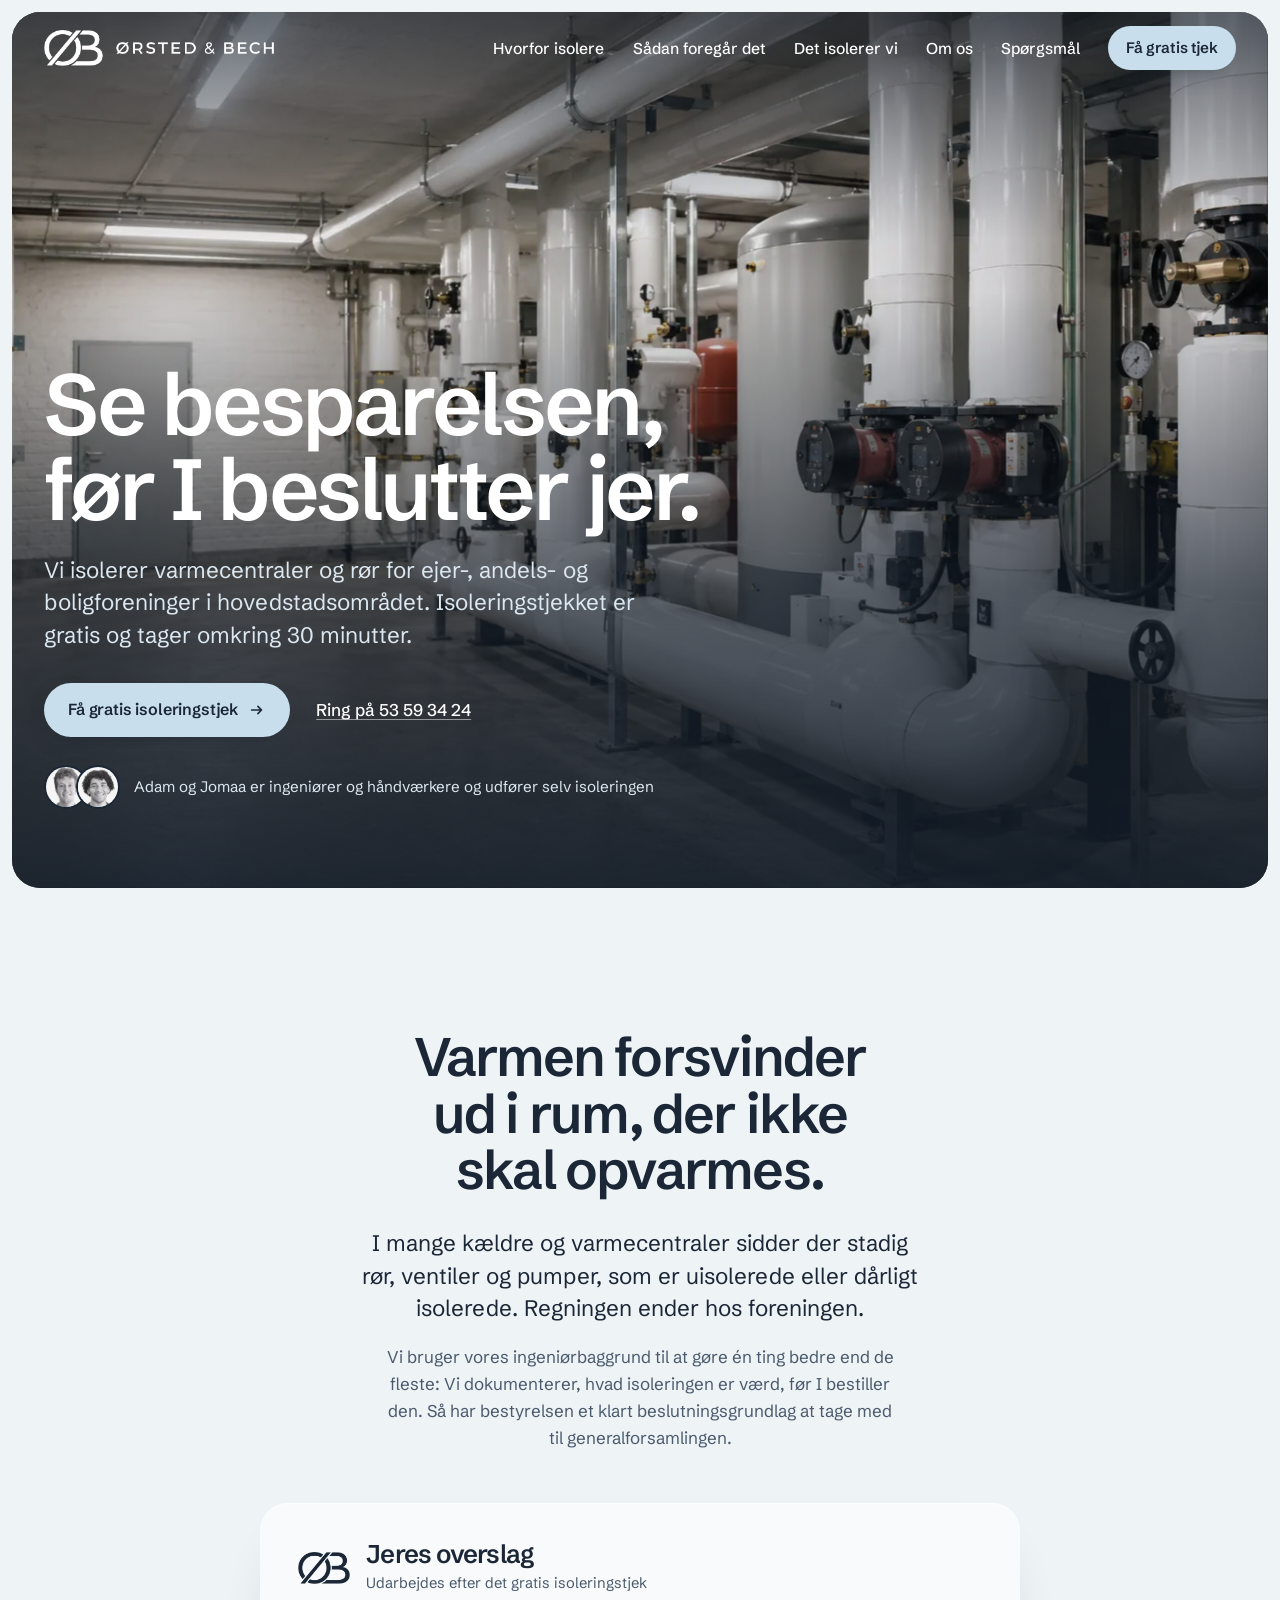
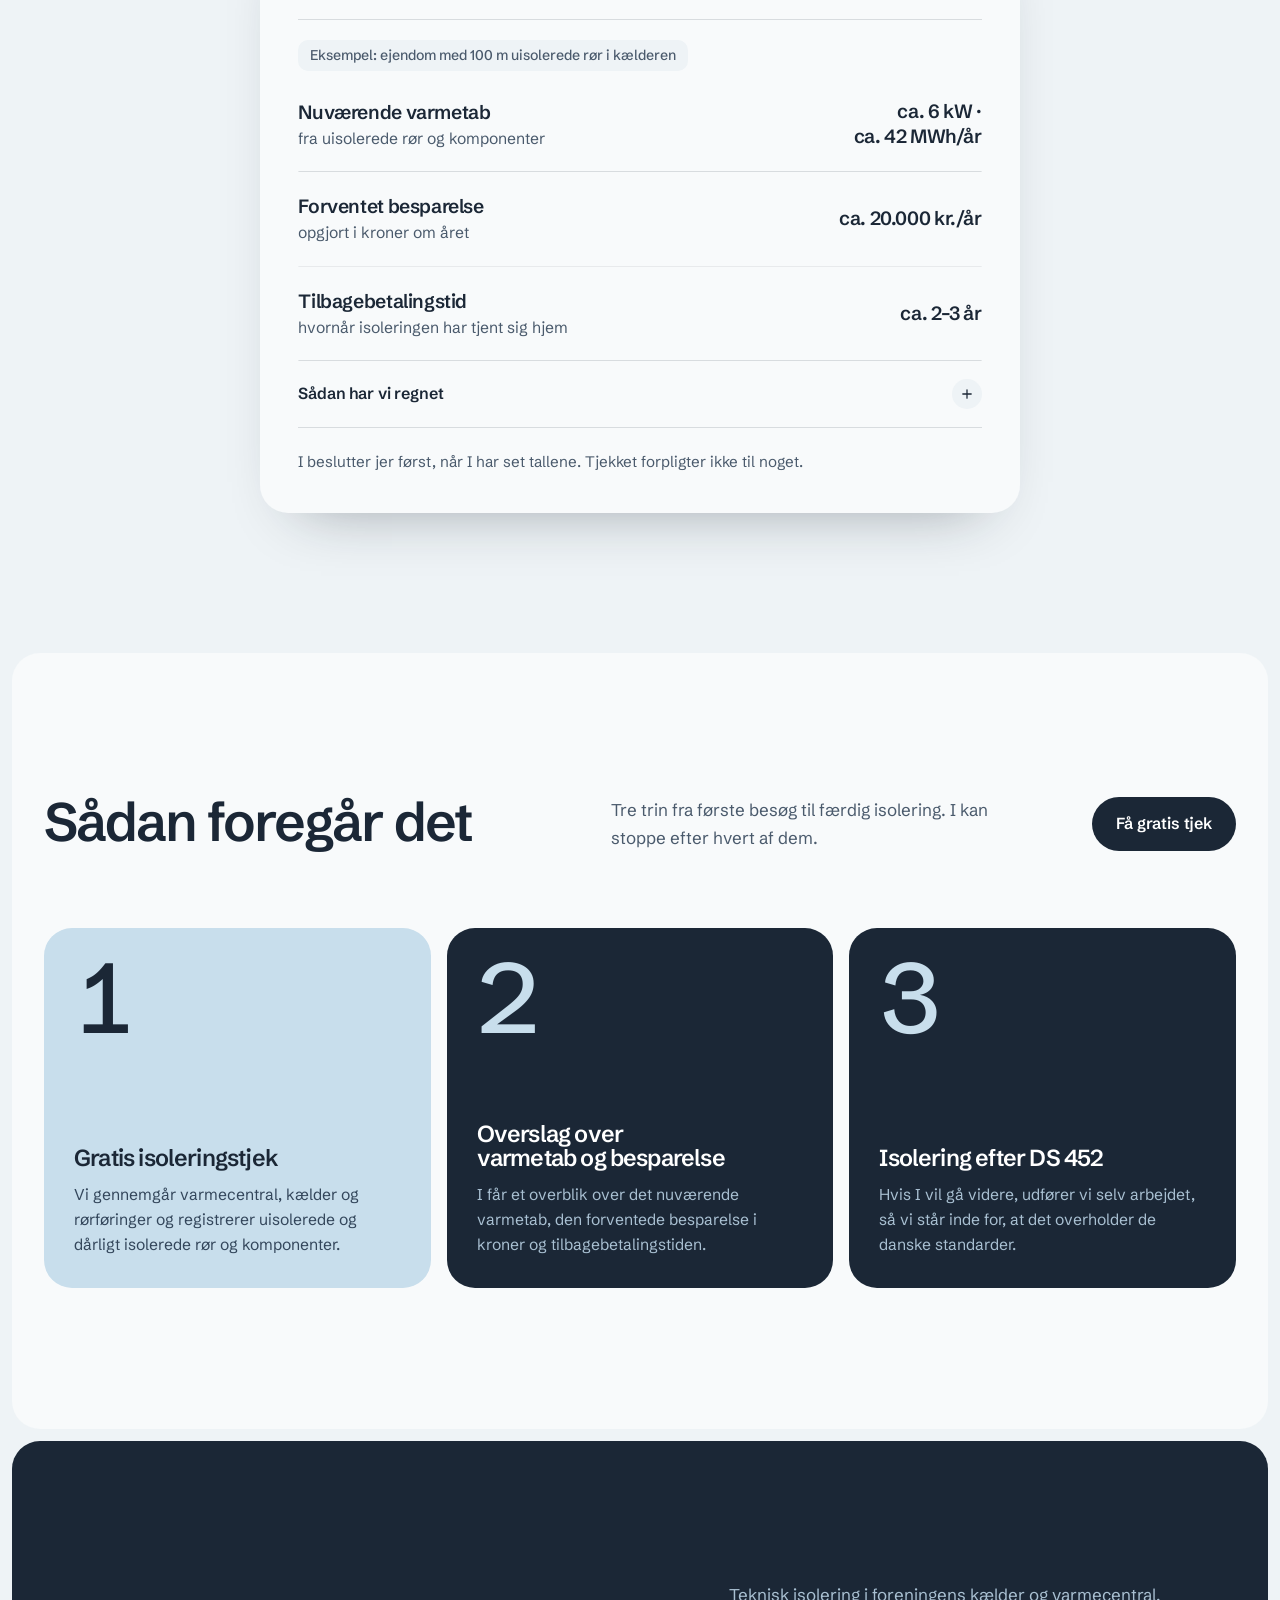
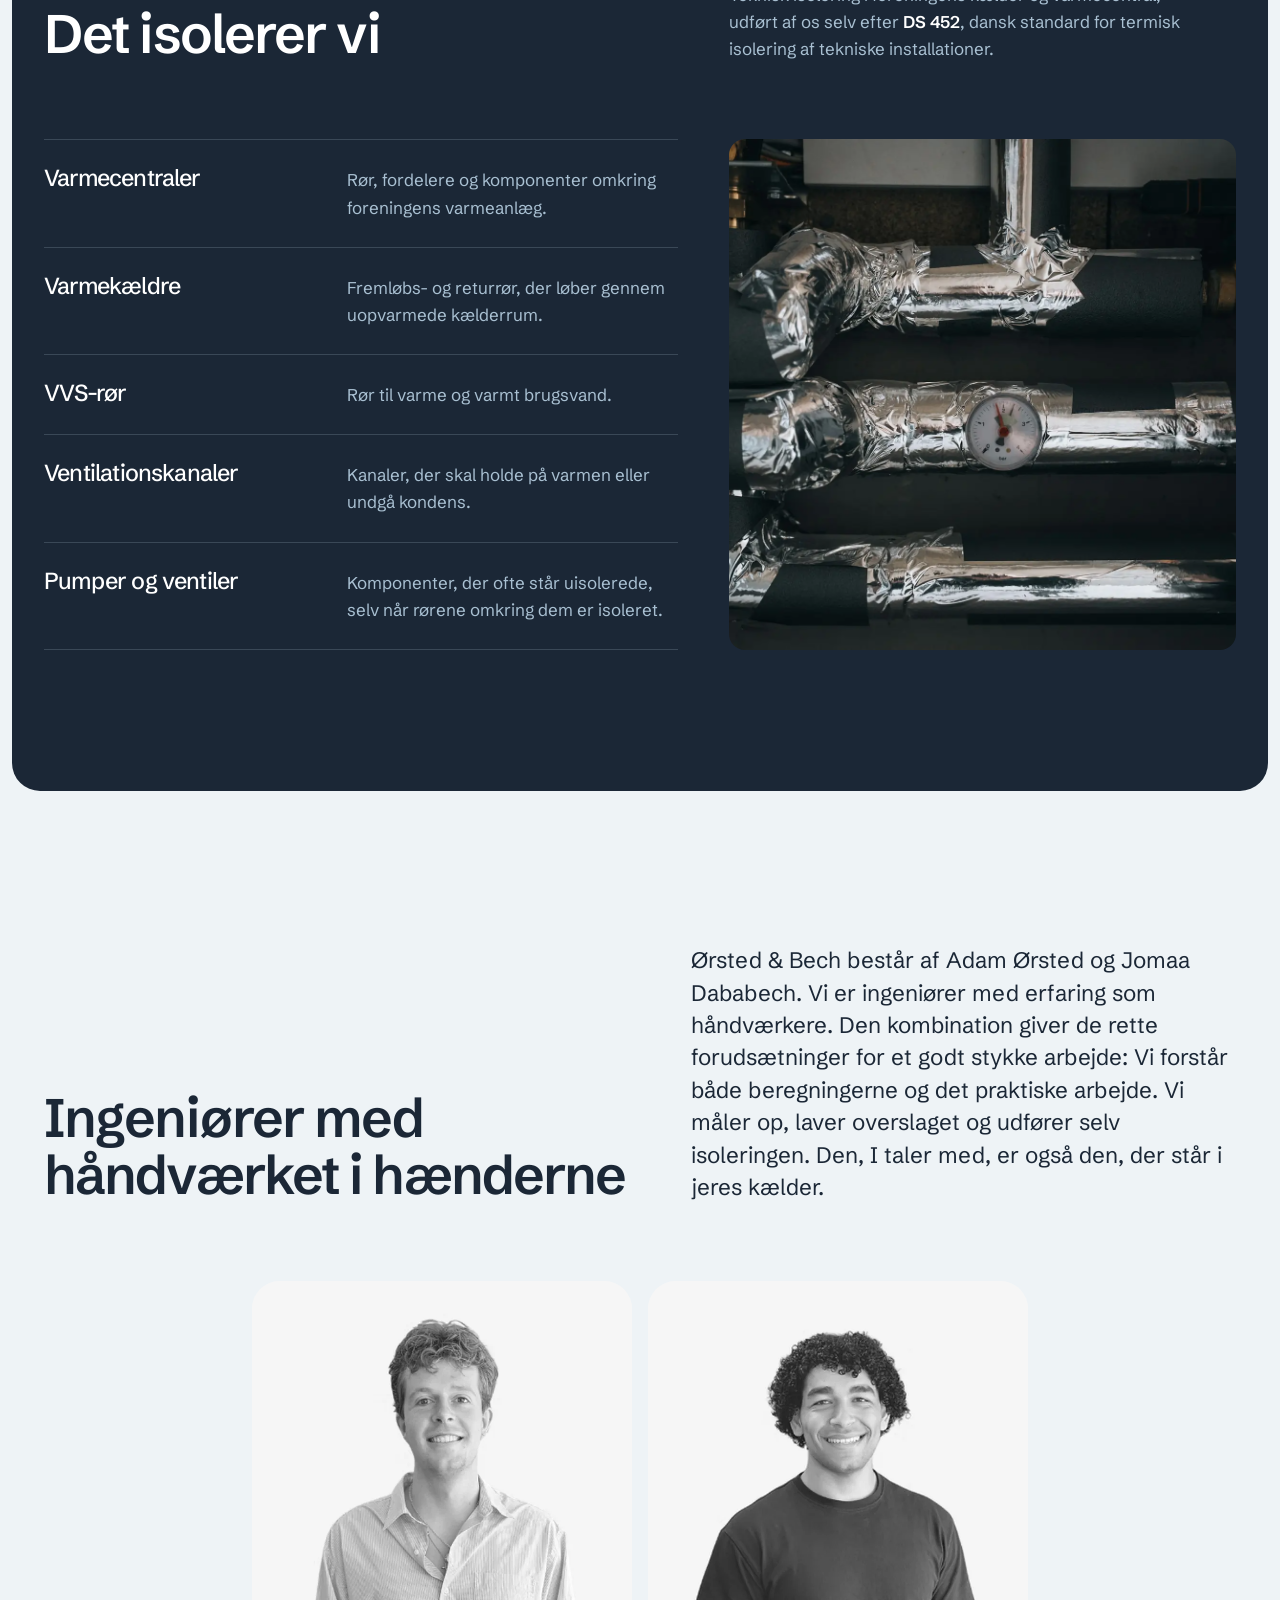
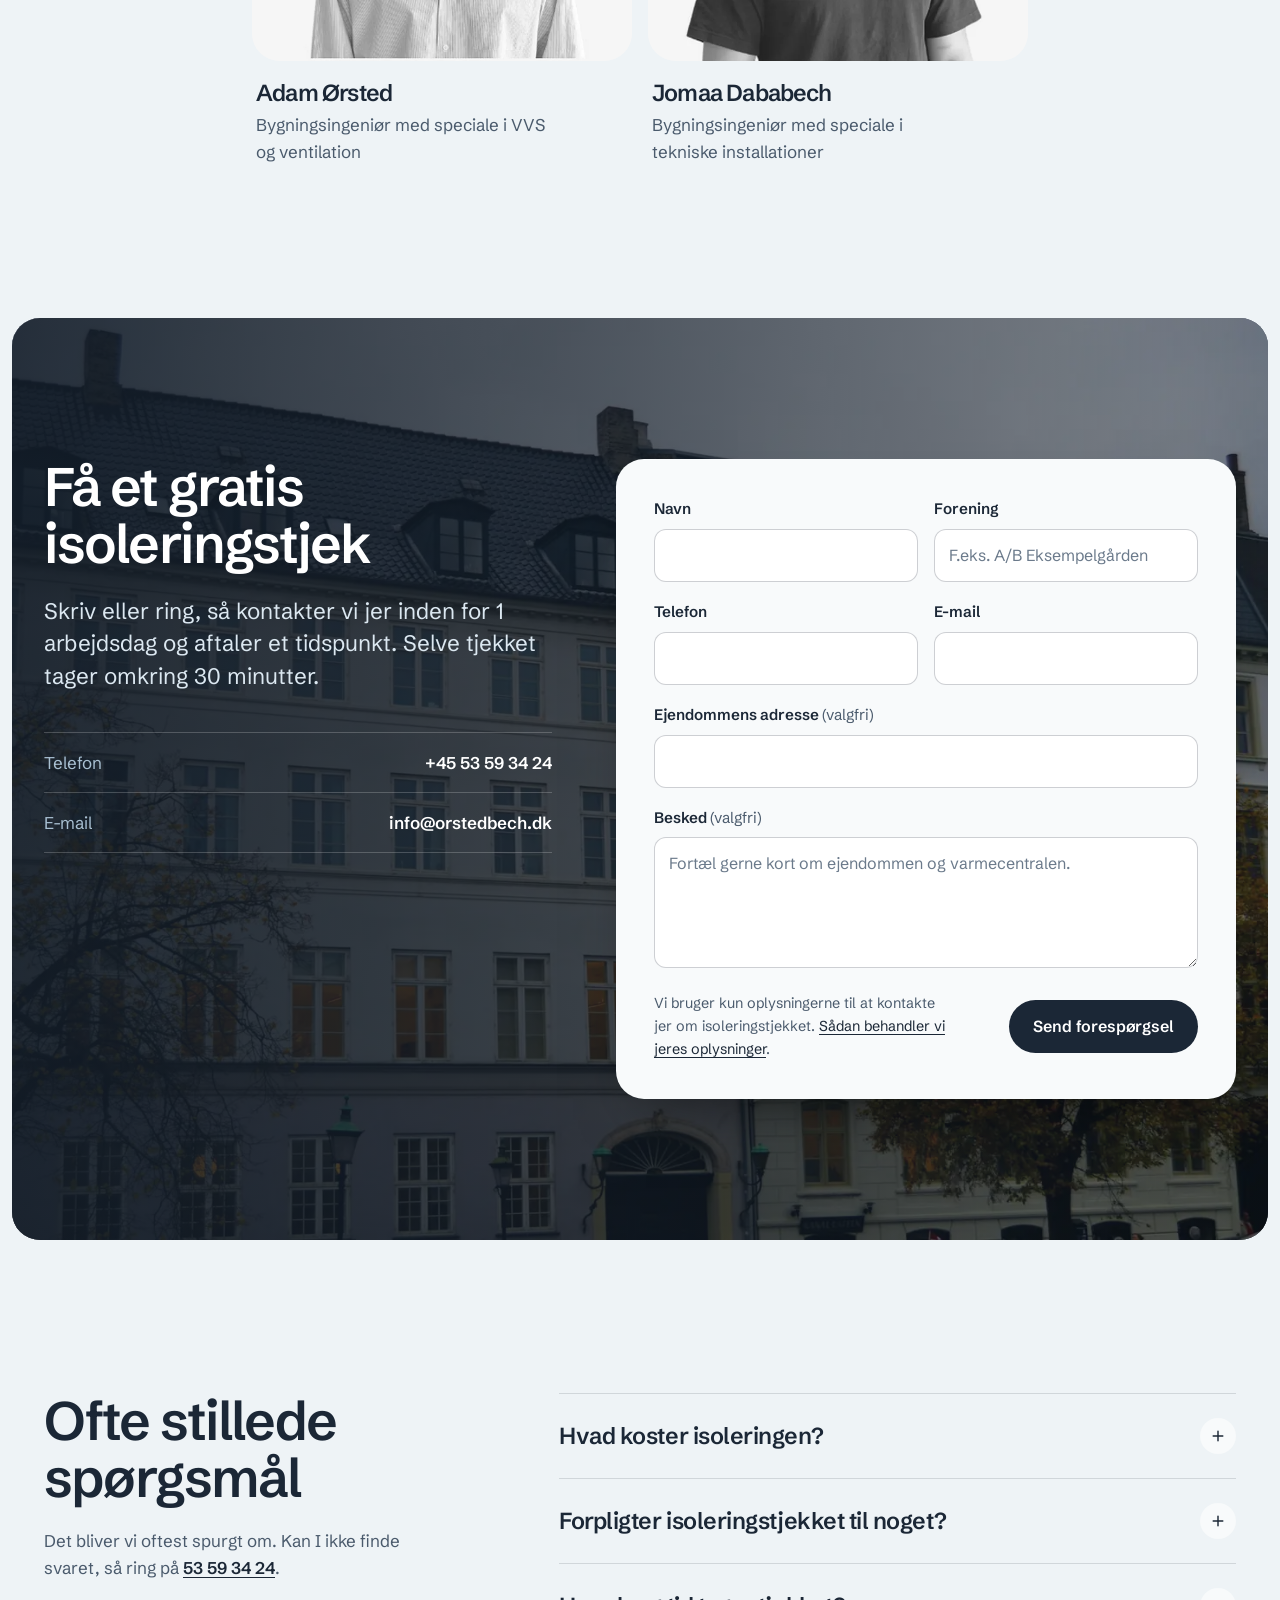
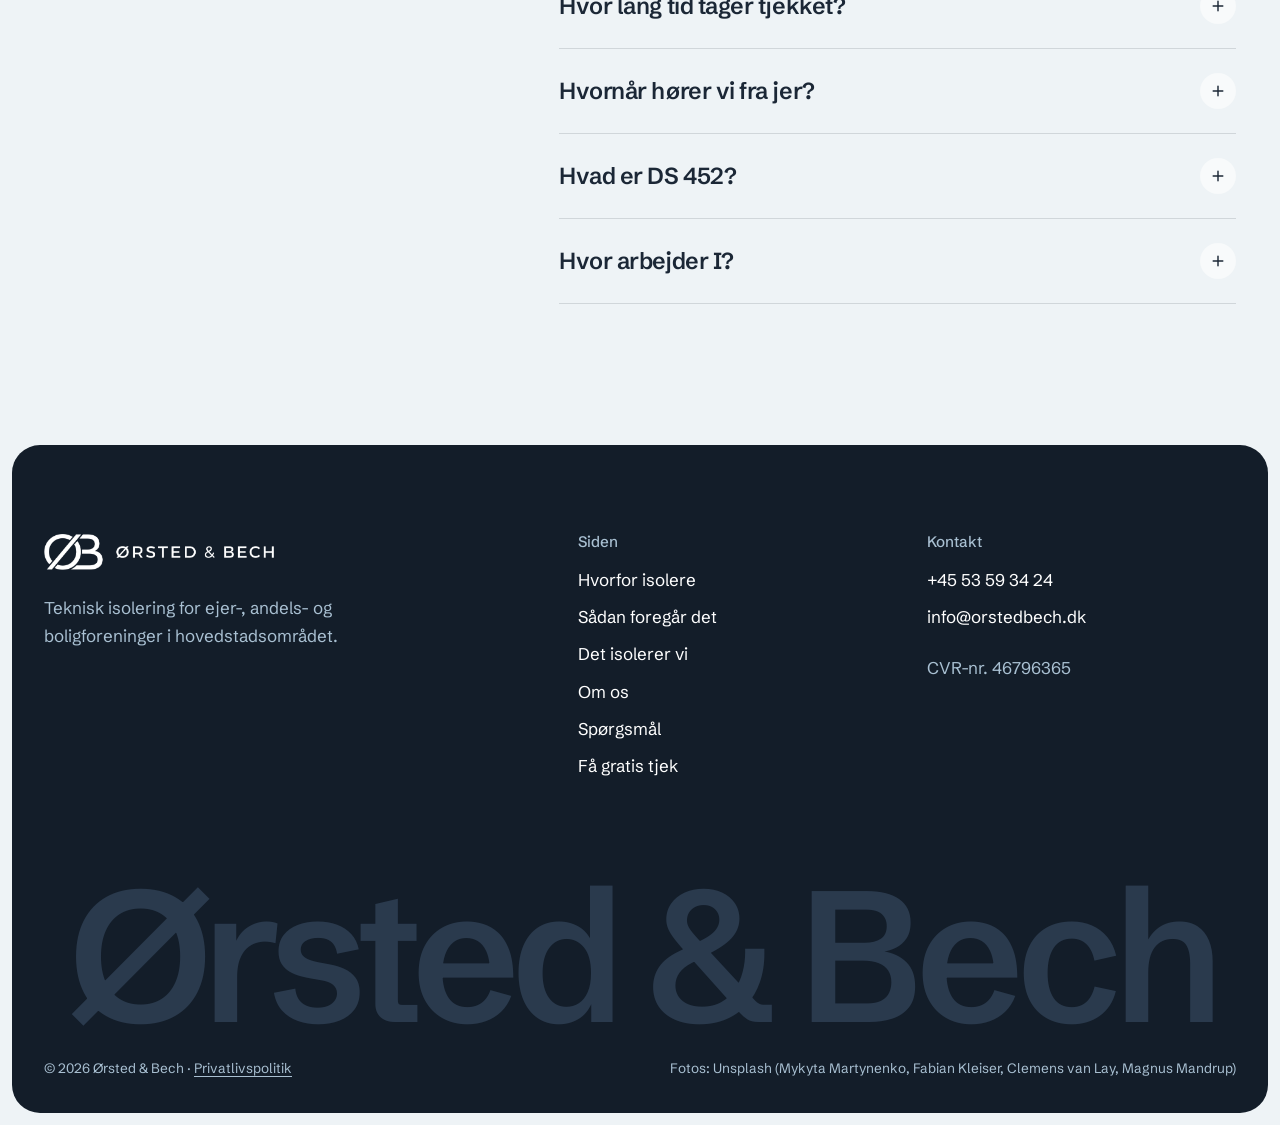
==== index.html @ 833324d9 "Forespørgsel før FAQ, "Ofte stillede spørgsmål" og ydelsestekst flugter med billedet Co-Authored-By:" ====
<!doctype html>
<html lang="da">
<head>
  <meta charset="utf-8">
  <meta name="viewport" content="width=device-width, initial-scale=1, viewport-fit=cover">
  <title>Ørsted & Bech · Teknisk isolering for foreninger i hovedstadsområdet</title>
  <meta name="description" content="Ørsted & Bech isolerer varmecentraler, rør, pumper, ventiler og ventilationskanaler for ejer-, andels- og boligforeninger i hovedstadsområdet. Gratis isoleringstjek med overslag over varmetab og besparelse.">
  <meta name="theme-color" content="#1B2736">
  <meta property="og:title" content="Ørsted & Bech · Se besparelsen, før I beslutter jer">
  <meta property="og:description" content="Gratis isoleringstjek med overslag over varmetab, besparelse og tilbagebetalingstid. Isolering efter DS 452.">
  <meta property="og:type" content="website">
  <meta property="og:url" content="https://orstedbech.dk/">
  <meta property="og:image" content="https://orstedbech.dk/assets/img/og-billede.jpg">
  <meta property="og:image:width" content="1200">
  <meta property="og:image:height" content="630">
  <meta property="og:locale" content="da_DK">
  <link rel="canonical" href="https://orstedbech.dk/">
  <link rel="icon" type="image/png" href="assets/img/favicon.png">
  <link rel="preload" href="assets/fonts/schibsted-grotesk-latin.woff2" as="font" type="font/woff2" crossorigin>
  <link rel="stylesheet" href="assets/css/styles.css?v=20260925f">
  <script type="application/ld+json">
  {
    "@context": "https://schema.org",
    "@type": "LocalBusiness",
    "name": "Ørsted & Bech",
    "description": "Teknisk isolering af varmecentraler, varmekældre, VVS-rør, ventilationskanaler, pumper og ventiler for ejer-, andels- og boligforeninger.",
    "telephone": "+45 53 59 34 24",
    "email": "info@orstedbech.dk",
    "url": "https://orstedbech.dk/",
    "areaServed": "Hovedstadsområdet",
    "slogan": "Se besparelsen, før I beslutter jer."
  }
  </script>
</head>
<body>
  <a class="skip" href="#indhold">Spring til indhold</a>

  <header class="site-header" data-header>
    <div class="site-header__inner">
      <a class="brand" href="#top" aria-label="Ørsted & Bech, til toppen">
        <img class="brand__light" src="assets/img/logo-lockup-hvid.png" alt="" width="757" height="120">
        <img class="brand__dark" src="assets/img/logo-lockup-navy.png" alt="" width="757" height="120">
      </a>
      <button class="menu-toggle" type="button" aria-expanded="false" aria-controls="hovedmenu" data-menu-toggle>
        <span class="menu-toggle__label">Menu</span>
        <svg viewBox="0 0 24 24" width="22" height="22" aria-hidden="true"><path d="M3 7h18M3 12h18M3 17h18" fill="none" stroke="currentColor" stroke-width="1.8" stroke-linecap="round"/></svg>
      </button>
      <nav class="nav" id="hovedmenu" aria-label="Hovedmenu" data-menu>
        <a href="#hvorfor">Hvorfor isolere</a>
        <a href="#saadan">Sådan foregår det</a>
        <a href="#ydelser">Det isolerer vi</a>
        <a href="#om-os">Om os</a>
        <a href="#spoergsmaal">Spørgsmål</a>
        <a class="btn btn--ice btn--sm" href="#book">Få gratis tjek</a>
      </nav>
    </div>
  </header>

  <main id="indhold">
    <!-- Hero -->
    <section class="hero" id="top">
      <div class="hero__frame">
        <img class="hero__img" src="assets/img/varmecentral.webp" alt="Varmecentral i en kælder med hvidt isolerede rør, pumper og ventiler" width="1672" height="941" fetchpriority="high">
        <div class="hero__scrim" aria-hidden="true"></div>
        <div class="hero__content">
          <h1 class="hero__title">Se besparelsen, før&nbsp;I&nbsp;beslutter&nbsp;jer.</h1>
          <p class="hero__lead">Vi isolerer varmecentraler og rør for ejer-, andels- og boligforeninger i hovedstadsområdet. Isoleringstjekket er gratis og tager omkring 30 minutter.</p>
          <div class="hero__actions">
            <a class="btn btn--ice" href="#book">Få gratis isoleringstjek
              <svg viewBox="0 0 20 20" width="18" height="18" aria-hidden="true"><path d="M4 10h11m-4-4 4 4-4 4" fill="none" stroke="currentColor" stroke-width="1.8" stroke-linecap="round" stroke-linejoin="round"/></svg>
            </a>
            <a class="link-light" href="tel:+4553593424">Ring på 53 59 34 24</a>
          </div>
          <a class="hero__people" href="#om-os">
            <span class="hero__faces" aria-hidden="true">
              <img src="assets/img/adam-lille.webp" alt="" width="96" height="96">
              <img src="assets/img/jomaa-lille.webp" alt="" width="96" height="96">
            </span>
            <span>Adam og Jomaa er ingeniører og håndværkere og udfører selv isoleringen</span>
          </a>
        </div>
      </div>
    </section>

    <!-- Hvorfor isolere + overslag -->
    <section class="section problem" id="hvorfor">
      <div class="container problem__grid">
        <div class="problem__text">
          <h2 class="h2">Varmen forsvinder ud i rum, der ikke skal opvarmes.</h2>
          <p class="lede">I mange kældre og varmecentraler sidder der stadig rør, ventiler og pumper, som er uisolerede eller dårligt isolerede. Regningen ender hos foreningen.</p>
          <p>Vi bruger vores ingeniørbaggrund til at gøre én ting bedre end de fleste: Vi dokumenterer, hvad isoleringen er værd, før I bestiller den. Så har bestyrelsen et klart beslutningsgrundlag at tage med til generalforsamlingen.</p>
        </div>

        <article class="estimate" aria-labelledby="overslag-titel" data-estimate>
          <header class="estimate__head">
            <img src="assets/img/monogram-navy.png" alt="" width="194" height="120">
            <div>
              <h3 id="overslag-titel">Jeres overslag</h3>
              <p>Udarbejdes efter det gratis isoleringstjek</p>
            </div>
          </header>
          <p class="estimate__example">Eksempel: ejendom med 100&nbsp;m uisolerede rør i kælderen</p>
          <dl class="estimate__rows">
            <div class="estimate__row">
              <dt>Nuværende varmetab<span>fra uisolerede rør og komponenter</span></dt>
              <dd><span>ca.&nbsp;6&nbsp;kW&nbsp;·</span> <span>ca.&nbsp;42&nbsp;MWh/år</span></dd>
            </div>
            <div class="estimate__row">
              <dt>Forventet besparelse<span>opgjort i kroner om året</span></dt>
              <dd><span>ca.&nbsp;20.000&nbsp;kr./år</span></dd>
            </div>
            <div class="estimate__row">
              <dt>Tilbagebetalingstid<span>hvornår isoleringen har tjent sig hjem</span></dt>
              <dd><span>ca.&nbsp;2–3&nbsp;år</span></dd>
            </div>
          </dl>
          <details class="calc">
            <summary>Sådan har vi regnet</summary>
            <div class="calc__body">
              <ol class="calc__steps">
                <li>
                  <h4>Pris på varme</h4>
                  <p>HOFOR's energipris 2026: 785,76&nbsp;kr./MWh inkl. moms (628,61&nbsp;kr. ekskl. moms). Vi regner med prisen inkl. moms: ≈ 0,79&nbsp;kr./kWh.</p>
                  <p>Kun energiprisen påvirkes af isolering. Effektbetalingen er fast og ændres ikke.</p>
                </li>
                <li>
                  <h4>Varmetab fra uisoleret rør</h4>
                  <p>Typisk stålrør Ø48&nbsp;mm, vandtemperatur 55–60&nbsp;°C, kældertemperatur 15–20&nbsp;°C: ca. 60&nbsp;W pr. meter.</p>
                </li>
                <li>
                  <h4>Varmetab efter isolering</h4>
                  <p>Med 40&nbsp;mm rørskål (mineraluld): ca. 8–10&nbsp;W pr. meter. Et uisoleret rør taber altså ca. 6–7 gange så meget som et isoleret.</p>
                </li>
                <li>
                  <h4>Besparelse pr. meter</h4>
                  <p>60&nbsp;W − ca. 10&nbsp;W = ca. 50&nbsp;W sparet pr. meter.</p>
                  <p>Ca. 50&nbsp;W × ca. 7.000 driftstimer/år ≈ 350&nbsp;kWh/m (brutto).</p>
                  <p>Konservativt regnet med 250&nbsp;kWh/m/år, fordi en del af varmetabet i praksis kommer bygningen til gode.</p>
                  <p>250&nbsp;kWh × 0,79&nbsp;kr. ≈ 200&nbsp;kr. pr. meter pr. år.</p>
                </li>
                <li>
                  <h4>Eksempel med 100&nbsp;m</h4>
                  <p>100&nbsp;m × 60&nbsp;W ≈ 6&nbsp;kW løbende tab. Over ca. 7.000 driftstimer giver det ca. 42&nbsp;MWh om året.</p>
                  <p>100&nbsp;m × 250&nbsp;kWh × 0,79&nbsp;kr. ≈ 20.000&nbsp;kr. om året.</p>
                  <p>En tilbagebetalingstid på 2–3 år svarer til en samlet pris for isoleringen på ca. 40.000–60.000&nbsp;kr.</p>
                </li>
              </ol>
              <h4>Antagelser og forudsætninger</h4>
              <ul>
                <li>Tallene er et eksempel. Jeres overslag bygger på det, vi måler og registrerer ved isoleringstjekket.</li>
                <li>Rørene er i drift ca. 7.000 timer om året (rumvarme og varmt brugsvand).</li>
                <li>Priserne er HOFOR's energipris for 2026 inkl. moms. Andre forsyninger og senere prisændringer giver andre tal.</li>
                <li>Eksemplet omfatter kun rør. Uisolerede pumper, ventiler og fordelere regnes med i jeres overslag, hvis de findes.</li>
                <li>Isoleringen udføres efter DS&nbsp;452.</li>
              </ul>
              <h4>Referencer</h4>
              <ul>
                <li>HOFOR: Priser på fjernvarme 2026</li>
                <li>DS&nbsp;452: Termisk isolering af tekniske installationer</li>
                <li>Producenternes tabelværdier for varmetab fra rør og rørskåle af mineraluld</li>
              </ul>
            </div>
          </details>
          <p class="estimate__foot">I beslutter jer først, når I har set tallene. Tjekket forpligter ikke til noget.</p>
        </article>
      </div>
    </section>

    <!-- Sådan foregår det -->
    <section class="section steps" id="saadan">
      <div class="container">
        <div class="section-head">
          <h2 class="h2">Sådan foregår det</h2>
          <p>Tre trin fra første besøg til færdig isolering. I kan stoppe efter hvert af dem.</p>
          <a class="btn btn--navy" href="#book">Få gratis tjek</a>
        </div>

        <ol class="steps__list">
          <li class="step step--ice">
            <span class="step__num" aria-hidden="true">1</span>
            <h3>Gratis isoleringstjek</h3>
            <p>Vi gennemgår varmecentral, kælder og rørføringer og registrerer uisolerede og dårligt isolerede rør og komponenter.</p>
          </li>
          <li class="step">
            <span class="step__num" aria-hidden="true">2</span>
            <h3>Overslag over varmetab og besparelse</h3>
            <p>I får et overblik over det nuværende varmetab, den forventede besparelse i kroner og tilbagebetalingstiden.</p>
          </li>
          <li class="step">
            <span class="step__num" aria-hidden="true">3</span>
            <h3>Isolering efter DS&nbsp;452</h3>
            <p>Hvis I vil gå videre, udfører vi selv arbejdet, så vi står inde for, at det overholder de danske standarder.</p>
          </li>
        </ol>
      </div>
    </section>

    <!-- Ydelser -->
    <section class="section services" id="ydelser">
      <div class="container">
        <div class="services__top">
          <h2 class="h2">Det isolerer vi</h2>
          <p>Teknisk isolering i foreningens kælder og varmecentral, udført af os selv efter <strong>DS&nbsp;452</strong>, dansk standard for termisk isolering af tekniske installationer.</p>
        </div>

        <div class="services__grid">
          <ul class="services__list">
            <li><h3>Varmecentraler</h3><p>Rør, fordelere og komponenter omkring foreningens varmeanlæg.</p></li>
            <li><h3>Varmekældre</h3><p>Fremløbs- og returrør, der løber gennem uopvarmede kælderrum.</p></li>
            <li><h3>VVS-rør</h3><p>Rør til varme og varmt brugsvand.</p></li>
            <li><h3>Ventilationskanaler</h3><p>Kanaler, der skal holde på varmen eller undgå kondens.</p></li>
            <li><h3>Pumper og ventiler</h3><p>Komponenter, der ofte står uisolerede, selv når rørene omkring dem er isoleret.</p></li>
          </ul>
          <figure class="services__photo">
            <img src="assets/img/roer-isolering.webp" alt="Isolerede rør med manometer i et teknikrum" width="1600" height="1067" loading="lazy">
          </figure>
        </div>
      </div>
    </section>

    <!-- Om os -->
    <section class="section about" id="om-os">
      <div class="container">
        <div class="section-head section-head--split">
          <h2 class="h2">Ingeniører med håndværket i hænderne</h2>
          <p>Ørsted &amp; Bech består af Adam Ørsted og Jomaa Dababech. Vi er ingeniører med erfaring som håndværkere. Den kombination giver de rette forudsætninger for et godt stykke arbejde: Vi forstår både beregningerne og det praktiske arbejde. Vi måler op, laver overslaget og udfører selv isoleringen. Den, I taler med, er også den, der står i jeres kælder.</p>
        </div>

        <div class="people">
          <figure class="person">
            <div class="person__img"><img src="assets/img/adam.webp" alt="Portræt af Adam Ørsted" width="700" height="700" loading="lazy"></div>
            <figcaption>
              <h3>Adam Ørsted</h3>
              <p>Bygningsingeniør med speciale i VVS og ventilation</p>
            </figcaption>
          </figure>
          <figure class="person">
            <div class="person__img"><img src="assets/img/jomaa.webp" alt="Portræt af Jomaa Dababech" width="700" height="700" loading="lazy"></div>
            <figcaption>
              <h3>Jomaa Dababech</h3>
              <p>Bygningsingeniør med speciale i tekniske installationer</p>
            </figcaption>
          </figure>
        </div>
      </div>
    </section>

    <!-- Book -->
    <section class="book" id="book">
      <div class="book__frame">
        <img class="book__img" src="assets/img/boligforening.webp" alt="Klassisk københavnsk etageejendom" width="1600" height="1064" loading="lazy">
        <div class="book__scrim" aria-hidden="true"></div>
        <div class="book__inner">
          <div class="book__intro">
            <h2 class="h2">Få et gratis isoleringstjek</h2>
            <p>Skriv eller ring, så kontakter vi jer inden for 1 arbejdsdag og aftaler et tidspunkt. Selve tjekket tager omkring 30 minutter.</p>
            <ul class="book__direct">
              <li><span>Telefon</span><a href="tel:+4553593424">+45 53 59 34 24</a></li>
              <li><span>E-mail</span><a href="mailto:info@orstedbech.dk">info@orstedbech.dk</a></li>
            </ul>
          </div>

          <form class="form" action="https://formspree.io/f/xrpbkryl" method="POST" novalidate data-form>
            <div class="form__grid">
              <div class="field">
                <label for="f-navn">Navn</label>
                <input id="f-navn" name="navn" type="text" autocomplete="name" required>
                <p class="field__error" id="f-navn-fejl" hidden>Skriv dit navn.</p>
              </div>
              <div class="field">
                <label for="f-forening">Forening</label>
                <input id="f-forening" name="forening" type="text" autocomplete="organization" required placeholder="F.eks. A/B Eksempelgården">
                <p class="field__error" id="f-forening-fejl" hidden>Skriv foreningens navn.</p>
              </div>
              <div class="field">
                <label for="f-telefon">Telefon</label>
                <input id="f-telefon" name="telefon" type="tel" autocomplete="tel" inputmode="tel" required>
                <p class="field__error" id="f-telefon-fejl" hidden>Skriv et telefonnummer, vi kan ringe til.</p>
              </div>
              <div class="field">
                <label for="f-email">E-mail</label>
                <input id="f-email" name="email" type="email" autocomplete="email" required>
                <p class="field__error" id="f-email-fejl" hidden>Skriv en gyldig e-mailadresse.</p>
              </div>
              <div class="field field--wide">
                <label for="f-adresse">Ejendommens adresse <span class="optional">(valgfri)</span></label>
                <input id="f-adresse" name="adresse" type="text" autocomplete="street-address">
              </div>
              <div class="field field--wide">
                <label for="f-besked">Besked <span class="optional">(valgfri)</span></label>
                <textarea id="f-besked" name="besked" rows="4" placeholder="Fortæl gerne kort om ejendommen og varmecentralen."></textarea>
              </div>
            </div>
            <input type="text" name="_gotcha" class="hp" tabindex="-1" autocomplete="off" aria-hidden="true">
            <input type="hidden" name="_subject" value="Ny forespørgsel om gratis isoleringstjek">
            <div class="form__foot">
              <p class="form__note">Vi bruger kun oplysningerne til at kontakte jer om isoleringstjekket. <a href="privatliv.html">Sådan behandler vi jeres oplysninger</a>.</p>
              <button class="btn btn--ice" type="submit" data-submit>Send forespørgsel</button>
            </div>
            <p class="form__status" role="status" aria-live="polite" data-status></p>
          </form>
        </div>
      </div>
    </section>
    <!-- Spørgsmål -->
    <section class="section faq" id="spoergsmaal">
      <div class="container faq__grid">
        <div class="faq__intro">
          <h2 class="h2">Ofte stillede spørgsmål</h2>
          <p>Det bliver vi oftest spurgt om. Kan I ikke finde svaret, så ring på <a href="tel:+4553593424">53&nbsp;59&nbsp;34&nbsp;24</a>.</p>
        </div>
        <div class="faq__list">
          <details class="faq__item">
            <summary>Hvad koster isoleringen?</summary>
            <p>Det afhænger af omfanget. Efter det gratis isoleringstjek får I et prisestimat sammen med overslaget over varmetab og besparelse, så I kan se både prisen og besparelsen, før I beslutter jer.</p>
          </details>
          <details class="faq__item">
            <summary>Forpligter isoleringstjekket til noget?</summary>
            <p>Nej. Tjekket er gratis, og I bestemmer selv, om I vil gå videre, når I har set overslaget.</p>
          </details>
          <details class="faq__item">
            <summary>Hvor lang tid tager tjekket?</summary>
            <p>Omkring 30 minutter. Vi gennemgår varmecentral, kælder og rørføringer, så vi skal have adgang til de rum.</p>
          </details>
          <details class="faq__item">
            <summary>Hvornår hører vi fra jer?</summary>
            <p>Vi kontakter jer inden for 1 arbejdsdag efter, at I har sendt en forespørgsel, og aftaler et tidspunkt, der passer jer.</p>
          </details>
          <details class="faq__item">
            <summary>Hvad er DS&nbsp;452?</summary>
            <p>DS 452 er den danske standard for termisk isolering af tekniske installationer. Vi udfører selv arbejdet efter den, så vi står inde for, at isoleringen lever op til den.</p>
          </details>
          <details class="faq__item">
            <summary>Hvor arbejder I?</summary>
            <p>I hovedstadsområdet. Vi arbejder for ejerforeninger, andelsboligforeninger og boligforeninger.</p>
          </details>
        </div>
      </div>
    </section>

  </main>

  <footer class="footer">
    <div class="container">
      <div class="footer__grid">
        <div class="footer__col">
          <img class="footer__logo" src="assets/img/logo-lockup-hvid.png" alt="Ørsted & Bech" width="757" height="120" loading="lazy">
          <p>Teknisk isolering for ejer-, andels- og boligforeninger i hovedstadsområdet.</p>
        </div>
        <nav class="footer__col" aria-label="Sidefod">
          <h2>Siden</h2>
          <a href="#hvorfor">Hvorfor isolere</a>
          <a href="#saadan">Sådan foregår det</a>
          <a href="#ydelser">Det isolerer vi</a>
          <a href="#om-os">Om os</a>
          <a href="#spoergsmaal">Spørgsmål</a>
          <a href="#book">Få gratis tjek</a>
        </nav>
        <div class="footer__col">
          <h2>Kontakt</h2>
          <a href="tel:+4553593424">+45 53 59 34 24</a>
          <a href="mailto:info@orstedbech.dk">info@orstedbech.dk</a>
          <p class="footer__cvr">CVR-nr. 46796365</p>
        </div>
      </div>
      <p class="footer__word" aria-hidden="true">Ørsted &amp; Bech</p>
      <div class="footer__base">
        <p>© <span data-year>2026</span> Ørsted &amp; Bech · <a href="privatliv.html">Privatlivspolitik</a></p>
        <p>Fotos: Unsplash (Mykyta Martynenko, Fabian Kleiser, Clemens van Lay, Magnus Mandrup)</p>
      </div>
    </div>
  </footer>

  <div class="action-bar" data-action-bar>
    <a class="action-bar__call" href="tel:+4553593424">
      <svg viewBox="0 0 24 24" width="18" height="18" aria-hidden="true"><path d="M5 4h4l2 5-2.5 1.5a11 11 0 0 0 5 5L15 13l5 2v4a2 2 0 0 1-2 2A16 16 0 0 1 3 6a2 2 0 0 1 2-2" fill="none" stroke="currentColor" stroke-width="1.8" stroke-linejoin="round"/></svg>
      Ring
    </a>
    <a class="action-bar__book" href="#book">Få gratis tjek</a>
  </div>

  <script src="assets/js/main.js?v=20260925f" defer></script>
</body>
</html>
---- assets/css/styles.css ----
@font-face {
  font-family: "Schibsted Grotesk";
  src: url("../fonts/schibsted-grotesk-latin.woff2") format("woff2");
  font-weight: 400 900;
  font-style: normal;
  font-display: swap;
}

:root {
  --navy: #1b2736;
  --navy-deep: #131d29;
  --navy-soft: #2a3a4d;
  --ice: #c8deec;
  --ice-strong: #a9c9de;
  --ice-muted: #a9c0d2;
  --mist: #eef3f6;
  --paper: #f8fafb;
  --ink: #1b2736;
  --ink-2: #4a5a6c;
  --line: rgba(27, 39, 54, 0.14);
  --line-light: rgba(200, 222, 236, 0.18);

  --radius: 28px;
  --radius-sm: 16px;
  --gutter: clamp(16px, 3vw, 32px);
  --inset: 12px; /* gap between viewport and the rounded section plates */
  --max: 1320px;
  --section: clamp(88px, 11vw, 160px);

  --ease-out: cubic-bezier(0.16, 1, 0.3, 1);

  --f-display: clamp(2.6rem, 1.4rem + 5vw, 5.6rem);
  --f-h2: clamp(2rem, 1.3rem + 2.6vw, 3.6rem);
  --f-h3: clamp(1.2rem, 1.05rem + 0.5vw, 1.45rem);
  --f-lede: clamp(1.15rem, 1.05rem + 0.45vw, 1.4rem);
}

*,
*::before,
*::after { box-sizing: border-box; }

html {
  scroll-behavior: smooth;
  scroll-padding-top: 88px;
  -webkit-text-size-adjust: 100%;
  -webkit-tap-highlight-color: transparent;
  scrollbar-color: var(--navy-soft) var(--mist);
}

body {
  margin: 0;
  background: var(--mist);
  color: var(--ink);
  font-family: "Schibsted Grotesk", "Helvetica Neue", Arial, sans-serif;
  font-size: 1.0625rem;
  line-height: 1.6;
  font-feature-settings: "ss01";
  -webkit-font-smoothing: antialiased;
  text-rendering: optimizeLegibility;
}

::selection { background: var(--ice); color: var(--navy); }

img { display: block; max-width: 100%; height: auto; }

a { color: inherit; text-underline-offset: 0.2em; text-decoration-thickness: 1px; }

h1, h2, h3 { margin: 0; font-weight: 600; line-height: 1.05; letter-spacing: -0.035em; text-wrap: balance; }
p { margin: 0; text-wrap: pretty; }

:focus-visible {
  outline: 3px solid var(--ice-strong);
  outline-offset: 3px;
  border-radius: 6px;
}

.skip {
  position: absolute; left: 16px; top: -60px; z-index: 100;
  background: var(--navy); color: #fff; padding: 12px 18px; border-radius: 12px;
  transition: top 0.2s var(--ease-out);
}
.skip:focus { top: 16px; }

/* Content lines up on one edge: plain sections add the plate inset, containers inside plates don't */
.container {
  width: min(100% - 2 * (var(--gutter) + var(--inset)), var(--max));
  margin-inline: auto;
}
.steps .container,
.services .container,
.footer .container { width: min(100% - 2 * var(--gutter), var(--max)); container-type: inline-size; }

.section { padding-block: var(--section); }

.h2 { font-size: var(--f-h2); }

.lede { font-size: var(--f-lede); line-height: 1.45; color: var(--ink); }

/* Buttons */
.btn {
  display: inline-flex; align-items: center; gap: 10px;
  min-height: 52px; padding: 14px 24px;
  border: 0; border-radius: 999px;
  font: inherit; font-weight: 600; font-size: 1rem; letter-spacing: -0.01em;
  text-decoration: none; cursor: pointer;
  transition: background-color 0.25s var(--ease-out), color 0.25s var(--ease-out), transform 0.25s var(--ease-out), box-shadow 0.25s var(--ease-out);
}
.btn svg { transition: transform 0.3s var(--ease-out); }
.btn:active { transform: scale(0.97); transition-duration: 0.12s; }
.btn--ice { background: var(--ice); color: var(--navy); box-shadow: 0 8px 24px -12px rgba(19, 29, 41, 0.55); }
.btn--navy { background: var(--navy); color: #fff; }
.btn--sm { min-height: 42px; padding: 10px 18px; font-size: 0.95rem; }
.btn[disabled] { opacity: 0.6; cursor: progress; }

/* Touch: instant taps, no text selection on controls (content text stays selectable) */
a, button, summary { touch-action: manipulation; }
.btn, .menu-toggle, .faq__item summary, .action-bar a { -webkit-user-select: none; user-select: none; }

/* Header */
.site-header {
  position: fixed; inset: 0 0 auto 0; z-index: 50;
  padding-top: env(safe-area-inset-top, 0px);
  transition: background-color 0.35s var(--ease-out), box-shadow 0.35s var(--ease-out);
}
.site-header__inner {
  width: min(100% - 2 * (var(--gutter) + var(--inset)), var(--max));
  margin-inline: auto;
  display: flex; align-items: center; justify-content: space-between; gap: 24px;
  padding-block: 26px;
}
.brand { display: block; position: relative; width: clamp(170px, 18vw, 230px); }
.brand img { width: 100%; height: auto; transition: opacity 0.3s var(--ease-out); }
.brand__dark { position: absolute; inset: 0; opacity: 0; }

.nav { display: flex; align-items: center; gap: clamp(18px, 2.2vw, 34px); }
.nav a:not(.btn) {
  color: #fff; text-decoration: none; font-size: 0.98rem; font-weight: 500;
  padding-block: 6px; background: linear-gradient(currentColor, currentColor) 0 100% / 0 1px no-repeat;
  transition: background-size 0.35s var(--ease-out), color 0.3s var(--ease-out);
}

.menu-toggle {
  display: none; align-items: center; gap: 8px;
  min-height: 44px; padding: 8px 14px; border-radius: 999px;
  border: 1px solid rgba(255, 255, 255, 0.45); background: transparent; color: #fff;
  font: inherit; font-weight: 500; cursor: pointer;
}

.site-header.is-solid { background: rgba(238, 243, 246, 0.94); box-shadow: 0 1px 0 var(--line); backdrop-filter: saturate(1.2) blur(10px); }
.site-header.is-solid .site-header__inner { padding-block: 14px; }
.site-header.is-solid .brand__light { opacity: 0; }
.site-header.is-solid .brand__dark { opacity: 1; }
.site-header.is-solid .nav a:not(.btn) { color: var(--navy); }
.site-header.is-solid .btn--ice { background: var(--navy); color: #fff; box-shadow: none; }
.site-header.is-solid .menu-toggle { color: var(--navy); border-color: var(--line); }

/* Hero */
.hero { padding: var(--inset) var(--inset) 0; }
.hero__frame {
  position: relative; overflow: hidden; isolation: isolate;
  border-radius: var(--radius);
  min-height: min(100svh - 24px, 980px);
  min-height: max(640px, min(100svh - 24px, 980px));
  display: grid; align-items: end;
  background: var(--navy);
}
.hero__img {
  position: absolute; inset: 0; width: 100%; height: 100%; object-fit: cover; object-position: 60% 50%;
  z-index: -2; transform: scale(1.06); animation: hero-settle 2.4s var(--ease-out) forwards;
}
.hero__scrim {
  position: absolute; inset: 0; z-index: -1;
  background:
    linear-gradient(180deg, rgba(19, 29, 41, 0.62) 0%, rgba(19, 29, 41, 0) 26%),
    linear-gradient(0deg, rgba(19, 29, 41, 0.92) 0%, rgba(19, 29, 41, 0.66) 34%, rgba(19, 29, 41, 0.08) 68%);
}
.hero__content {
  width: min(100% - 2 * var(--gutter), var(--max)); margin-inline: auto;
  padding-bottom: clamp(36px, 6vw, 72px);
  color: #fff;
}
.hero__title { font-size: var(--f-display); font-weight: 600; max-width: 11.5ch; letter-spacing: -0.04em; line-height: 0.98; }
.hero__lead { margin-top: 22px; max-width: 46ch; font-size: var(--f-lede); line-height: 1.45; color: #dce8f1; }
.hero__actions { margin-top: 32px; display: flex; flex-wrap: wrap; align-items: center; gap: 14px 26px; }
.link-light { color: #fff; font-weight: 500; text-decoration: underline; text-decoration-color: rgba(255, 255, 255, 0.5); }

.hero__people {
  margin-top: 28px; display: inline-flex; align-items: center; gap: 14px;
  color: #dce8f1; font-size: 0.95rem; text-decoration: none;
}
.hero__faces { display: flex; flex: none; }
.hero__faces img {
  width: 44px; height: 44px; border-radius: 50%; object-fit: cover;
  border: 2px solid var(--navy); background: #f5f5f5;
}
.hero__faces img + img { margin-left: -12px; }

@keyframes hero-settle { to { transform: scale(1); } }

/* Problem + estimate */
.problem__grid {
  display: grid; gap: clamp(28px, 4vw, 56px);
  grid-template-columns: minmax(0, 1fr);
  grid-template-areas: "text" "est";
  align-items: start; justify-items: center;
}
.problem__text { grid-area: text; text-align: center; }
.problem__text .h2 { max-width: 16ch; margin-inline: auto; }
.problem__text .lede { margin: 28px auto 0; max-width: 40ch; }
.problem__text p:not(.lede) { margin: 18px auto 0; max-width: 58ch; color: var(--ink-2); }

.estimate {
  grid-area: est; width: 100%; max-width: 760px;
  background: var(--paper); border-radius: var(--radius);
  padding: clamp(24px, 3vw, 40px);
  box-shadow: 0 30px 60px -40px rgba(19, 29, 41, 0.45), 0 1px 0 rgba(255, 255, 255, 0.8) inset;
}
.estimate__head { display: flex; align-items: center; gap: 16px; padding-bottom: 24px; border-bottom: 1px solid var(--line); }
.estimate__head img { width: 52px; height: auto; }
.estimate__head h3 { font-size: 1.6rem; }
.estimate__head p { font-size: 0.92rem; color: var(--ink-2); margin-top: 4px; }
.estimate__example {
  display: inline-block; margin-top: 20px; padding: 6px 12px; border-radius: 10px;
  background: var(--mist); font-size: 0.88rem; font-weight: 500; color: var(--ink-2); line-height: 1.35;
}
.estimate__rows { margin: 6px 0 0; }
.estimate__row {
  display: grid; grid-template-columns: minmax(0, 1fr) auto; align-items: center; gap: 6px 20px;
  padding: 22px 0; border-bottom: 1px solid var(--line);
}
.estimate__row dt { font-weight: 600; font-size: 1.2rem; letter-spacing: -0.02em; line-height: 1.3; }
.estimate__row dt span { display: block; margin-top: 4px; font-weight: 400; font-size: 0.98rem; letter-spacing: 0; color: var(--ink-2); }
.estimate__row dd {
  margin: 0; max-width: 9em; text-align: right;
  font-weight: 600; font-size: 1.2rem; letter-spacing: -0.02em; line-height: 1.3; color: var(--navy);
}
.estimate__row dd span { white-space: nowrap; }
.estimate__foot { margin-top: 22px; font-size: 0.95rem; color: var(--ink-2); }

/* How we calculated */
.calc { border-bottom: 1px solid var(--line); }
.calc summary {
  display: flex; justify-content: space-between; align-items: center; gap: 16px;
  padding: 18px 0; cursor: pointer; list-style: none;
  font-weight: 600; font-size: 1rem; letter-spacing: -0.01em; color: var(--navy);
}
.calc summary::-webkit-details-marker { display: none; }
.calc summary::after {
  content: ""; flex: none; width: 30px; height: 30px; border-radius: 50%;
  background: var(--mist) url("data:image/svg+xml,%3Csvg xmlns='http://www.w3.org/2000/svg' viewBox='0 0 20 20'%3E%3Cpath d='M10 4v12M4 10h12' stroke='%231b2736' stroke-width='1.8' stroke-linecap='round'/%3E%3C/svg%3E") center / 14px no-repeat;
  transition: transform 0.3s var(--ease-out), background-color 0.2s;
}
.calc[open] summary::after { transform: rotate(45deg); background-color: var(--ice); }
.calc__body { padding-bottom: 22px; font-size: 0.92rem; line-height: 1.55; color: var(--ink-2); }
.calc__body h4 { margin: 0; font-size: 0.95rem; font-weight: 600; letter-spacing: -0.01em; color: var(--ink); }
.calc__body > h4 { margin-top: 22px; }
.calc__body p + p { margin-top: 4px; }
.calc__body ul { margin: 6px 0 0; padding-left: 1.1em; }
.calc__body ul li + li { margin-top: 4px; }
.calc__steps { margin: 0; padding: 0; list-style: none; counter-reset: calc; }
.calc__steps li { position: relative; padding-left: 36px; counter-increment: calc; }
.calc__steps li + li { margin-top: 16px; }
.calc__steps li::before {
  content: counter(calc); position: absolute; left: 0; top: 0;
  width: 24px; height: 24px; border-radius: 50%; background: var(--ice);
  display: grid; place-items: center; font-size: 0.78rem; font-weight: 600; color: var(--navy);
}
.calc__steps h4 { margin-bottom: 2px; }

/* Signature: the estimate assembles line by line */
.js .estimate[data-estimate] .estimate__row {
  clip-path: inset(0 100% 0 0);
  transition: clip-path 0.9s var(--ease-out);
}
.js .estimate[data-estimate] .estimate__row dd { opacity: 0; transform: translateX(8px); transition: opacity 0.6s var(--ease-out) 0.35s, transform 0.8s var(--ease-out) 0.35s; }
.js .estimate.is-in .estimate__row { clip-path: inset(0 0 0 0); }
.js .estimate.is-in .estimate__row dd { opacity: 1; transform: none; }
.js .estimate.is-in .estimate__row:nth-child(2) { transition-delay: 0.28s; }
.js .estimate.is-in .estimate__row:nth-child(2) dd { transition-delay: 0.63s; }
.js .estimate.is-in .estimate__row:nth-child(3) { transition-delay: 0.56s; }
.js .estimate.is-in .estimate__row:nth-child(3) dd { transition-delay: 0.91s; }

/* Steps */
.steps { background: var(--paper); border-radius: var(--radius); margin-inline: var(--inset); }
.section-head { display: grid; grid-template-columns: minmax(0, 1.2fr) minmax(0, 1fr) auto; gap: 24px 48px; align-items: end; }
.section-head p { color: var(--ink-2); max-width: 44ch; }
.section-head--split { grid-template-columns: minmax(0, 1.1fr) minmax(0, 1fr); }
.steps__list {
  list-style: none; margin: clamp(48px, 6vw, 80px) 0 0; padding: 0;
  display: grid; grid-template-columns: repeat(3, minmax(0, 1fr)); gap: 16px;
}
.step {
  position: relative; display: flex; flex-direction: column;
  min-height: 360px; padding: 30px; border-radius: var(--radius);
  background: var(--navy); color: #fff;
}
.step__num {
  font-size: clamp(4.5rem, 3rem + 4vw, 7rem); font-weight: 500; line-height: 0.8; letter-spacing: -0.05em;
  color: var(--ice); font-variant-numeric: tabular-nums;
}
.step h3 { margin-top: auto; padding-top: 40px; font-size: var(--f-h3); max-width: 18ch; }
.step p { margin-top: 12px; color: var(--ice-muted); font-size: 0.98rem; }
.step--ice { background: var(--ice); color: var(--navy); }
.step--ice .step__num { color: var(--navy); }
.step--ice p { color: #33465b; }

/* Services */
.services { background: var(--navy); color: #fff; margin: var(--inset); border-radius: var(--radius); }
.services__top { display: grid; grid-template-columns: minmax(0, 1.25fr) minmax(0, 1fr); gap: 24px clamp(28px, 4vw, 64px); align-items: end; }
.services__top p { color: var(--ice-muted); max-width: 48ch; }
.services__top strong { color: #fff; font-weight: 600; }
.services__grid { margin-top: clamp(48px, 6vw, 80px); display: grid; grid-template-columns: minmax(0, 1.25fr) minmax(0, 1fr); gap: clamp(28px, 4vw, 64px); align-items: stretch; }
.services__list { list-style: none; margin: 0; padding: 0; border-top: 1px solid var(--line-light); }
.services__list li {
  display: grid; grid-template-columns: minmax(0, 0.9fr) minmax(0, 1.1fr); gap: 8px 32px; align-items: baseline;
  padding: 26px 0; border-bottom: 1px solid var(--line-light);
}
.services__list h3 { font-size: var(--f-h3); font-weight: 500; }
.services__list p { color: var(--ice-muted); }
.services__photo { margin: 0; border-radius: var(--radius-sm); overflow: hidden; }
.services__photo img { width: 100%; height: 100%; object-fit: cover; }


/* About */
.section-head--split p { font-size: var(--f-lede); line-height: 1.45; color: var(--ink); max-width: 40ch; }
.people {
  margin-top: clamp(48px, 6vw, 80px);
  display: grid; grid-template-columns: repeat(2, minmax(0, 380px)); justify-content: center; gap: 16px; align-items: stretch;
}
.person { margin: 0; display: flex; flex-direction: column; }
.person__img { background: #f5f5f5; border-radius: var(--radius); overflow: hidden; aspect-ratio: 1 / 1; display: grid; align-items: end; justify-items: center; }
.person__img img { width: 100%; height: 100%; object-fit: cover; filter: grayscale(1); }
.person figcaption { padding: 20px 4px 0; }
.person h3 { font-size: var(--f-h3); }
.person p { margin-top: 6px; color: var(--ink-2); }


/* Book */
.book { padding: var(--inset); }
.book__frame { position: relative; overflow: hidden; isolation: isolate; border-radius: var(--radius); background: var(--navy); }
.book__img { position: absolute; inset: 0; width: 100%; height: 100%; object-fit: cover; object-position: 50% 30%; z-index: -2; }
.book__scrim { position: absolute; inset: 0; z-index: -1; background: linear-gradient(90deg, rgba(19, 29, 41, 0.9) 0%, rgba(19, 29, 41, 0.72) 45%, rgba(19, 29, 41, 0.45) 100%); }
.book__inner {
  width: min(100% - 2 * var(--gutter), var(--max)); margin-inline: auto;
  padding-block: var(--section);
  display: grid; grid-template-columns: minmax(0, 0.9fr) minmax(0, 1.1fr); gap: clamp(36px, 5vw, 80px); align-items: start;
  color: #fff;
}
.book__intro .h2 { max-width: 12ch; }
.book__intro > p { margin-top: 22px; max-width: 40ch; color: #dce8f1; font-size: var(--f-lede); line-height: 1.45; }
.book__direct { list-style: none; margin: 40px 0 0; padding: 0; border-top: 1px solid rgba(255, 255, 255, 0.2); }
.book__direct li { display: flex; justify-content: space-between; gap: 16px; flex-wrap: wrap; padding: 16px 0; border-bottom: 1px solid rgba(255, 255, 255, 0.2); }
.book__direct span { color: var(--ice-muted); }
.book__direct a { color: #fff; font-weight: 600; text-decoration: none; }

.form { background: var(--paper); color: var(--ink); border-radius: var(--radius); padding: clamp(22px, 3vw, 40px); box-shadow: 0 30px 60px -30px rgba(0, 0, 0, 0.55); }
.form__grid { display: grid; grid-template-columns: repeat(2, minmax(0, 1fr)); gap: 18px 16px; }
.field { display: flex; flex-direction: column; gap: 7px; }
.field--wide { grid-column: 1 / -1; }
.field label { font-weight: 600; font-size: 0.95rem; }
.optional { font-weight: 400; color: var(--ink-2); }
.field input, .field textarea {
  width: 100%; font: inherit; font-size: 1rem; color: var(--ink);
  background: #fff; border: 1px solid rgba(27, 39, 54, 0.22); border-radius: 12px;
  padding: 13px 14px; min-height: 50px; caret-color: var(--navy);
  transition: border-color 0.2s, box-shadow 0.2s;
}
.field textarea { resize: vertical; min-height: 120px; }
.field input::placeholder, .field textarea::placeholder { color: #6b7a8b; }
.field input:focus, .field textarea:focus { outline: none; border-color: var(--navy); box-shadow: 0 0 0 4px var(--ice); }
.field input[aria-invalid="true"], .field textarea[aria-invalid="true"] { border-color: #b3261e; }
.field__error { color: #b3261e; font-size: 0.9rem; }
.form__foot { margin-top: 24px; display: flex; flex-wrap: wrap; align-items: center; justify-content: space-between; gap: 16px; }
.form__note { font-size: 0.9rem; color: var(--ink-2); max-width: 34ch; }
.form__note a { color: var(--navy); }
.form .btn--ice { background: var(--navy); color: #fff; box-shadow: none; }
.form__status { margin-top: 16px; font-weight: 500; }
.form__status:empty { display: none; }
.form__status.is-ok { padding: 14px 16px; border-radius: 12px; background: var(--ice); color: var(--navy); }
.form__status.is-error { padding: 14px 16px; border-radius: 12px; background: #fbe9e7; color: #8c1d18; }
.hp { position: absolute; left: -9999px; width: 1px; height: 1px; opacity: 0; }

/* Footer */
.footer { background: var(--navy-deep); color: #fff; margin: 0 var(--inset) var(--inset); border-radius: var(--radius); padding-top: clamp(56px, 7vw, 96px); overflow: hidden; }
.footer__grid { display: grid; grid-template-columns: minmax(0, 1.6fr) minmax(0, 1fr) minmax(0, 1fr); gap: 40px; }
.footer__logo { width: 230px; }
.footer__col { display: flex; flex-direction: column; align-items: flex-start; gap: 10px; }
.footer__col > p { margin-top: 14px; color: var(--ice-muted); max-width: 34ch; }
.footer__col h2 { font-size: 0.95rem; font-weight: 500; letter-spacing: 0; color: var(--ice-muted); margin-bottom: 6px; }
.footer__col a { color: #fff; text-decoration: none; }
.footer__cvr { color: var(--ice-muted); }
.footer__word {
  margin: clamp(56px, 8vw, 120px) 0 0;
  /* scales with the container so the name always fits on one line */
  font-size: clamp(3.4rem, 0.5rem + 12.4vw, 13.5rem);
  font-size: min(13.5rem, 100cqi / 6.4);
  font-weight: 600; letter-spacing: -0.055em; line-height: 0.8;
  color: var(--navy-soft); white-space: nowrap; text-align: center;
}
.footer__base a { color: inherit; }
.footer__base { display: flex; flex-wrap: wrap; justify-content: space-between; gap: 8px 24px; padding: 28px 0 32px; font-size: 0.85rem; color: var(--ice-muted); }

/* FAQ */
.faq__grid { display: grid; grid-template-columns: minmax(0, 0.8fr) minmax(0, 1.2fr); gap: clamp(32px, 5vw, 80px); align-items: start; }
.faq__intro .h2 { max-width: 12ch; }
.faq__intro p { margin-top: 20px; color: var(--ink-2); max-width: 36ch; }
.faq__intro a { color: var(--navy); font-weight: 600; white-space: nowrap; }
.faq__list { border-top: 1px solid var(--line); }
.faq__item { border-bottom: 1px solid var(--line); }
.faq__item summary {
  display: flex; justify-content: space-between; align-items: center; gap: 24px;
  padding: 24px 0; cursor: pointer; list-style: none;
  font-size: var(--f-h3); font-weight: 600; letter-spacing: -0.02em; line-height: 1.25;
}
.faq__item summary::-webkit-details-marker { display: none; }
.faq__item summary::after {
  content: ""; flex: none; width: 36px; height: 36px; border-radius: 50%;
  background: var(--paper) url("data:image/svg+xml,%3Csvg xmlns='http://www.w3.org/2000/svg' viewBox='0 0 20 20'%3E%3Cpath d='M10 4v12M4 10h12' stroke='%231b2736' stroke-width='1.8' stroke-linecap='round'/%3E%3C/svg%3E") center / 16px no-repeat;
  transition: transform 0.3s var(--ease-out), background-color 0.2s;
}
.faq__item[open] summary::after { transform: rotate(45deg); background-color: var(--ice); }
.faq__item p { padding: 0 0 26px; max-width: 60ch; color: var(--ink-2); }

/* Mobile call/book bar */
.action-bar { display: none; }

/* Hover only where a precise pointer can hover (no sticky hover after a tap) */
@media (hover: hover) and (pointer: fine) {
  .btn:hover svg { transform: translateX(4px); }
  .btn--ice:hover { background: #fff; }
  .btn--navy:hover,
  .site-header.is-solid .btn--ice:hover,
  .form .btn--ice:hover { background: var(--navy-soft); }
  .nav a:not(.btn):hover { background-size: 100% 1px; }
  .link-light:hover { text-decoration-color: #fff; }
  .book__direct a:hover,
  .footer__col a:hover,
  .hero__people:hover span:last-child { text-decoration: underline; }
  .field input:hover, .field textarea:hover { border-color: rgba(27, 39, 54, 0.4); }
  .faq__item summary:hover::after,
  .calc summary:hover::after { background-color: var(--ice); }
}

/* Reveal: content visible by default, lifted only when JS runs */
.js [data-reveal] { opacity: 0; transform: translateY(24px); transition: opacity 0.9s var(--ease-out), transform 0.9s var(--ease-out); }
.js [data-reveal].is-in { opacity: 1; transform: none; }

/* Responsive */
@media (max-width: 1100px) {
  .section-head { grid-template-columns: 1fr; }
  .section-head .btn { justify-self: start; }
}

@media (max-width: 860px) {
  html { scroll-padding-top: 76px; }
  .menu-toggle { display: inline-flex; }
  .nav {
    position: fixed; inset: 0 0 auto 0; top: 0; z-index: -1;
    flex-direction: column; align-items: stretch; gap: 0;
    padding: calc(88px + env(safe-area-inset-top, 0px)) calc(var(--gutter) + var(--inset)) 24px;
    background: var(--mist); box-shadow: 0 20px 40px -20px rgba(19, 29, 41, 0.35);
    transform: translateY(-105%); transition: transform 0.45s var(--ease-out);
    visibility: hidden;
  }
  .nav.is-open { transform: none; visibility: visible; }
  .nav a:not(.btn) { color: var(--navy); font-size: 1.3rem; padding: 14px 0; border-bottom: 1px solid var(--line); background: none; }
  .nav .btn { margin-top: 20px; justify-content: center; background: var(--navy); color: #fff; }
  .site-header.menu-open { background: var(--mist); }
  .site-header.menu-open .brand__light { opacity: 0; }
  .site-header.menu-open .brand__dark { opacity: 1; }
  .site-header.menu-open .menu-toggle { color: var(--navy); border-color: var(--line); }

  .steps__list { grid-template-columns: 1fr; }
  .step { min-height: 0; }
  .step h3 { padding-top: 28px; }
  .services__top, .services__grid, .section-head--split { grid-template-columns: 1fr; }
  .services__photo { aspect-ratio: 16 / 10; }
  .services__list li { grid-template-columns: 1fr; }
  .people { grid-template-columns: repeat(2, minmax(0, 1fr)); }
  .book__inner { grid-template-columns: 1fr; }
  .faq__grid { grid-template-columns: 1fr; }
  .action-bar {
    display: flex; gap: 8px; position: fixed; z-index: 40; left: 0; right: 0; bottom: 0;
    padding: 10px calc(var(--gutter) + var(--inset)) calc(10px + env(safe-area-inset-bottom, 0px));
    background: rgba(238, 243, 246, 0.96); box-shadow: 0 -1px 0 var(--line); backdrop-filter: blur(10px);
    transform: translateY(110%); transition: transform 0.35s var(--ease-out);
  }
  .action-bar.is-visible { transform: none; }
  .action-bar a {
    display: inline-flex; align-items: center; justify-content: center; gap: 8px; min-height: 50px;
    border-radius: 999px; font-weight: 600; text-decoration: none; transition: transform 0.12s var(--ease-out);
  }
  .action-bar a:active { transform: scale(0.97); }
  .action-bar__call { flex: 0 0 auto; padding: 0 20px; background: #fff; color: var(--navy); box-shadow: inset 0 0 0 1px var(--line); }
  .action-bar__book { flex: 1; background: var(--navy); color: #fff; }
  .footer__grid { grid-template-columns: 1fr 1fr; }
  .footer__grid > :first-child { grid-column: 1 / -1; }
}

@media (max-width: 560px) {
  :root { --radius: 22px; --inset: 8px; }
  .hero__frame { min-height: max(600px, calc(100svh - 16px)); }
  .hero__actions .btn { width: 100%; justify-content: center; }
  .form__grid { grid-template-columns: 1fr; }
  .form__foot .btn { width: 100%; justify-content: center; }
  .estimate__row { grid-template-columns: 1fr; }
  .estimate__row dd { max-width: none; text-align: left; }
  .people { grid-template-columns: minmax(0, 420px); }
  .footer__grid { grid-template-columns: 1fr; }
  .menu-toggle__label { position: absolute; width: 1px; height: 1px; overflow: hidden; clip: rect(0 0 0 0); }
}

@media (prefers-reduced-motion: reduce) {
  html { scroll-behavior: auto; }
  *, *::before, *::after { animation-duration: 0.01ms !important; transition-duration: 0.01ms !important; transition-delay: 0s !important; }
  .hero__img { transform: none; }
}

/* Privacy page */
.legal-header { padding-block: 22px; border-bottom: 1px solid var(--line); }
.legal-header__inner { display: flex; align-items: center; justify-content: space-between; gap: 16px; }
.legal { padding-block: clamp(40px, 7vw, 96px); max-width: 760px; }
.legal__back a { color: var(--ink-2); text-decoration: none; }
.legal__updated { margin-top: 12px; color: var(--ink-2); font-size: 0.95rem; }
.legal h2 { margin-top: 44px; font-size: var(--f-h3); letter-spacing: -0.02em; }
.legal p { margin-top: 12px; max-width: 68ch; }
.legal a:not(.btn) { color: var(--navy); }
.legal-footer { padding-block: 32px 40px; border-top: 1px solid var(--line); font-size: 0.9rem; color: var(--ink-2); }
.legal-footer a { color: inherit; }
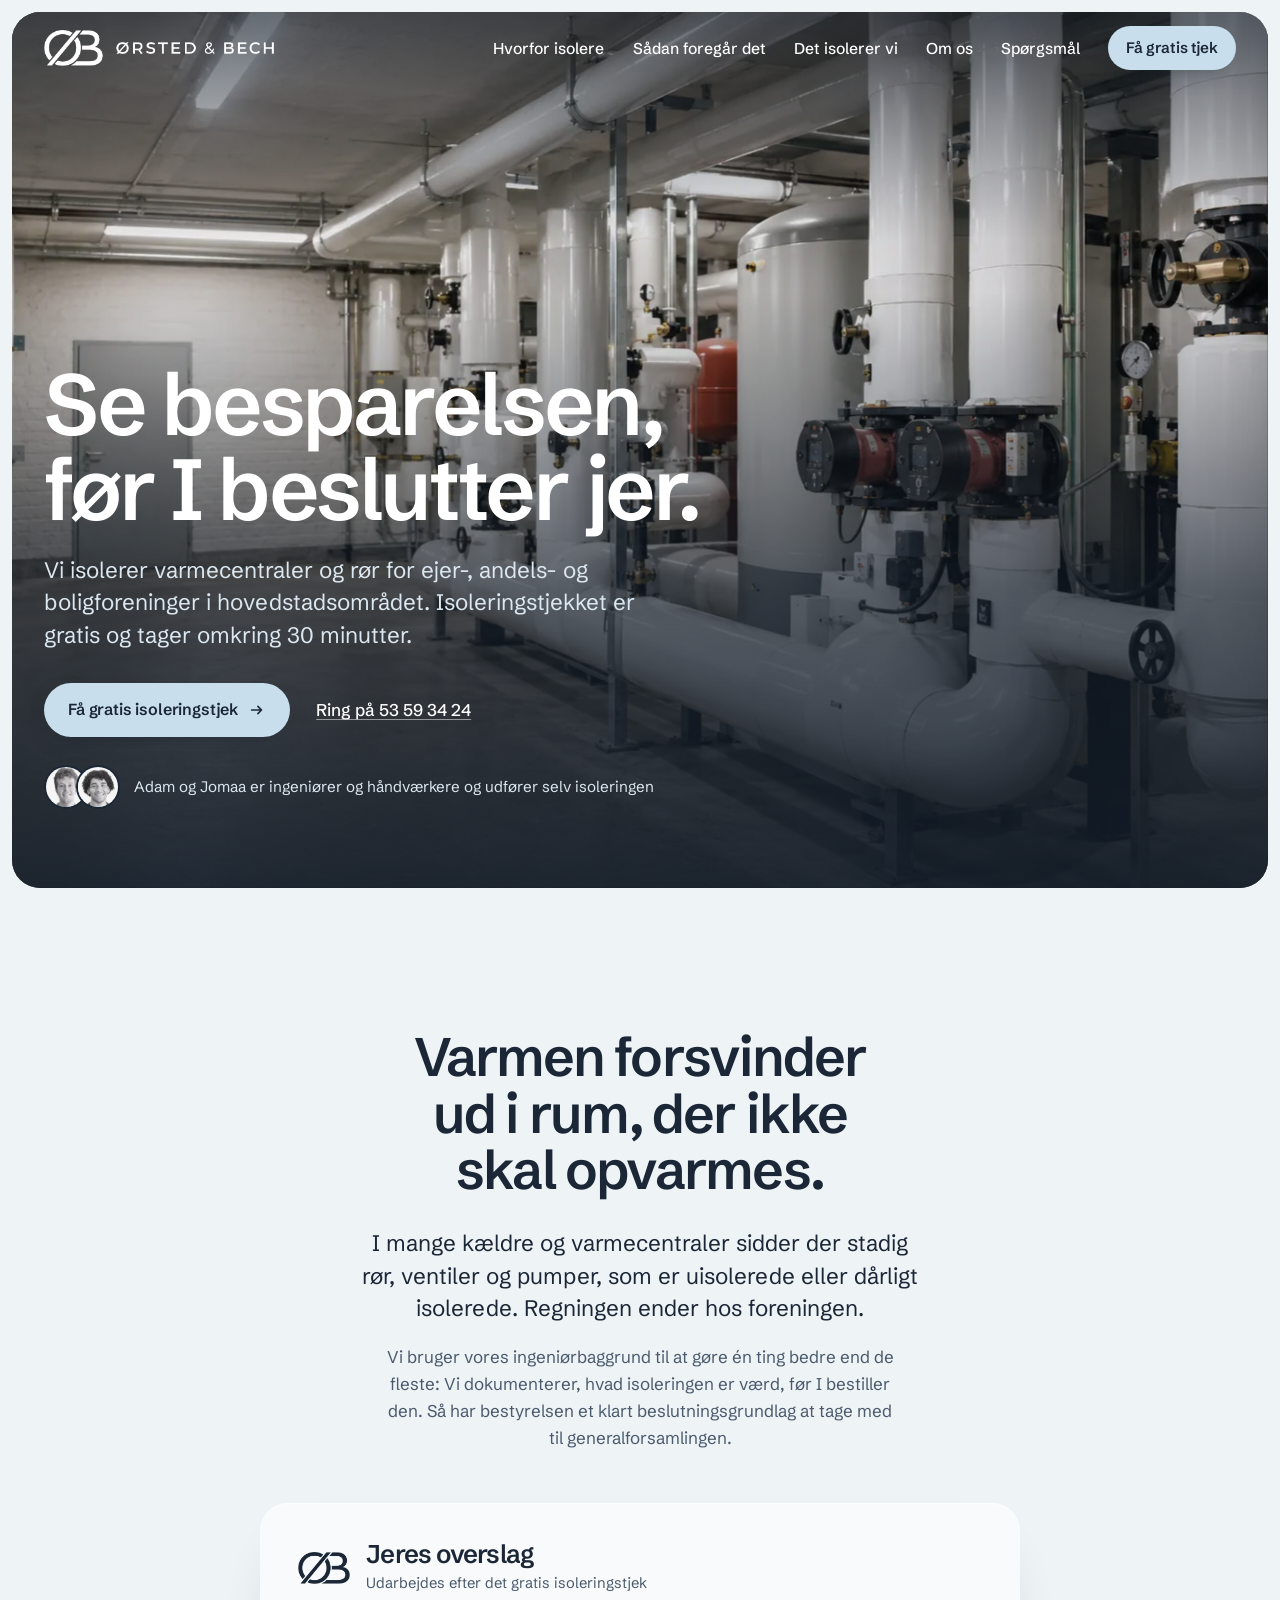
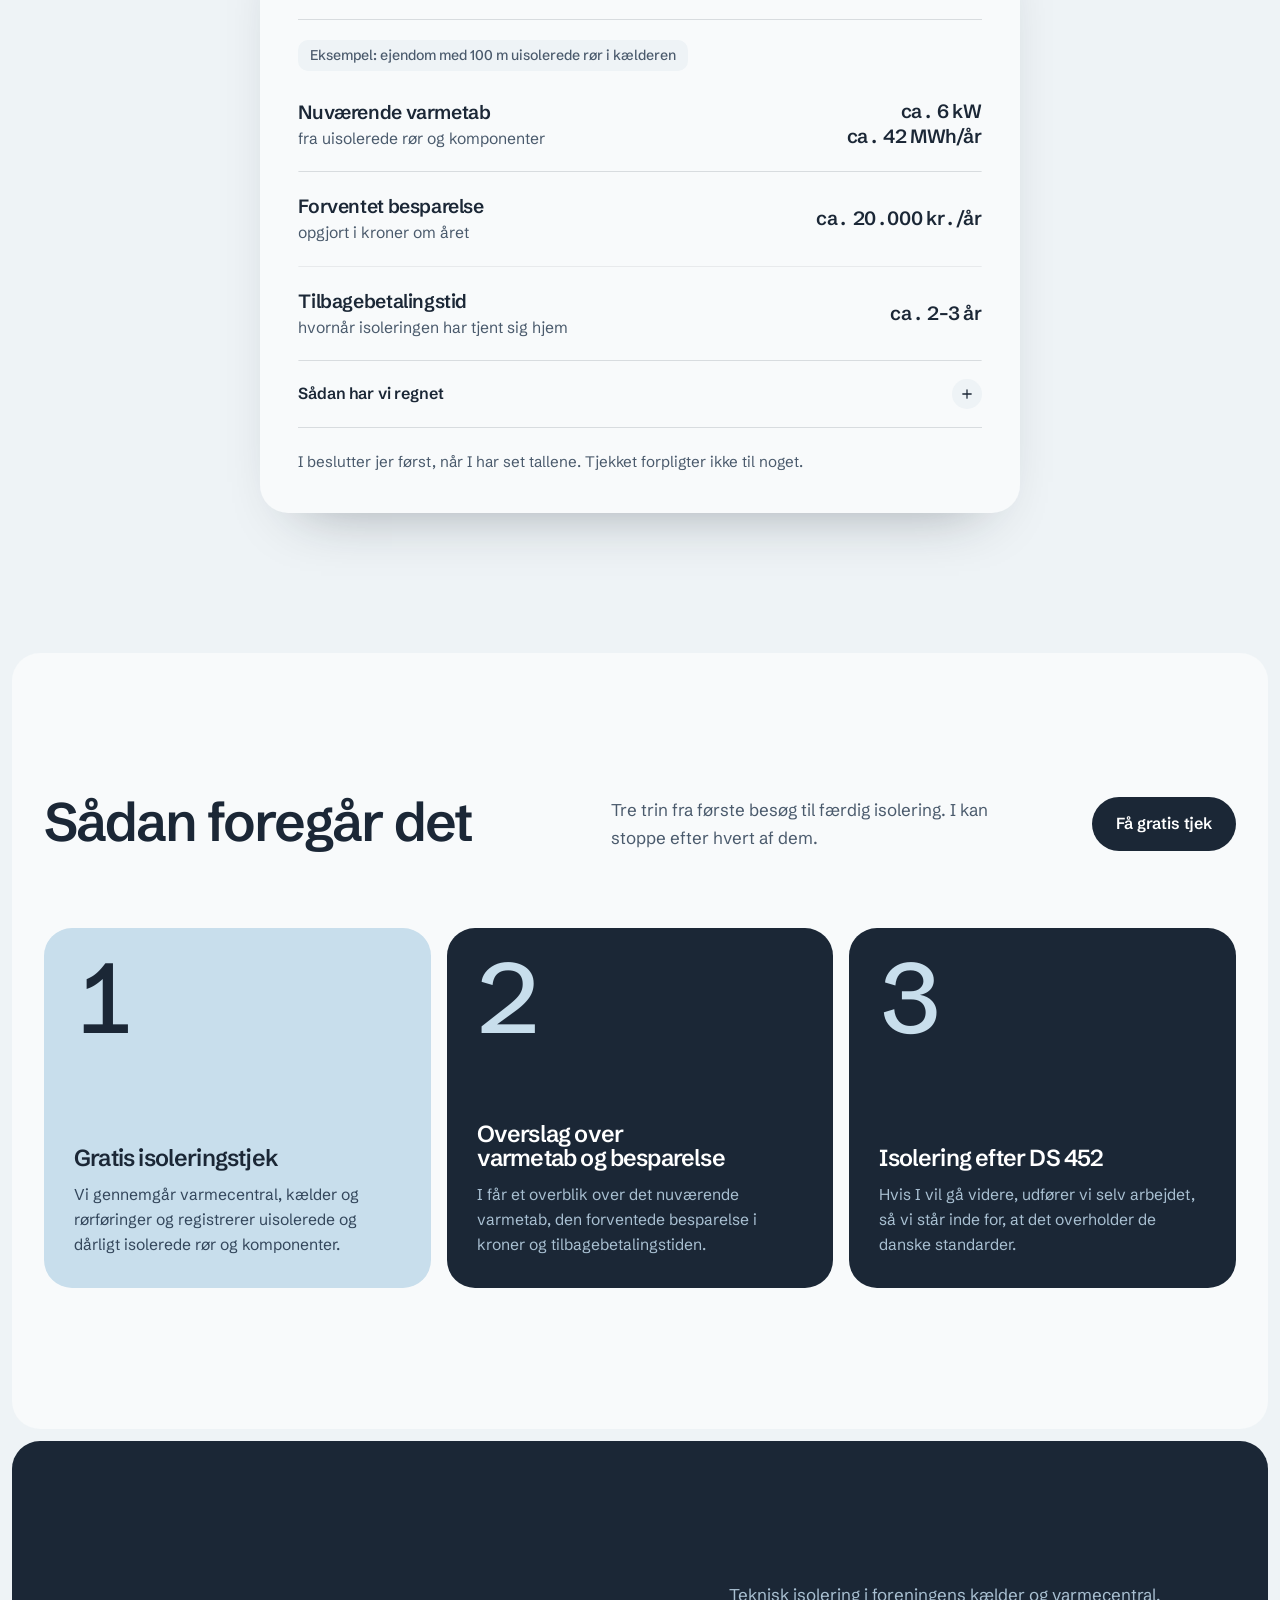
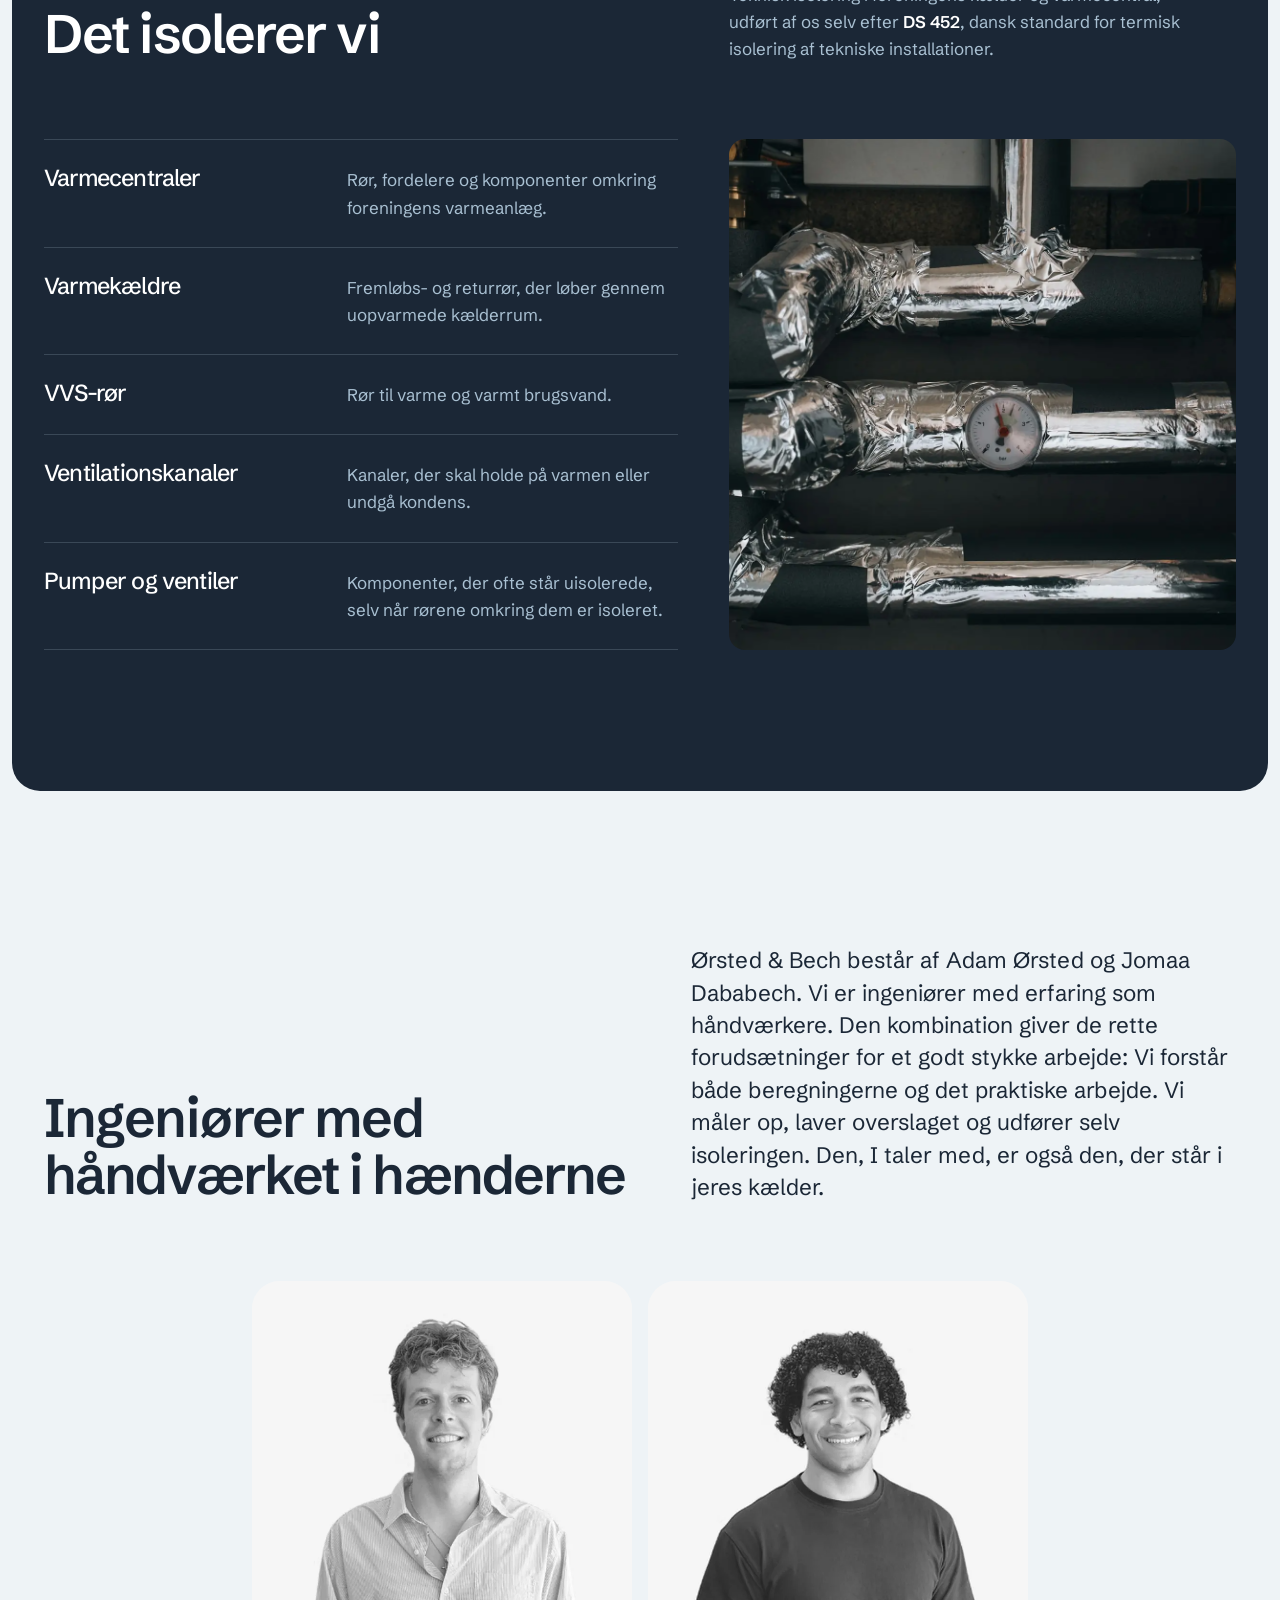
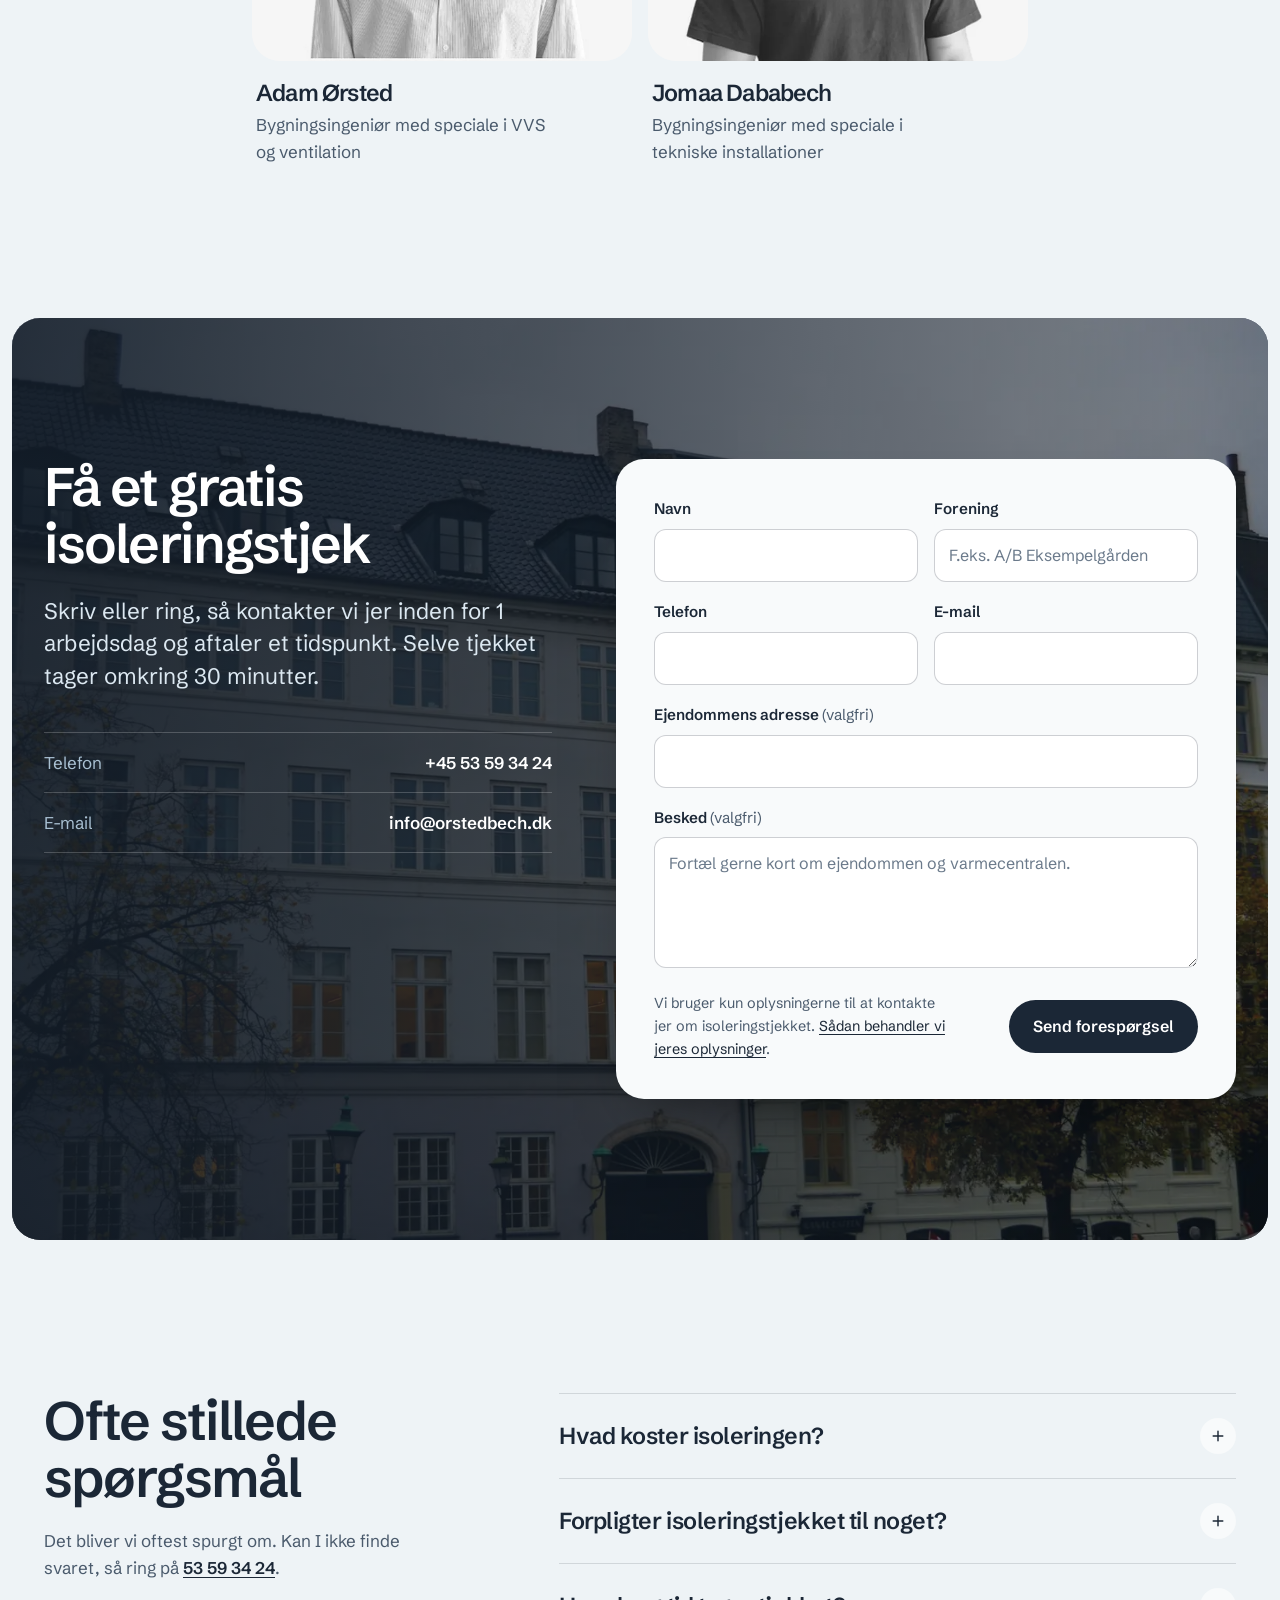
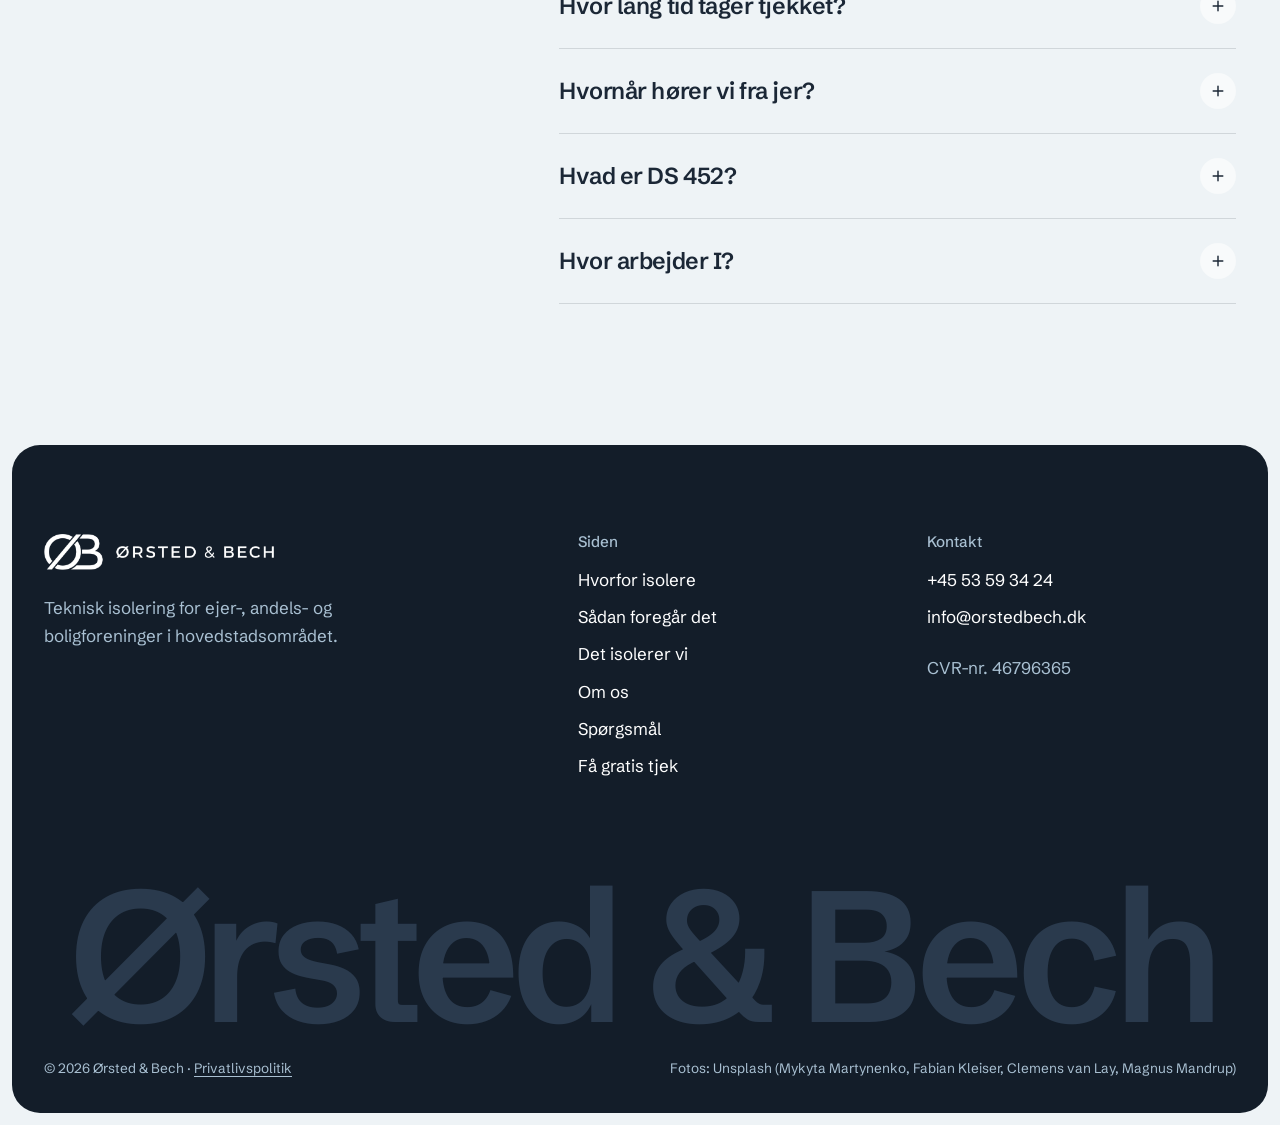
==== commit 21673edd: "Finpudsning: tal i overslag på hver sin linje, bløde fold-ud-felter, hurtigere mobilmenu Co-Authored" ====
--- a/index.html
+++ b/index.html
@@ -17,7 +17,7 @@
   <link rel="canonical" href="https://orstedbech.dk/">
   <link rel="icon" type="image/png" href="assets/img/favicon.png">
   <link rel="preload" href="assets/fonts/schibsted-grotesk-latin.woff2" as="font" type="font/woff2" crossorigin>
-  <link rel="stylesheet" href="assets/css/styles.css?v=20260925f">
+  <link rel="stylesheet" href="assets/css/styles.css?v=20260925g">
   <script type="application/ld+json">
   {
     "@context": "https://schema.org",
@@ -103,7 +103,7 @@
           <dl class="estimate__rows">
             <div class="estimate__row">
               <dt>Nuværende varmetab<span>fra uisolerede rør og komponenter</span></dt>
-              <dd><span>ca.&nbsp;6&nbsp;kW&nbsp;·</span> <span>ca.&nbsp;42&nbsp;MWh/år</span></dd>
+              <dd><span>ca.&nbsp;6&nbsp;kW</span> <span>ca.&nbsp;42&nbsp;MWh/år</span></dd>
             </div>
             <div class="estimate__row">
               <dt>Forventet besparelse<span>opgjort i kroner om året</span></dt>
@@ -379,6 +379,6 @@
     <a class="action-bar__book" href="#book">Få gratis tjek</a>
   </div>
 
-  <script src="assets/js/main.js?v=20260925f" defer></script>
+  <script src="assets/js/main.js?v=20260925g" defer></script>
 </body>
 </html>
--- a/assets/css/styles.css
+++ b/assets/css/styles.css
@@ -28,6 +28,7 @@
   --section: clamp(88px, 11vw, 160px);
 
   --ease-out: cubic-bezier(0.16, 1, 0.3, 1);
+  --ease-drawer: cubic-bezier(0.32, 0.72, 0, 1);
 
   --f-display: clamp(2.6rem, 1.4rem + 5vw, 5.6rem);
   --f-h2: clamp(2rem, 1.3rem + 2.6vw, 3.6rem);
@@ -45,6 +46,7 @@
   -webkit-text-size-adjust: 100%;
   -webkit-tap-highlight-color: transparent;
   scrollbar-color: var(--navy-soft) var(--mist);
+  interpolate-size: allow-keywords; /* lets <details> animate to height: auto */
 }
 
 body {
@@ -233,8 +235,9 @@
 .estimate__row dd {
   margin: 0; max-width: 9em; text-align: right;
   font-weight: 600; font-size: 1.2rem; letter-spacing: -0.02em; line-height: 1.3; color: var(--navy);
-}
-.estimate__row dd span { white-space: nowrap; }
+  font-variant-numeric: tabular-nums;
+}
+.estimate__row dd span { display: block; white-space: nowrap; }
 .estimate__foot { margin-top: 22px; font-size: 0.95rem; color: var(--ink-2); }
 
 /* How we calculated */
@@ -421,6 +424,15 @@
 .faq__item[open] summary::after { transform: rotate(45deg); background-color: var(--ice); }
 .faq__item p { padding: 0 0 26px; max-width: 60ch; color: var(--ink-2); }
 
+/* Accordions open smoothly where supported; elsewhere they simply snap open */
+.faq__item::details-content,
+.calc::details-content {
+  block-size: 0; overflow: clip;
+  transition: block-size 0.3s var(--ease-out), content-visibility 0.3s allow-discrete;
+}
+.faq__item[open]::details-content,
+.calc[open]::details-content { block-size: auto; }
+
 /* Mobile call/book bar */
 .action-bar { display: none; }
 
@@ -459,7 +471,7 @@
     flex-direction: column; align-items: stretch; gap: 0;
     padding: calc(88px + env(safe-area-inset-top, 0px)) calc(var(--gutter) + var(--inset)) 24px;
     background: var(--mist); box-shadow: 0 20px 40px -20px rgba(19, 29, 41, 0.35);
-    transform: translateY(-105%); transition: transform 0.45s var(--ease-out);
+    transform: translateY(-105%); transition: transform 0.35s var(--ease-drawer);
     visibility: hidden;
   }
   .nav.is-open { transform: none; visibility: visible; }
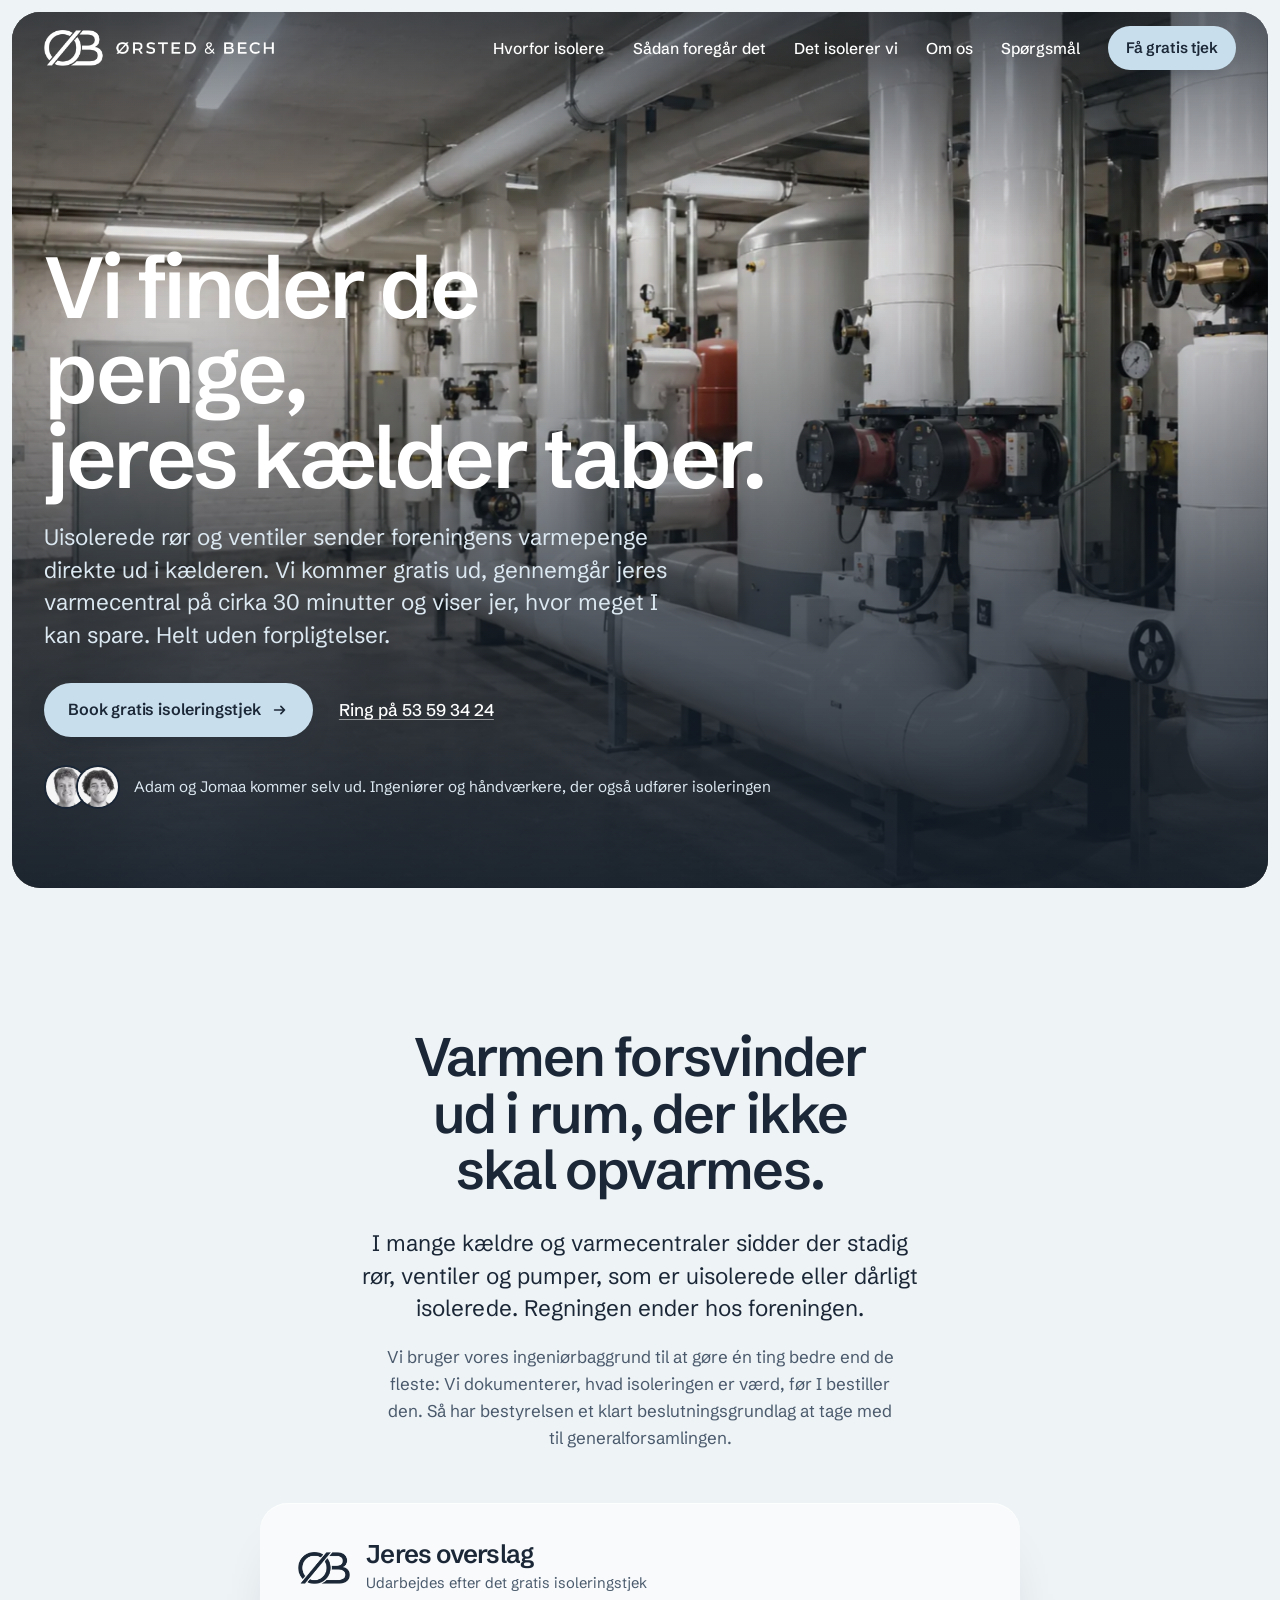
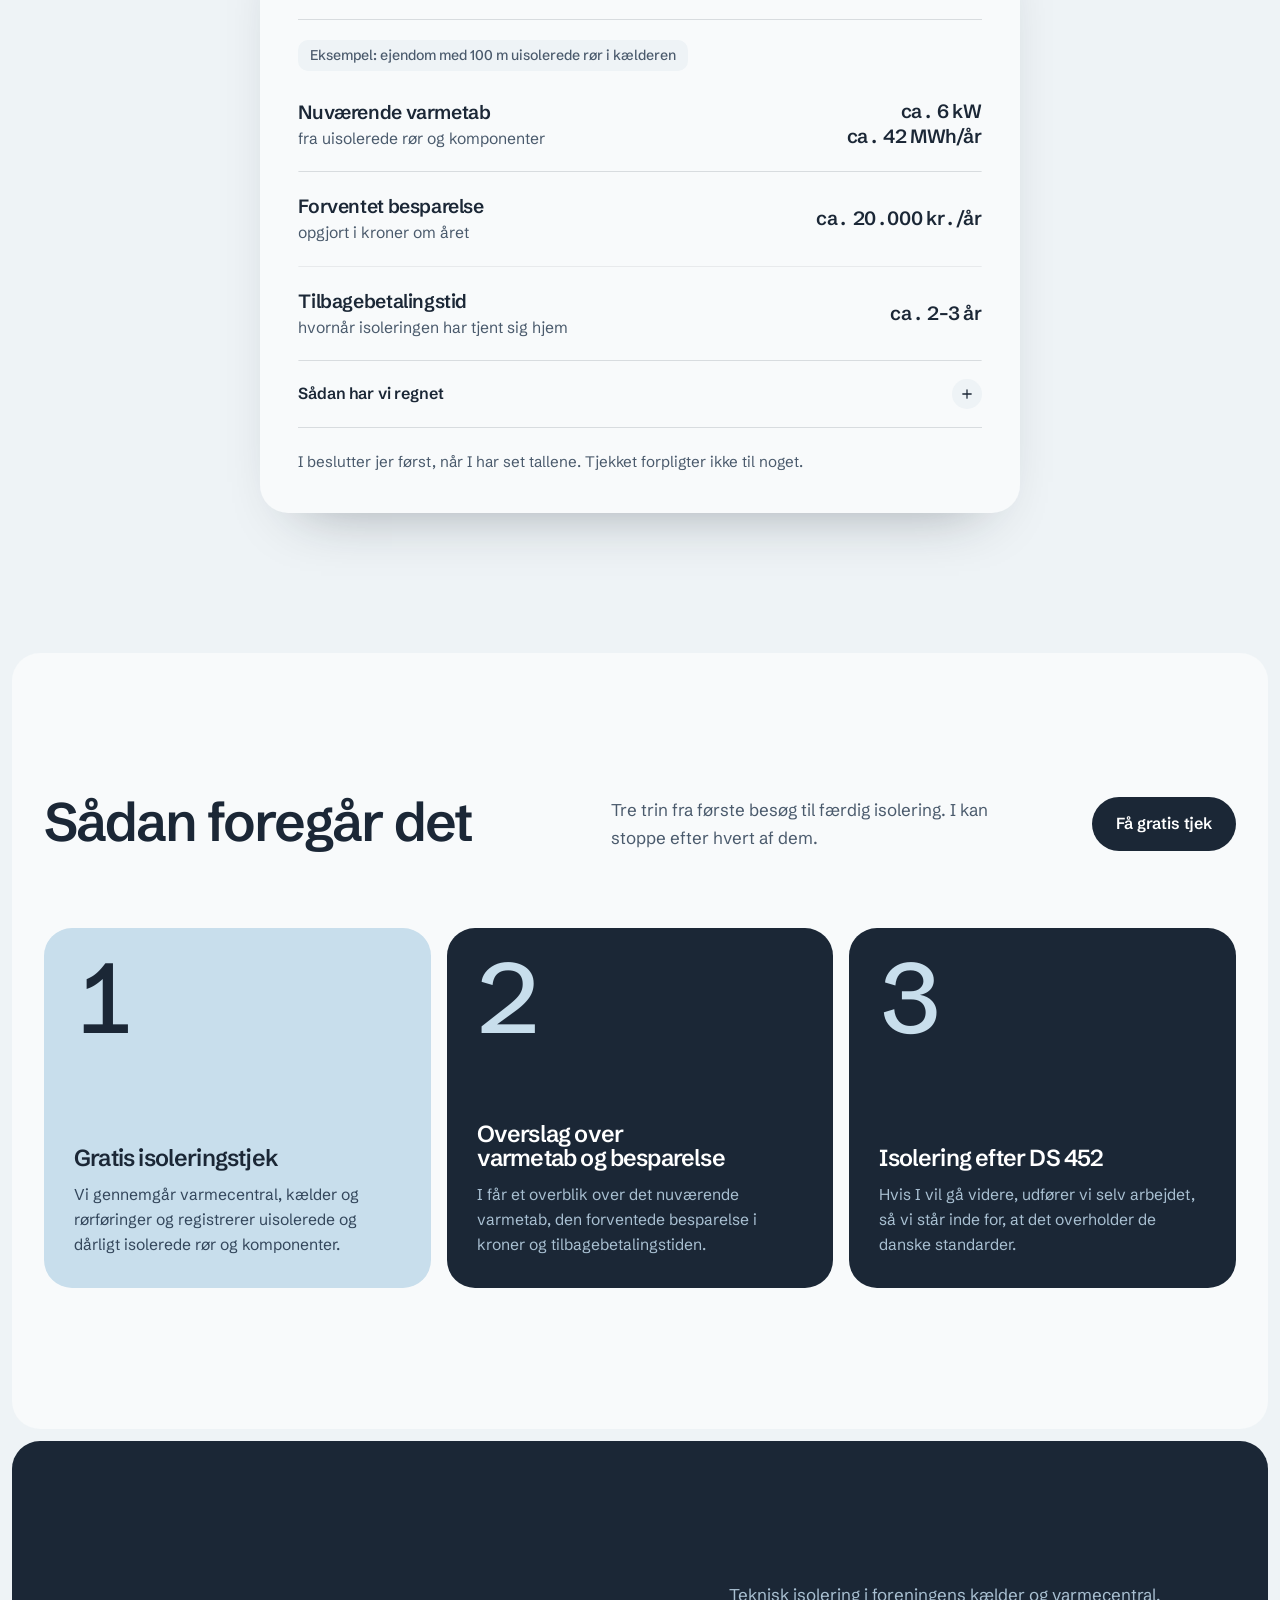
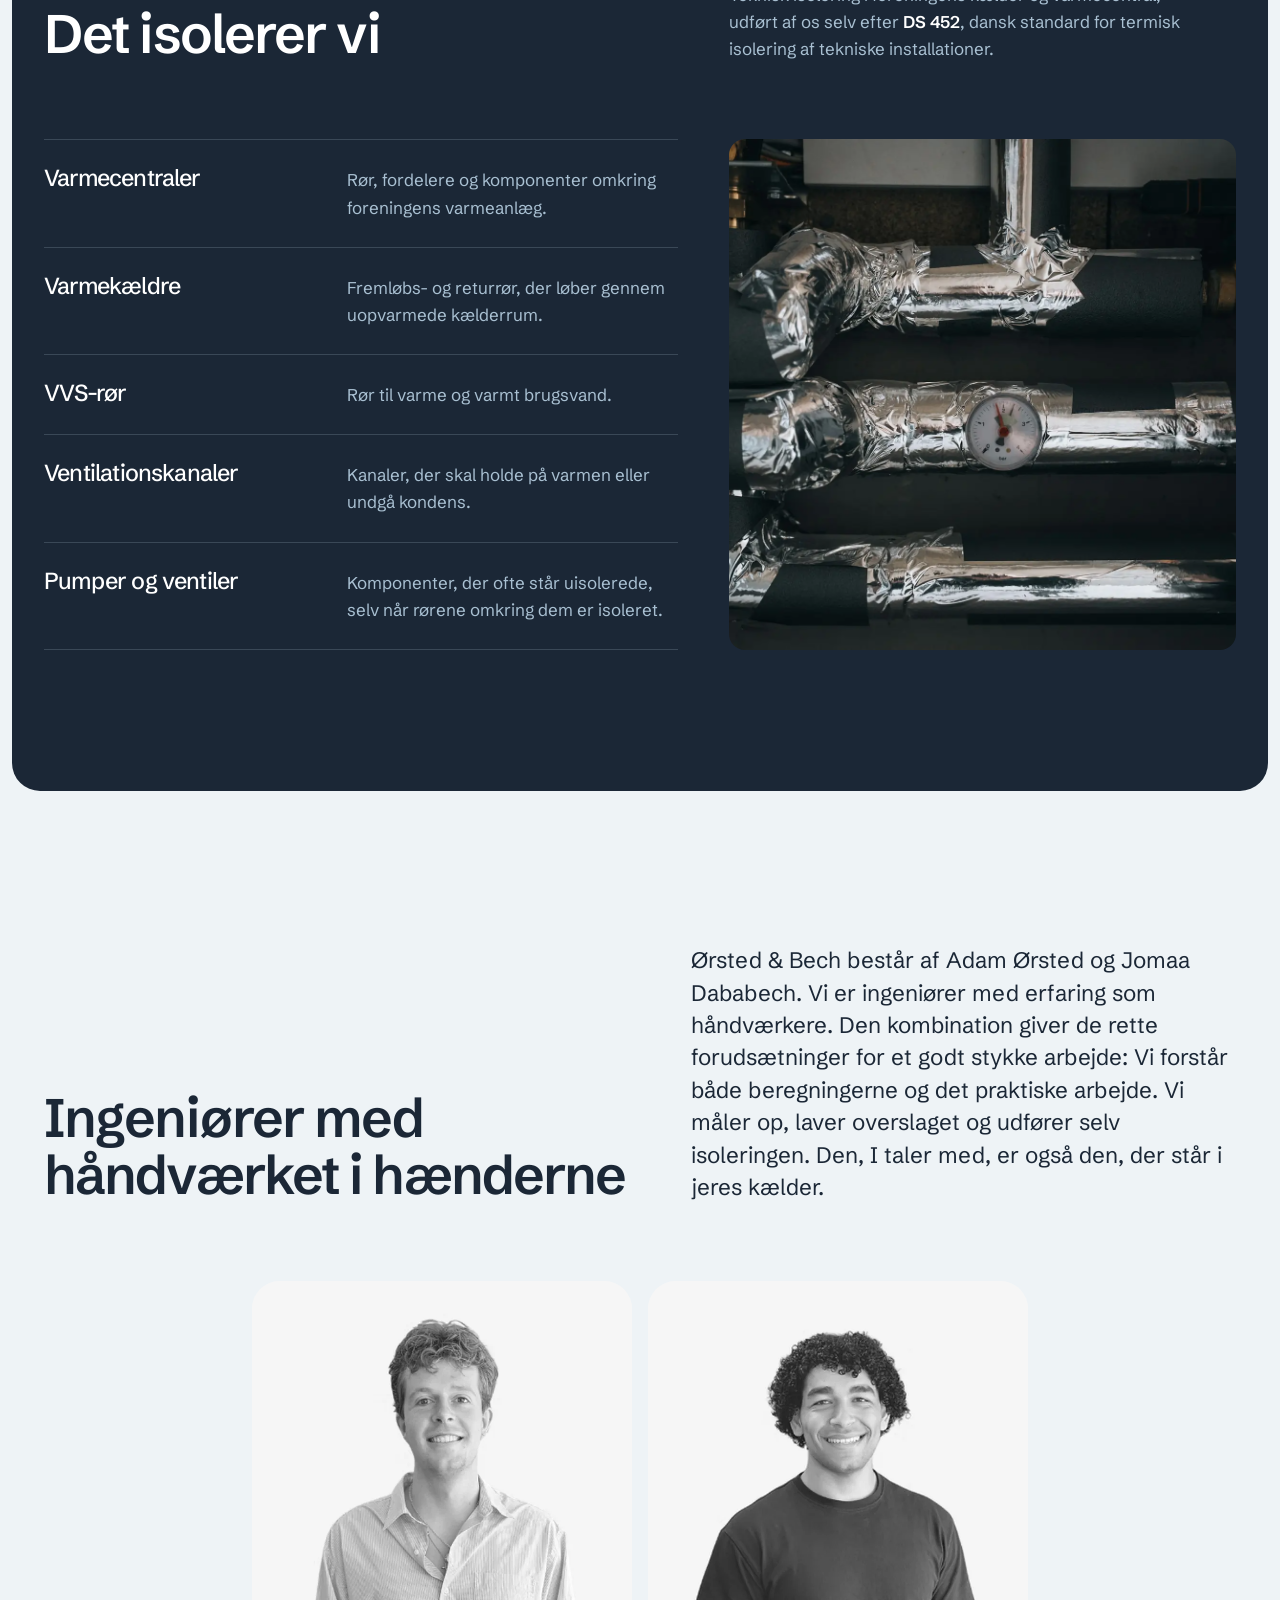
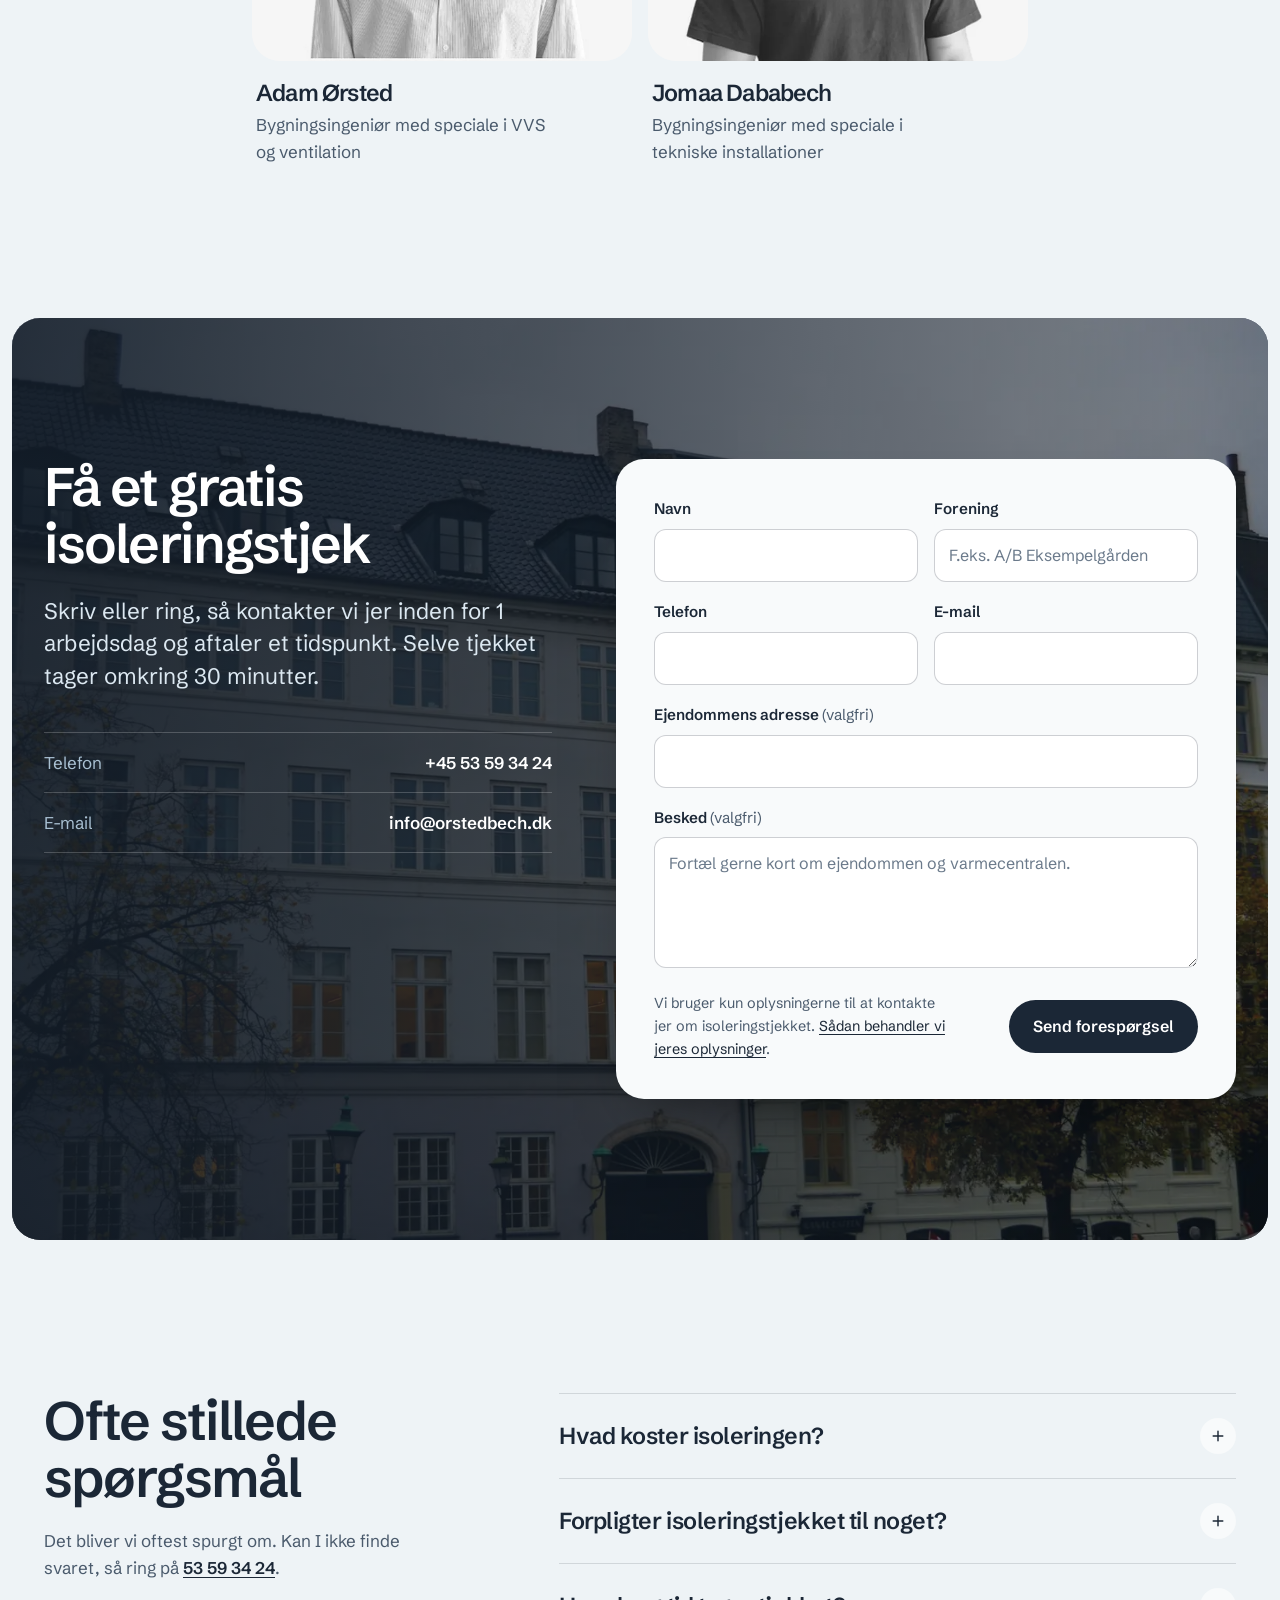
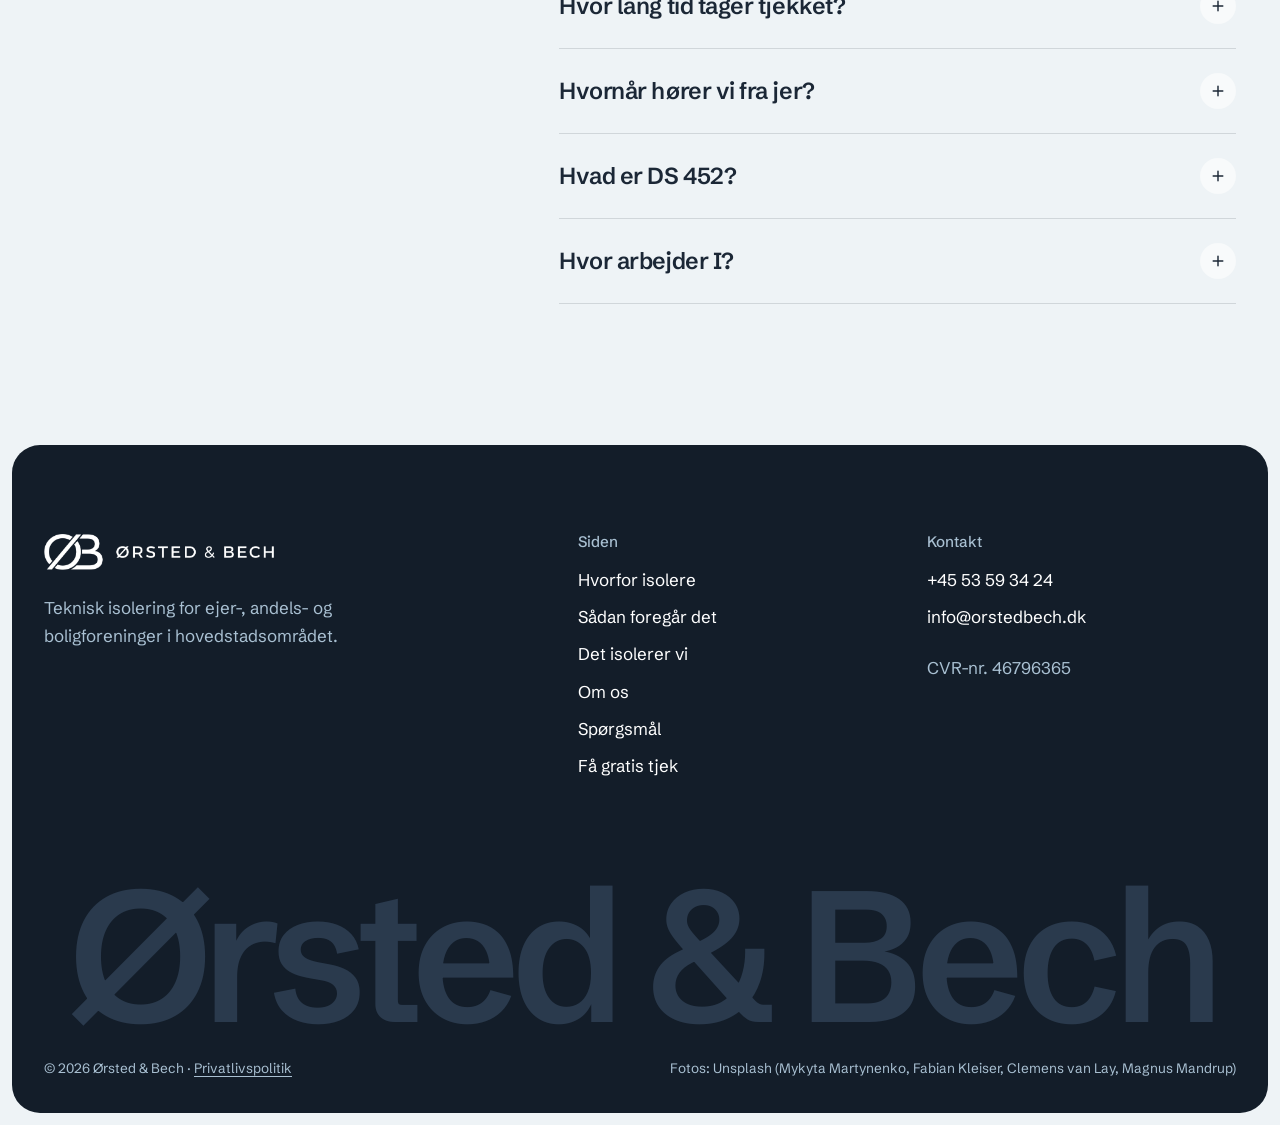
==== commit 7dac0dd3: "Ny tekst i toppen: fokus på gratis isoleringstjek og besparelse Co-Authored-By: Claude Opus 5.5 <nor" ====
--- a/index.html
+++ b/index.html
@@ -63,10 +63,10 @@
         <img class="hero__img" src="assets/img/varmecentral.webp" alt="Varmecentral i en kælder med hvidt isolerede rør, pumper og ventiler" width="1672" height="941" fetchpriority="high">
         <div class="hero__scrim" aria-hidden="true"></div>
         <div class="hero__content">
-          <h1 class="hero__title">Se besparelsen, før&nbsp;I&nbsp;beslutter&nbsp;jer.</h1>
-          <p class="hero__lead">Vi isolerer varmecentraler og rør for ejer-, andels- og boligforeninger i hovedstadsområdet. Isoleringstjekket er gratis og tager omkring 30 minutter.</p>
+          <h1 class="hero__title">Vi finder de penge, jeres&nbsp;kælder&nbsp;taber.</h1>
+          <p class="hero__lead">Uisolerede rør og ventiler sender foreningens varmepenge direkte ud i kælderen. Vi kommer gratis ud, gennemgår jeres varmecentral på cirka 30 minutter og viser jer, hvor meget I kan spare. Helt uden forpligtelser.</p>
           <div class="hero__actions">
-            <a class="btn btn--ice" href="#book">Få gratis isoleringstjek
+            <a class="btn btn--ice" href="#book">Book gratis isoleringstjek
               <svg viewBox="0 0 20 20" width="18" height="18" aria-hidden="true"><path d="M4 10h11m-4-4 4 4-4 4" fill="none" stroke="currentColor" stroke-width="1.8" stroke-linecap="round" stroke-linejoin="round"/></svg>
             </a>
             <a class="link-light" href="tel:+4553593424">Ring på 53 59 34 24</a>
@@ -76,7 +76,7 @@
               <img src="assets/img/adam-lille.webp" alt="" width="96" height="96">
               <img src="assets/img/jomaa-lille.webp" alt="" width="96" height="96">
             </span>
-            <span>Adam og Jomaa er ingeniører og håndværkere og udfører selv isoleringen</span>
+            <span>Adam og Jomaa kommer selv ud. Ingeniører og håndværkere, der også udfører isoleringen</span>
           </a>
         </div>
       </div>
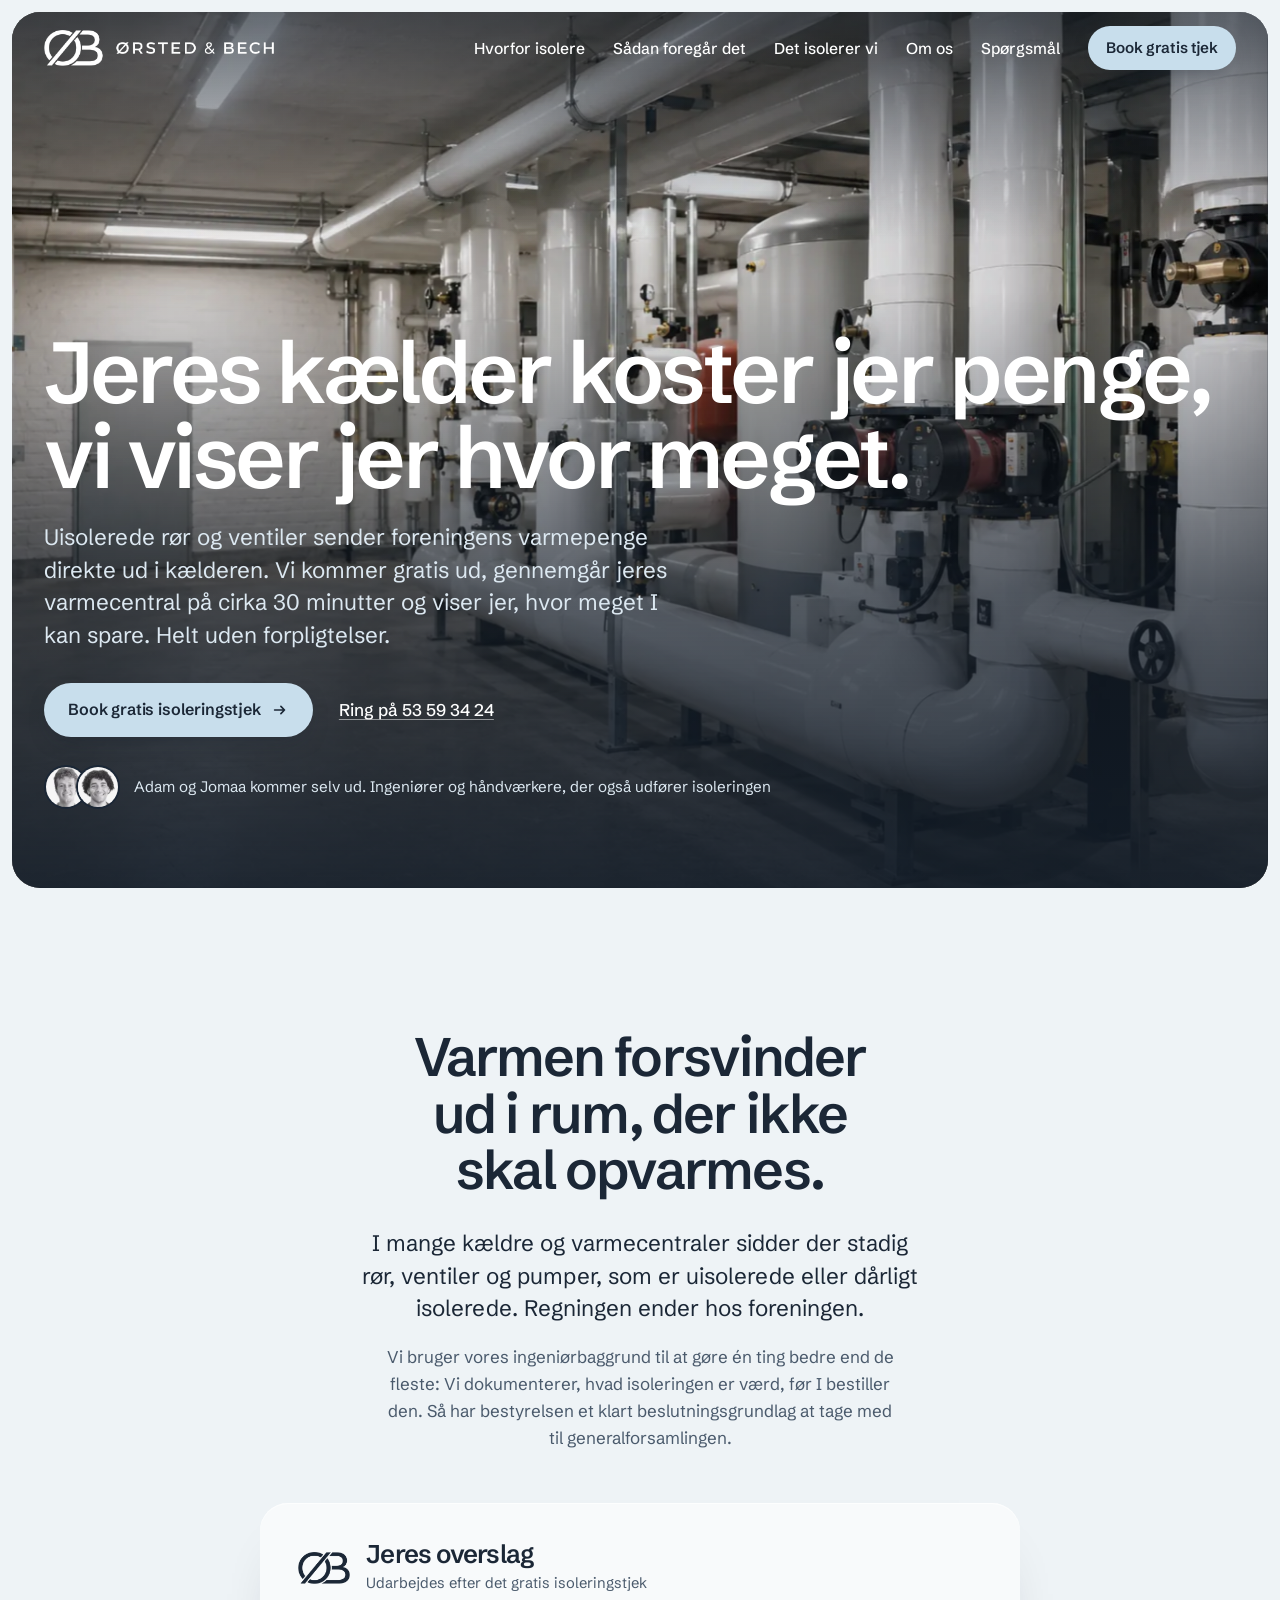
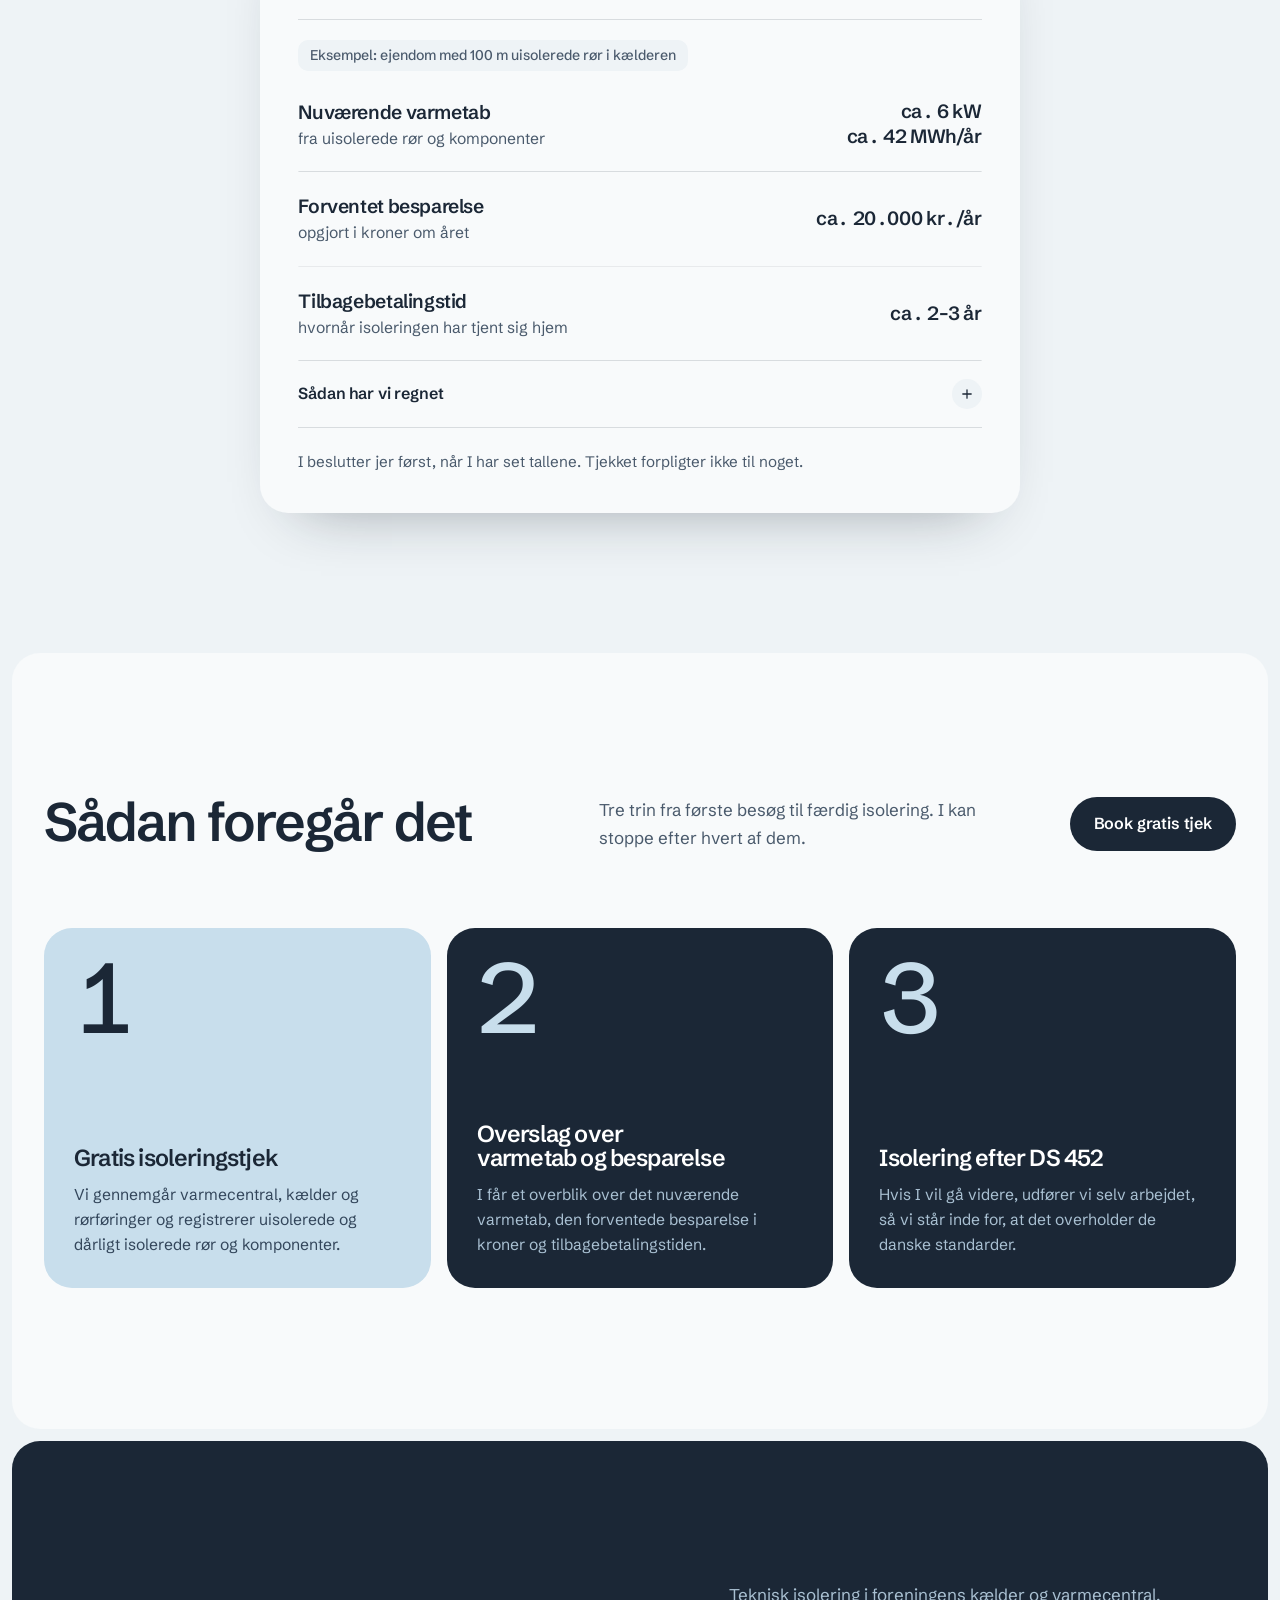
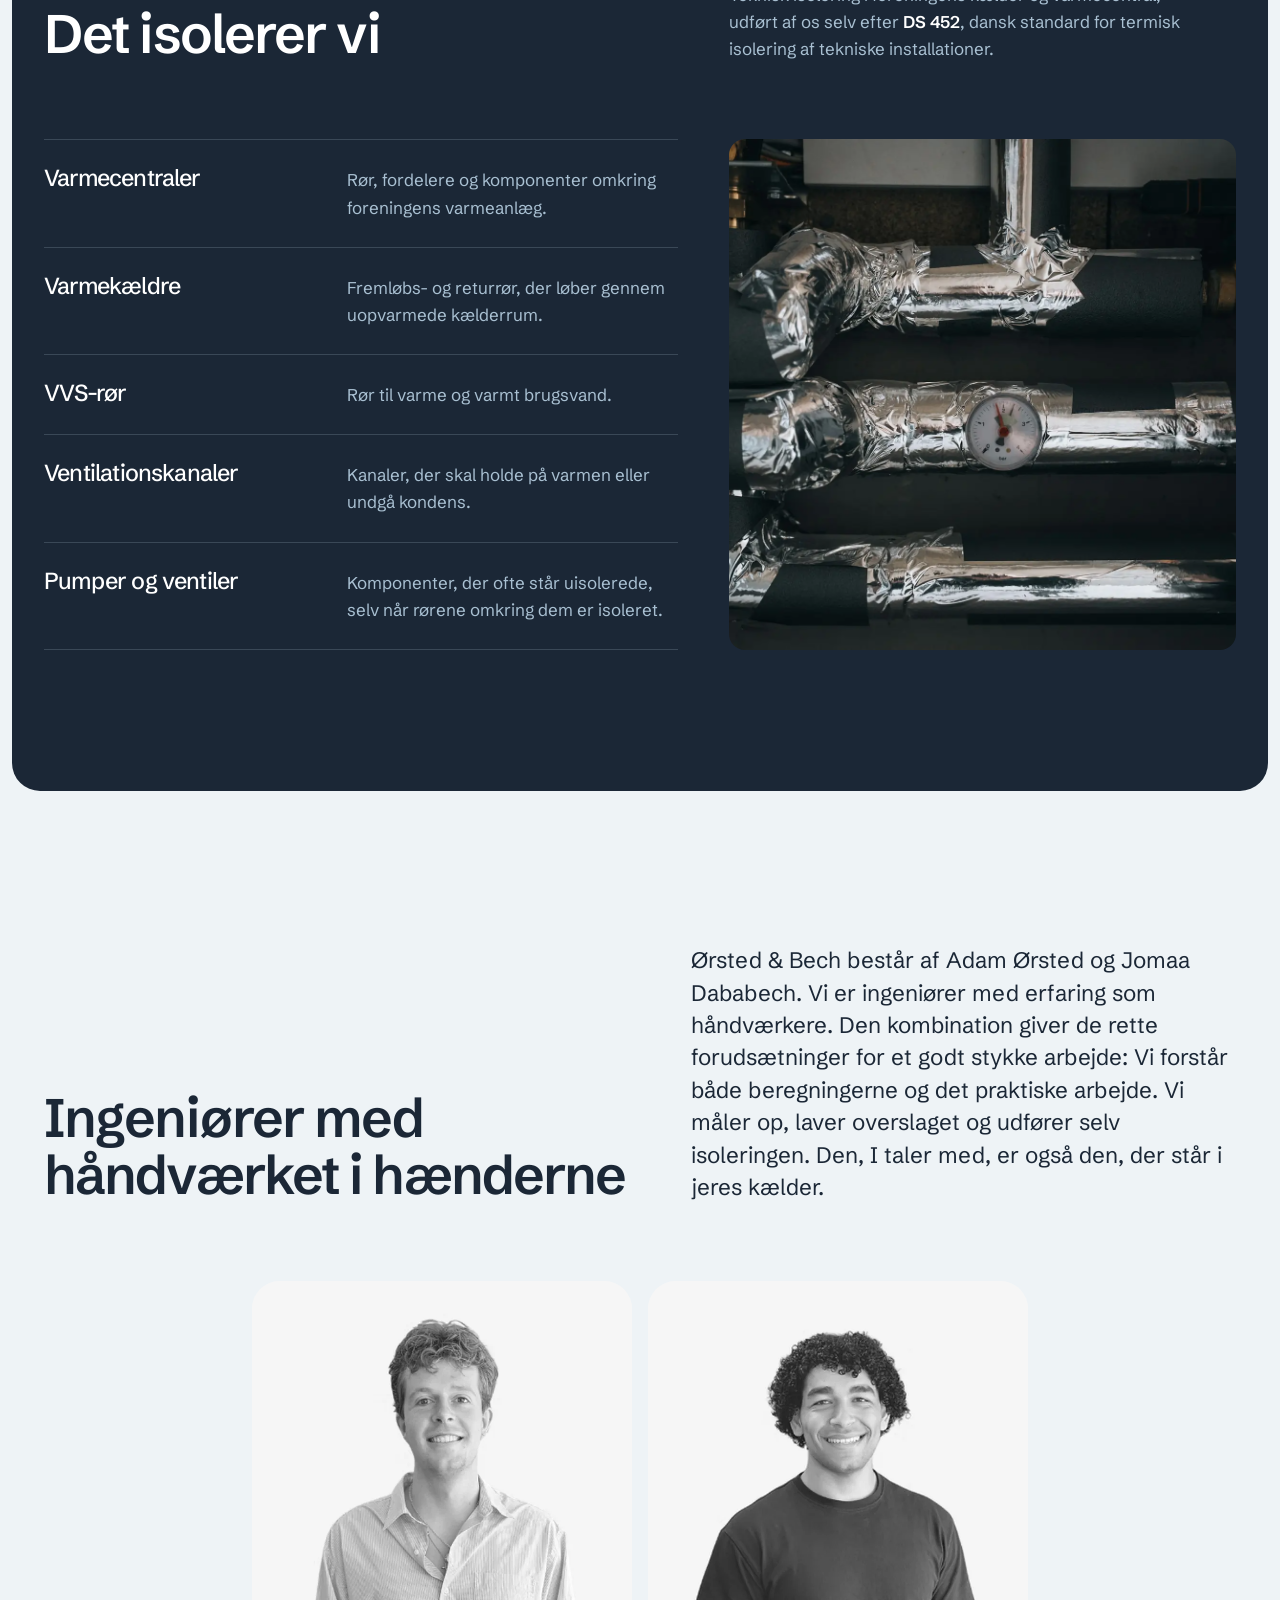
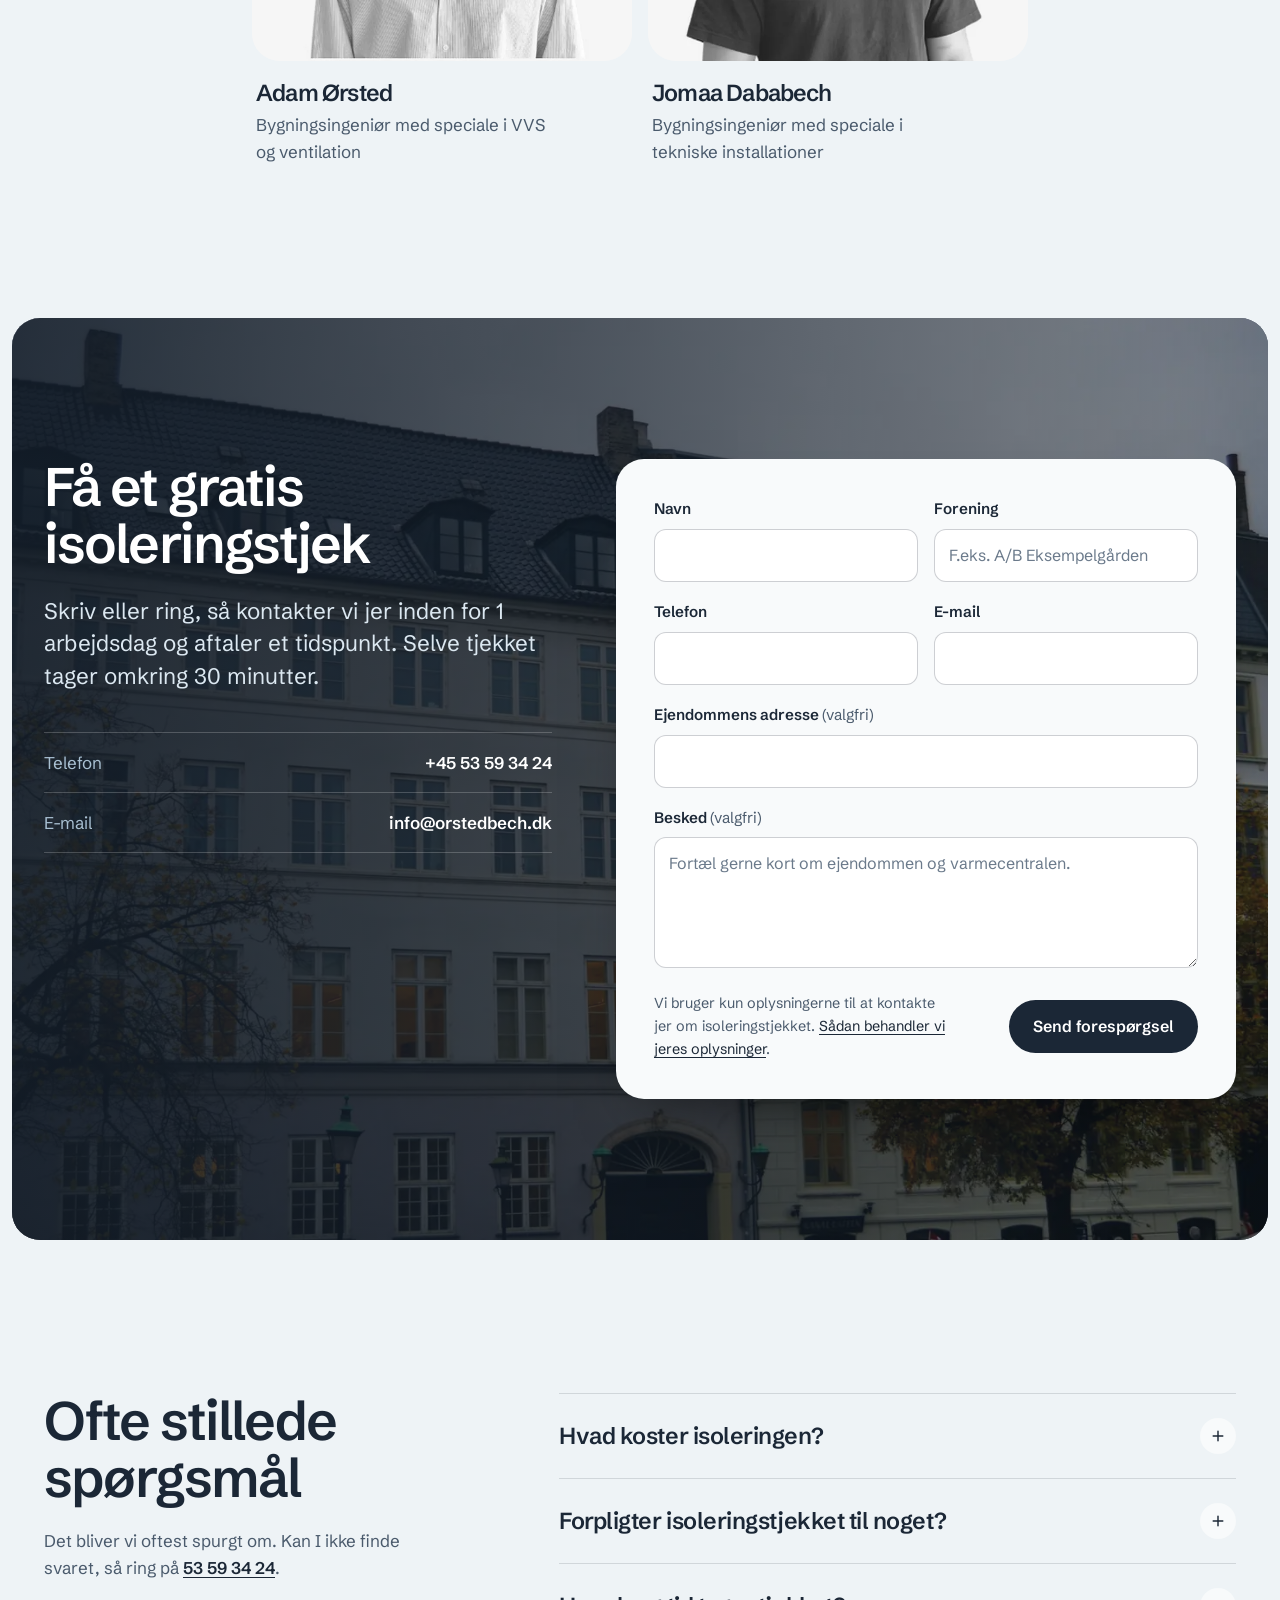
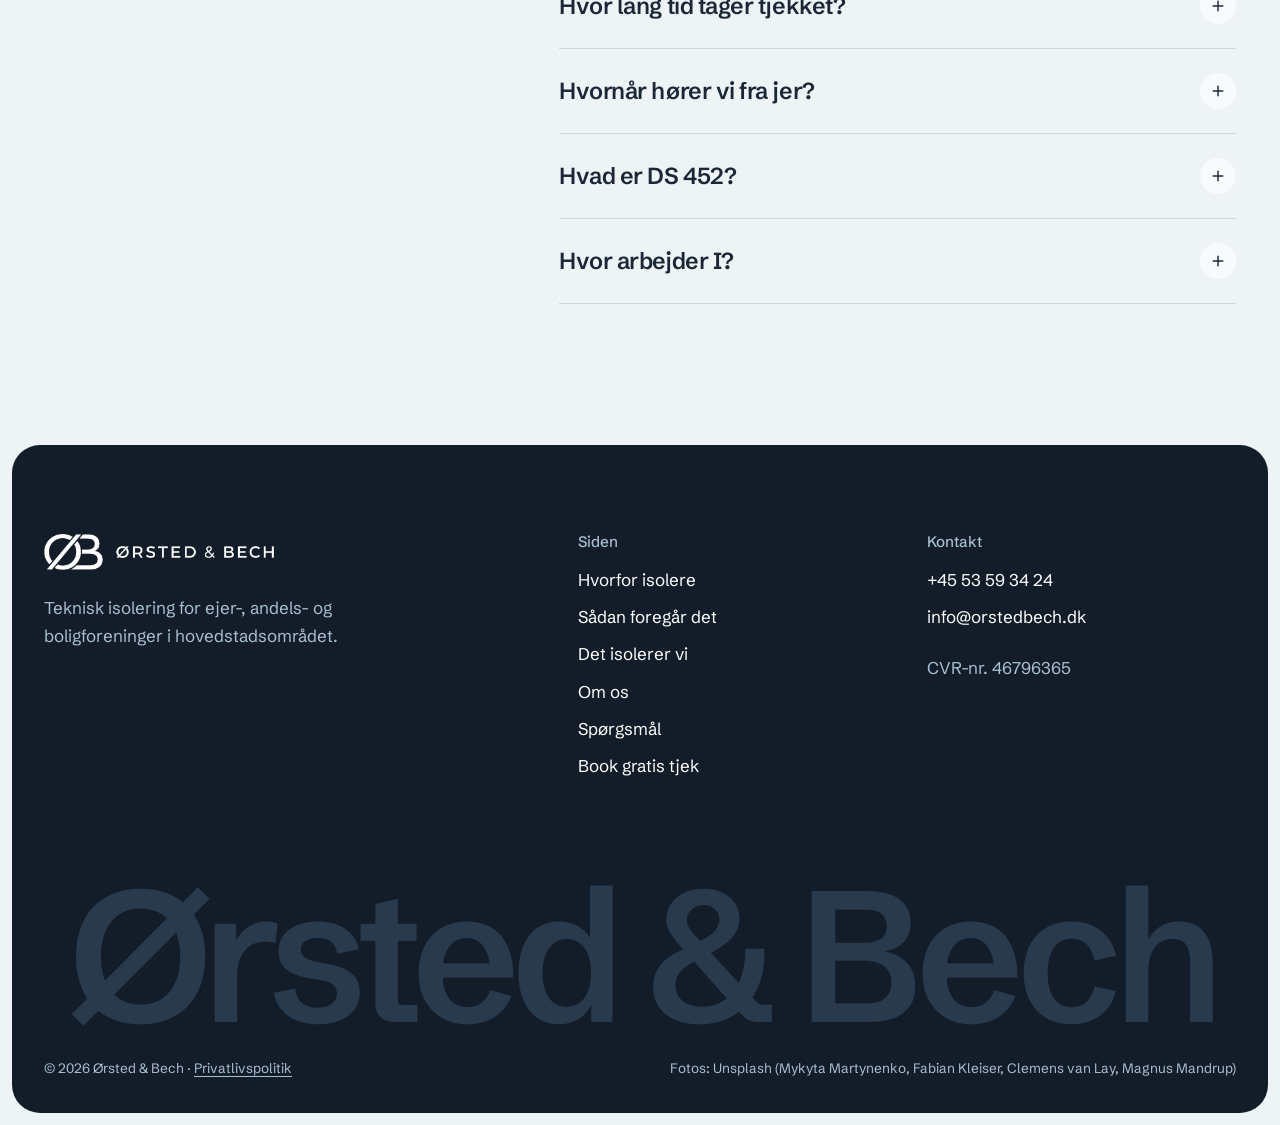
==== commit 81d22f12: "Ny overskrift med linjeskift ved kommaet; knapper hedder nu "Book gratis tjek" Co-Authored-By: Claud" ====
--- a/index.html
+++ b/index.html
@@ -17,7 +17,7 @@
   <link rel="canonical" href="https://orstedbech.dk/">
   <link rel="icon" type="image/png" href="assets/img/favicon.png">
   <link rel="preload" href="assets/fonts/schibsted-grotesk-latin.woff2" as="font" type="font/woff2" crossorigin>
-  <link rel="stylesheet" href="assets/css/styles.css?v=20260925g">
+  <link rel="stylesheet" href="assets/css/styles.css?v=20260925h">
   <script type="application/ld+json">
   {
     "@context": "https://schema.org",
@@ -51,7 +51,7 @@
         <a href="#ydelser">Det isolerer vi</a>
         <a href="#om-os">Om os</a>
         <a href="#spoergsmaal">Spørgsmål</a>
-        <a class="btn btn--ice btn--sm" href="#book">Få gratis tjek</a>
+        <a class="btn btn--ice btn--sm" href="#book">Book gratis tjek</a>
       </nav>
     </div>
   </header>
@@ -63,7 +63,7 @@
         <img class="hero__img" src="assets/img/varmecentral.webp" alt="Varmecentral i en kælder med hvidt isolerede rør, pumper og ventiler" width="1672" height="941" fetchpriority="high">
         <div class="hero__scrim" aria-hidden="true"></div>
         <div class="hero__content">
-          <h1 class="hero__title">Vi finder de penge, jeres&nbsp;kælder&nbsp;taber.</h1>
+          <h1 class="hero__title">Jeres kælder koster jer&nbsp;penge,<br> vi viser jer hvor&nbsp;meget.</h1>
           <p class="hero__lead">Uisolerede rør og ventiler sender foreningens varmepenge direkte ud i kælderen. Vi kommer gratis ud, gennemgår jeres varmecentral på cirka 30 minutter og viser jer, hvor meget I kan spare. Helt uden forpligtelser.</p>
           <div class="hero__actions">
             <a class="btn btn--ice" href="#book">Book gratis isoleringstjek
@@ -172,7 +172,7 @@
         <div class="section-head">
           <h2 class="h2">Sådan foregår det</h2>
           <p>Tre trin fra første besøg til færdig isolering. I kan stoppe efter hvert af dem.</p>
-          <a class="btn btn--navy" href="#book">Få gratis tjek</a>
+          <a class="btn btn--navy" href="#book">Book gratis tjek</a>
         </div>
 
         <ol class="steps__list">
@@ -354,7 +354,7 @@
           <a href="#ydelser">Det isolerer vi</a>
           <a href="#om-os">Om os</a>
           <a href="#spoergsmaal">Spørgsmål</a>
-          <a href="#book">Få gratis tjek</a>
+          <a href="#book">Book gratis tjek</a>
         </nav>
         <div class="footer__col">
           <h2>Kontakt</h2>
@@ -376,9 +376,9 @@
       <svg viewBox="0 0 24 24" width="18" height="18" aria-hidden="true"><path d="M5 4h4l2 5-2.5 1.5a11 11 0 0 0 5 5L15 13l5 2v4a2 2 0 0 1-2 2A16 16 0 0 1 3 6a2 2 0 0 1 2-2" fill="none" stroke="currentColor" stroke-width="1.8" stroke-linejoin="round"/></svg>
       Ring
     </a>
-    <a class="action-bar__book" href="#book">Få gratis tjek</a>
+    <a class="action-bar__book" href="#book">Book gratis tjek</a>
   </div>
 
-  <script src="assets/js/main.js?v=20260925g" defer></script>
+  <script src="assets/js/main.js?v=20260925h" defer></script>
 </body>
 </html>
--- a/assets/css/styles.css
+++ b/assets/css/styles.css
@@ -178,10 +178,11 @@
 }
 .hero__content {
   width: min(100% - 2 * var(--gutter), var(--max)); margin-inline: auto;
+  padding-top: 120px; /* keeps the headline clear of the fixed header on short screens */
   padding-bottom: clamp(36px, 6vw, 72px);
   color: #fff;
 }
-.hero__title { font-size: var(--f-display); font-weight: 600; max-width: 11.5ch; letter-spacing: -0.04em; line-height: 0.98; }
+.hero__title { font-size: var(--f-display); font-weight: 600; max-width: 22ch; letter-spacing: -0.04em; line-height: 0.98; }
 .hero__lead { margin-top: 22px; max-width: 46ch; font-size: var(--f-lede); line-height: 1.45; color: #dce8f1; }
 .hero__actions { margin-top: 32px; display: flex; flex-wrap: wrap; align-items: center; gap: 14px 26px; }
 .link-light { color: #fff; font-weight: 500; text-decoration: underline; text-decoration-color: rgba(255, 255, 255, 0.5); }
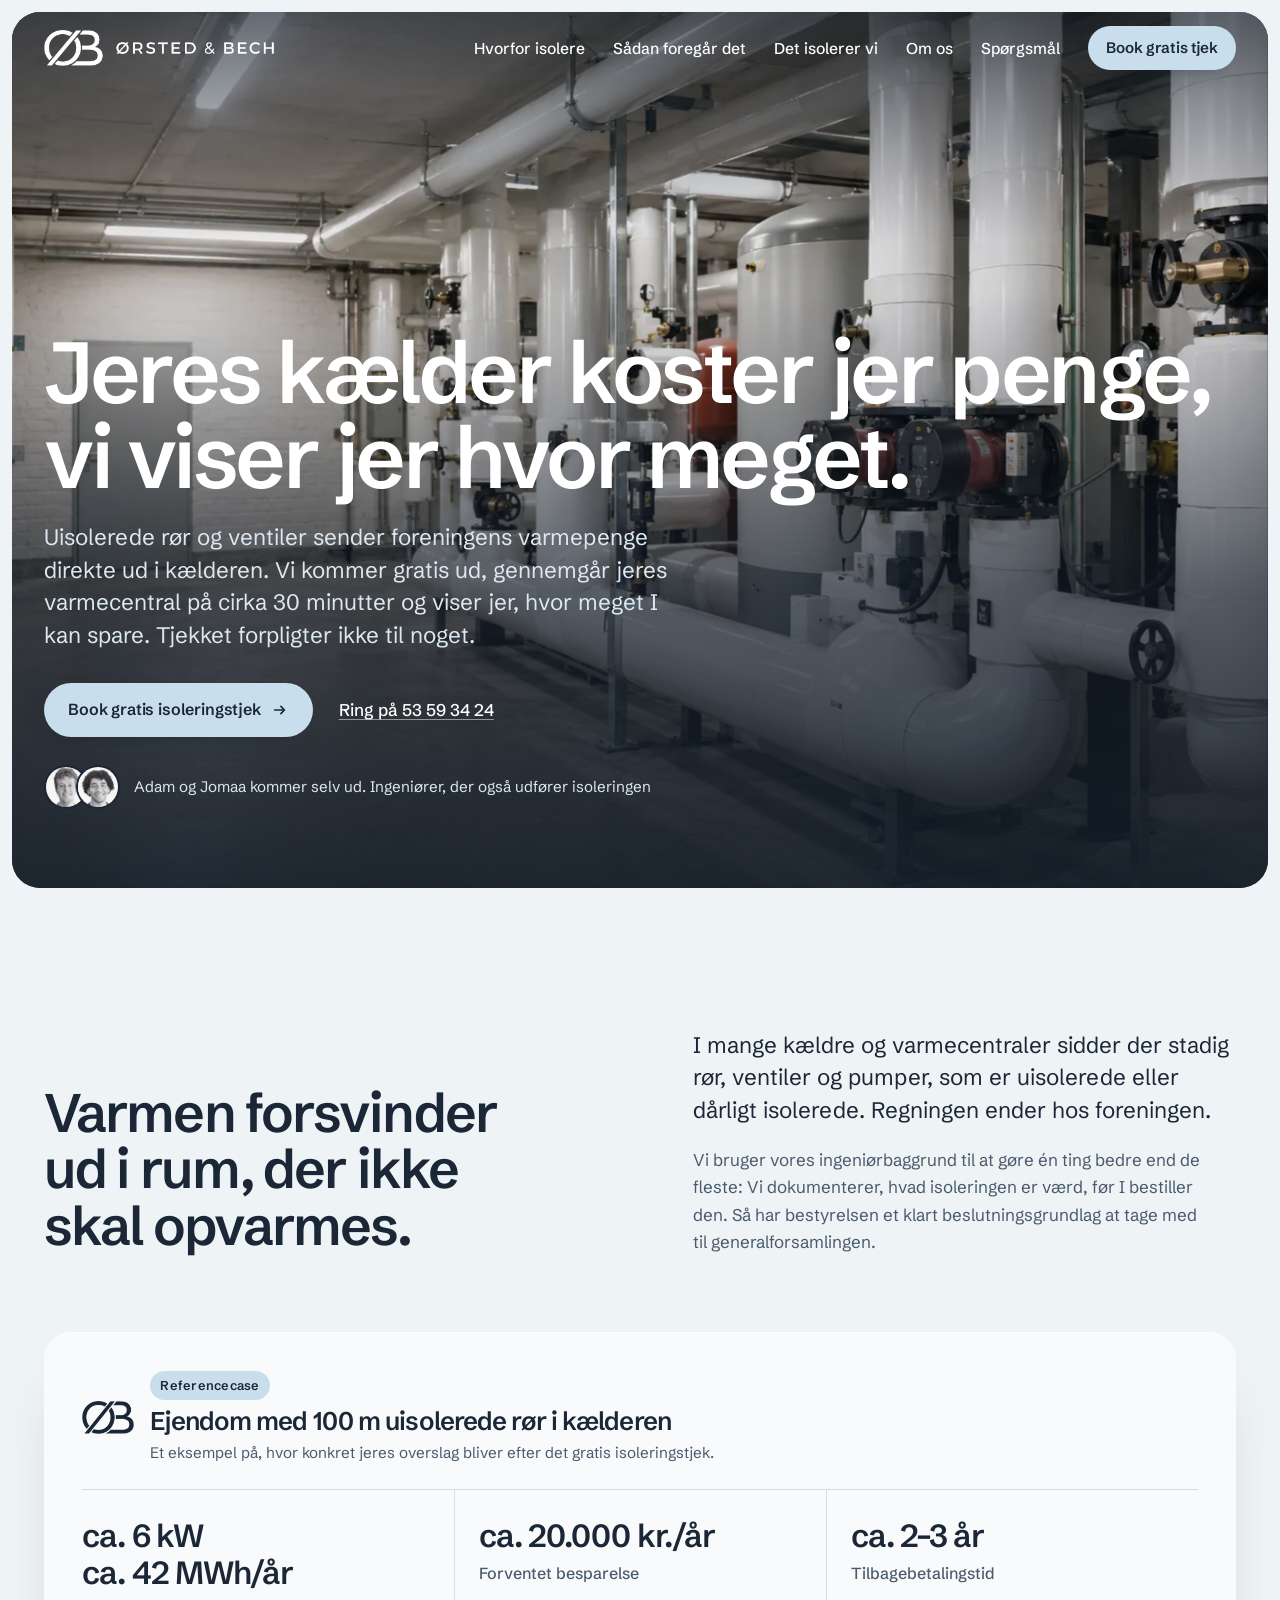
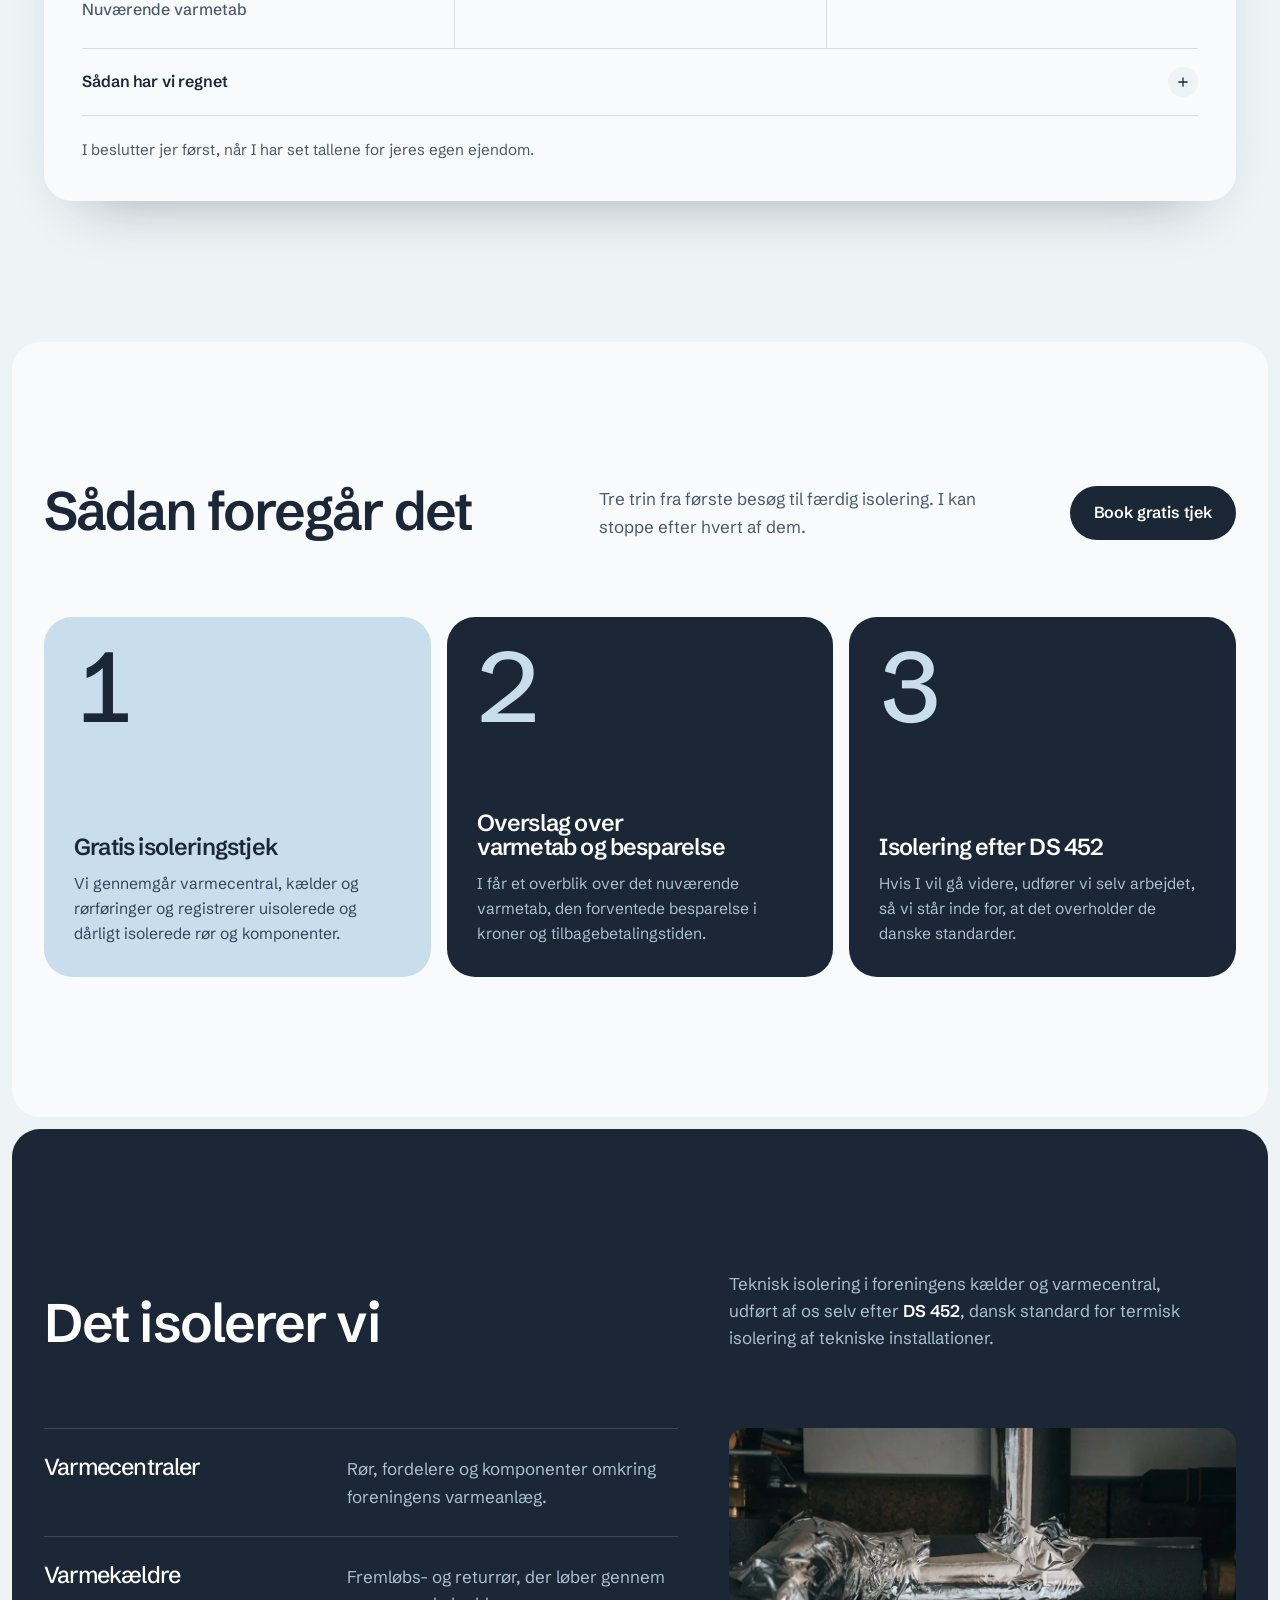
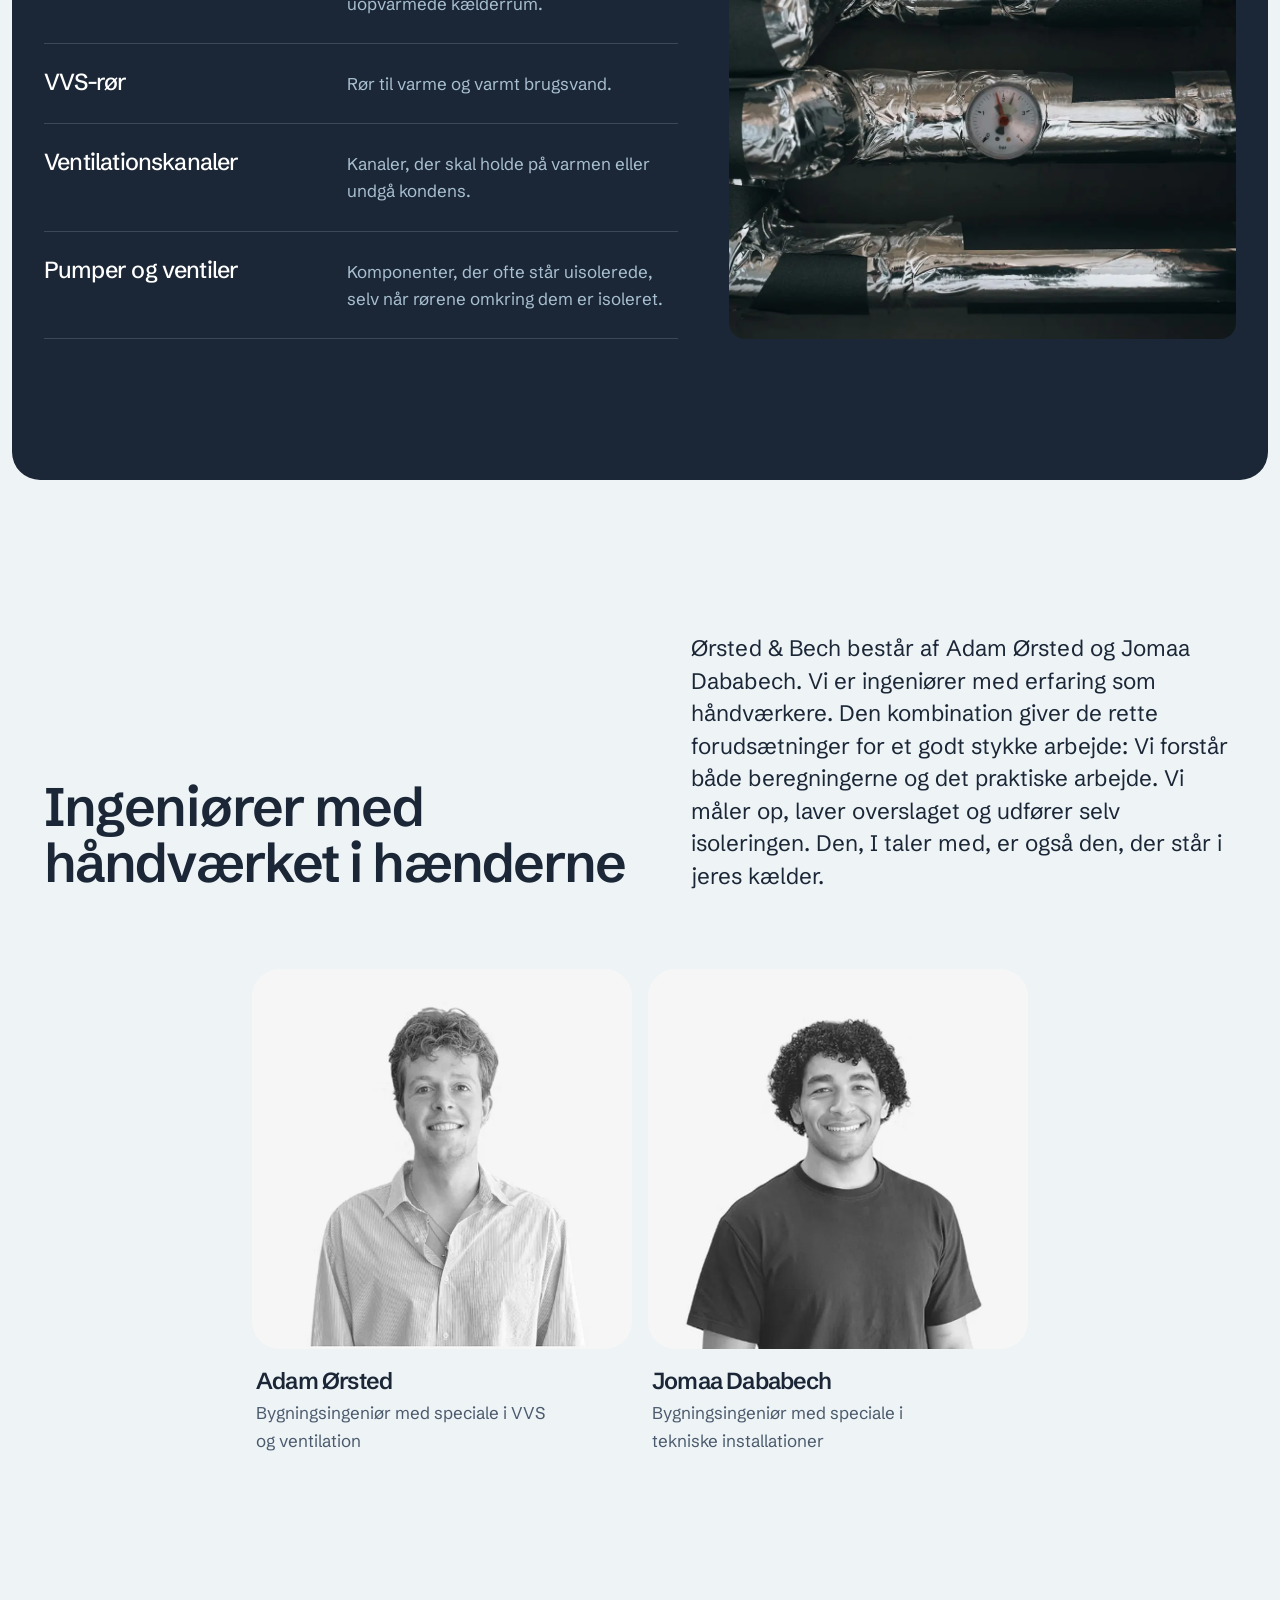
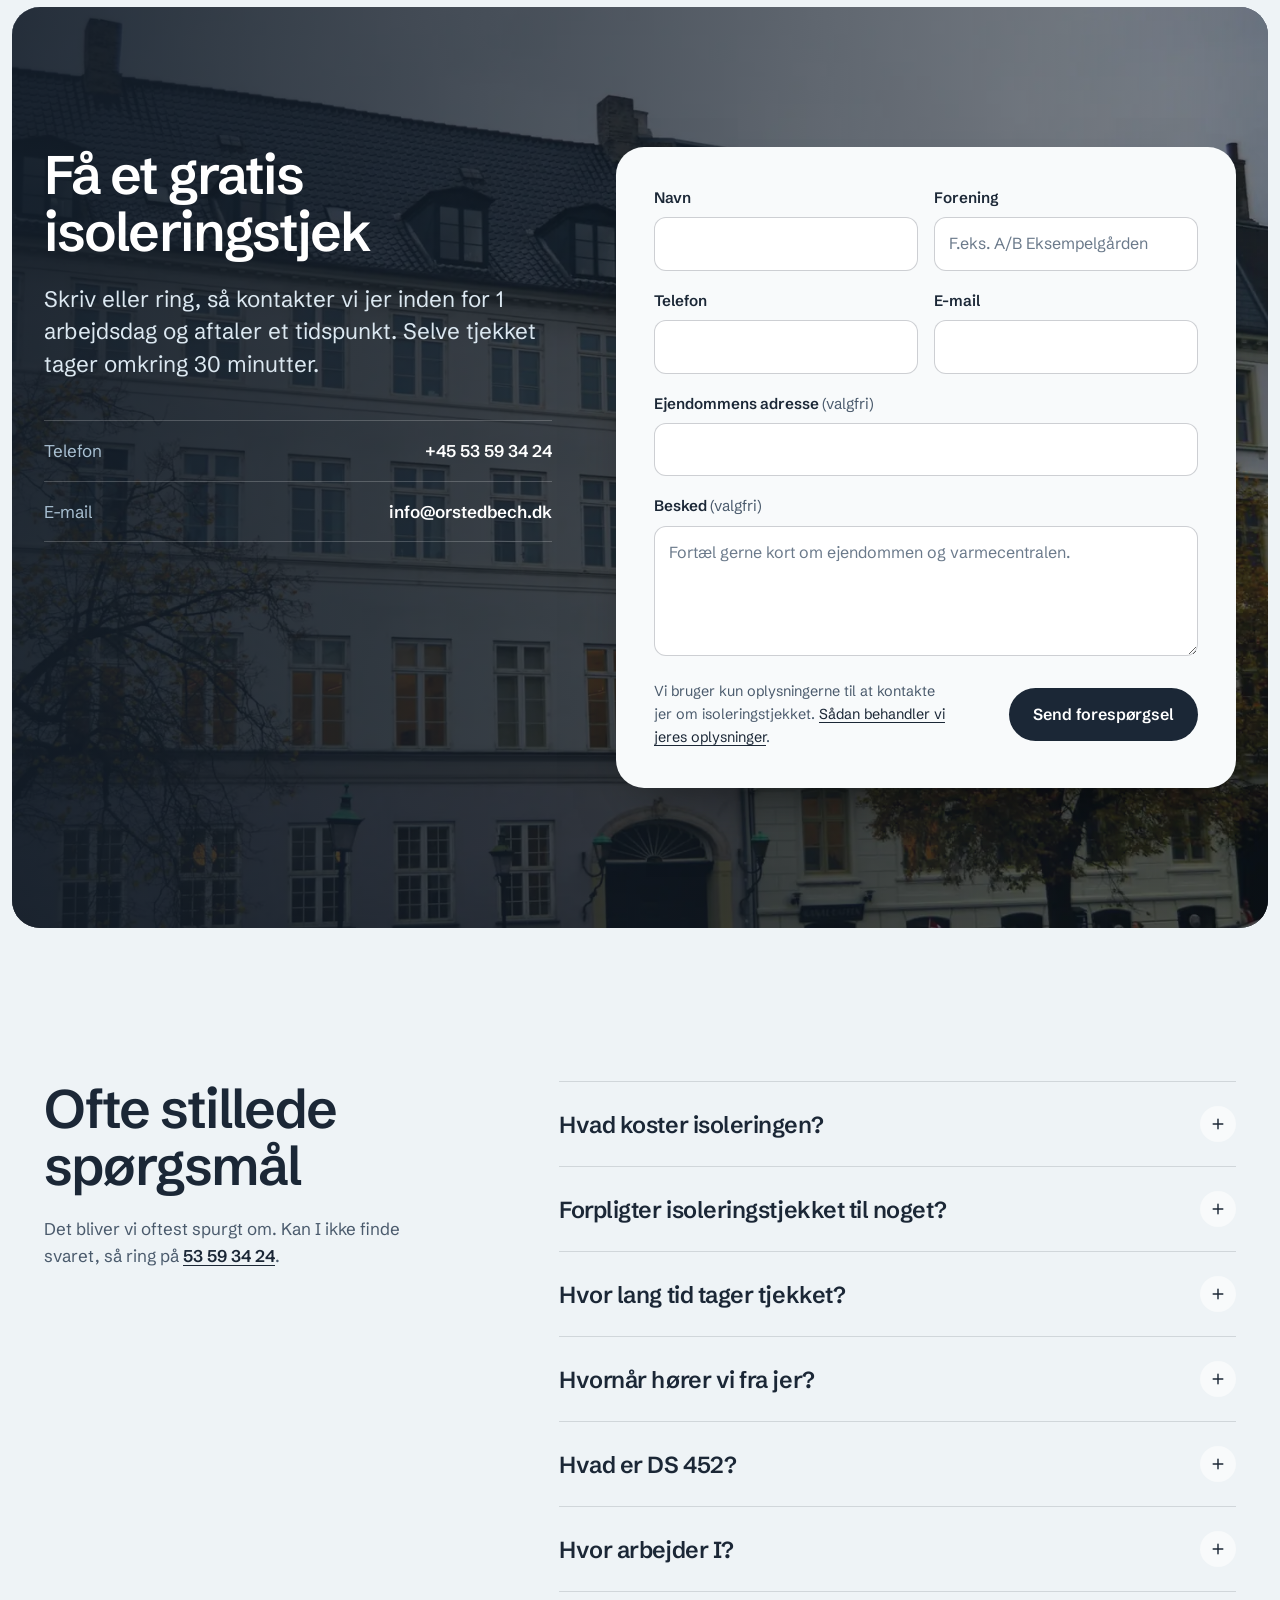
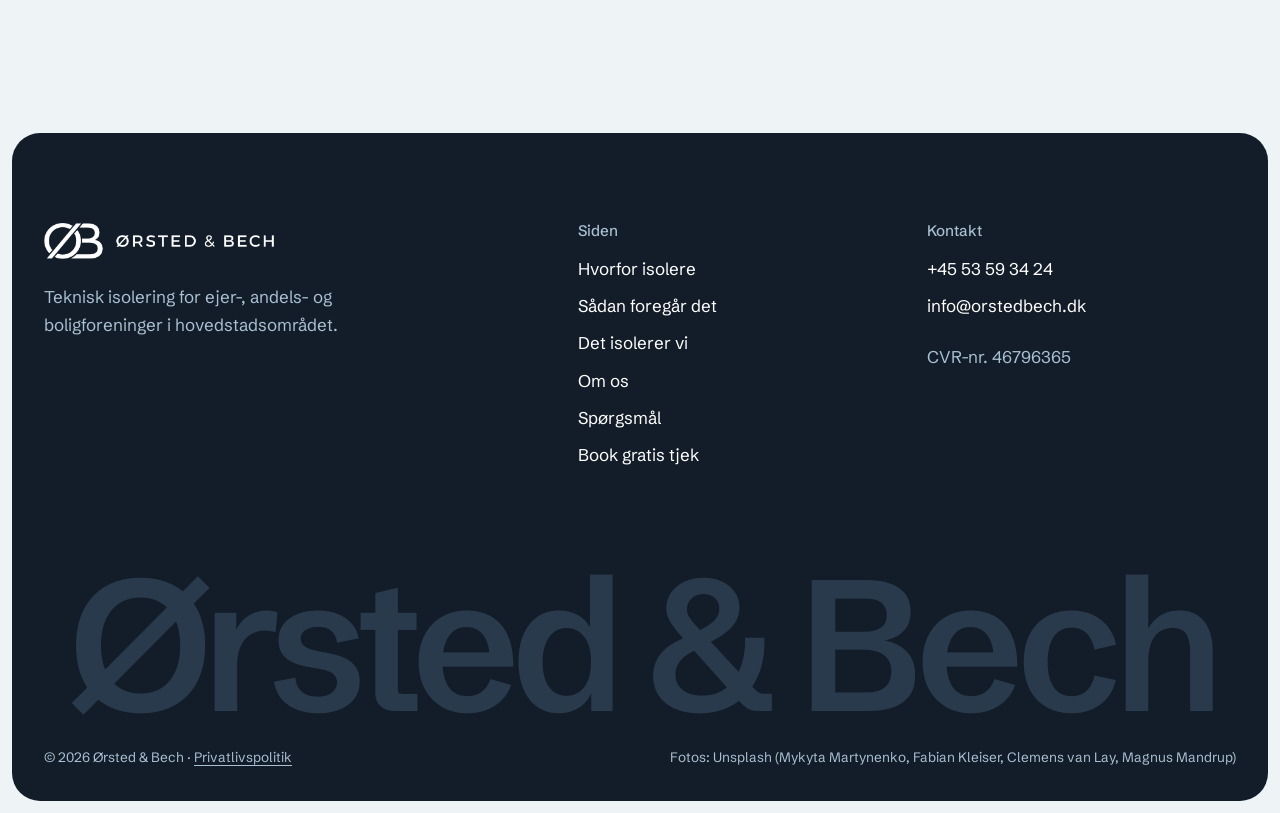
==== commit c73e5e8e: "Overslag som referencecase i fuld bredde; kortere tekster; ret tal-mellemrum Co-Authored-By: Claude " ====
--- a/index.html
+++ b/index.html
@@ -17,7 +17,7 @@
   <link rel="canonical" href="https://orstedbech.dk/">
   <link rel="icon" type="image/png" href="assets/img/favicon.png">
   <link rel="preload" href="assets/fonts/schibsted-grotesk-latin.woff2" as="font" type="font/woff2" crossorigin>
-  <link rel="stylesheet" href="assets/css/styles.css?v=20260925h">
+  <link rel="stylesheet" href="assets/css/styles.css?v=20260925i">
   <script type="application/ld+json">
   {
     "@context": "https://schema.org",
@@ -64,7 +64,7 @@
         <div class="hero__scrim" aria-hidden="true"></div>
         <div class="hero__content">
           <h1 class="hero__title">Jeres kælder koster jer&nbsp;penge,<br> vi viser jer hvor&nbsp;meget.</h1>
-          <p class="hero__lead">Uisolerede rør og ventiler sender foreningens varmepenge direkte ud i kælderen. Vi kommer gratis ud, gennemgår jeres varmecentral på cirka 30 minutter og viser jer, hvor meget I kan spare. Helt uden forpligtelser.</p>
+          <p class="hero__lead">Uisolerede rør og ventiler sender foreningens varmepenge direkte ud i kælderen. Vi kommer gratis ud, gennemgår jeres varmecentral på cirka 30 minutter og viser jer, hvor meget I kan spare. Tjekket forpligter ikke til noget.</p>
           <div class="hero__actions">
             <a class="btn btn--ice" href="#book">Book gratis isoleringstjek
               <svg viewBox="0 0 20 20" width="18" height="18" aria-hidden="true"><path d="M4 10h11m-4-4 4 4-4 4" fill="none" stroke="currentColor" stroke-width="1.8" stroke-linecap="round" stroke-linejoin="round"/></svg>
@@ -76,7 +76,7 @@
               <img src="assets/img/adam-lille.webp" alt="" width="96" height="96">
               <img src="assets/img/jomaa-lille.webp" alt="" width="96" height="96">
             </span>
-            <span>Adam og Jomaa kommer selv ud. Ingeniører og håndværkere, der også udfører isoleringen</span>
+            <span>Adam og Jomaa kommer selv ud. Ingeniører, der også udfører isoleringen</span>
           </a>
         </div>
       </div>
@@ -95,22 +95,22 @@
           <header class="estimate__head">
             <img src="assets/img/monogram-navy.png" alt="" width="194" height="120">
             <div>
-              <h3 id="overslag-titel">Jeres overslag</h3>
-              <p>Udarbejdes efter det gratis isoleringstjek</p>
+              <p class="estimate__eyebrow">Referencecase</p>
+              <h3 id="overslag-titel">Ejendom med 100&nbsp;m uisolerede rør i kælderen</h3>
+              <p>Et eksempel på, hvor konkret jeres overslag bliver efter det gratis isoleringstjek.</p>
             </div>
           </header>
-          <p class="estimate__example">Eksempel: ejendom med 100&nbsp;m uisolerede rør i kælderen</p>
           <dl class="estimate__rows">
             <div class="estimate__row">
-              <dt>Nuværende varmetab<span>fra uisolerede rør og komponenter</span></dt>
+              <dt>Nuværende varmetab</dt>
               <dd><span>ca.&nbsp;6&nbsp;kW</span> <span>ca.&nbsp;42&nbsp;MWh/år</span></dd>
             </div>
             <div class="estimate__row">
-              <dt>Forventet besparelse<span>opgjort i kroner om året</span></dt>
+              <dt>Forventet besparelse</dt>
               <dd><span>ca.&nbsp;20.000&nbsp;kr./år</span></dd>
             </div>
             <div class="estimate__row">
-              <dt>Tilbagebetalingstid<span>hvornår isoleringen har tjent sig hjem</span></dt>
+              <dt>Tilbagebetalingstid</dt>
               <dd><span>ca.&nbsp;2–3&nbsp;år</span></dd>
             </div>
           </dl>
@@ -161,7 +161,7 @@
               </ul>
             </div>
           </details>
-          <p class="estimate__foot">I beslutter jer først, når I har set tallene. Tjekket forpligter ikke til noget.</p>
+          <p class="estimate__foot">I beslutter jer først, når I har set tallene for jeres egen ejendom.</p>
         </article>
       </div>
     </section>
@@ -379,6 +379,6 @@
     <a class="action-bar__book" href="#book">Book gratis tjek</a>
   </div>
 
-  <script src="assets/js/main.js?v=20260925h" defer></script>
+  <script src="assets/js/main.js?v=20260925i" defer></script>
 </body>
 </html>
--- a/assets/css/styles.css
+++ b/assets/css/styles.css
@@ -201,19 +201,14 @@
 @keyframes hero-settle { to { transform: scale(1); } }
 
 /* Problem + estimate */
-.problem__grid {
-  display: grid; gap: clamp(28px, 4vw, 56px);
-  grid-template-columns: minmax(0, 1fr);
-  grid-template-areas: "text" "est";
-  align-items: start; justify-items: center;
-}
-.problem__text { grid-area: text; text-align: center; }
-.problem__text .h2 { max-width: 16ch; margin-inline: auto; }
-.problem__text .lede { margin: 28px auto 0; max-width: 40ch; }
-.problem__text p:not(.lede) { margin: 18px auto 0; max-width: 58ch; color: var(--ink-2); }
+.problem__grid { display: grid; gap: clamp(48px, 6vw, 80px); }
+.problem__text { display: grid; grid-template-columns: minmax(0, 1.1fr) minmax(0, 1fr); gap: 20px clamp(28px, 4vw, 64px); align-items: end; }
+.problem__text .h2 { grid-row: span 2; max-width: 16ch; }
+.problem__text .lede { max-width: 40ch; }
+.problem__text p:not(.lede) { max-width: 52ch; color: var(--ink-2); }
 
 .estimate {
-  grid-area: est; width: 100%; max-width: 760px;
+  width: 100%;
   background: var(--paper); border-radius: var(--radius);
   padding: clamp(24px, 3vw, 40px);
   box-shadow: 0 30px 60px -40px rgba(19, 29, 41, 0.45), 0 1px 0 rgba(255, 255, 255, 0.8) inset;
@@ -221,22 +216,21 @@
 .estimate__head { display: flex; align-items: center; gap: 16px; padding-bottom: 24px; border-bottom: 1px solid var(--line); }
 .estimate__head img { width: 52px; height: auto; }
 .estimate__head h3 { font-size: 1.6rem; }
-.estimate__head p { font-size: 0.92rem; color: var(--ink-2); margin-top: 4px; }
-.estimate__example {
-  display: inline-block; margin-top: 20px; padding: 6px 12px; border-radius: 10px;
-  background: var(--mist); font-size: 0.88rem; font-weight: 500; color: var(--ink-2); line-height: 1.35;
-}
-.estimate__rows { margin: 6px 0 0; }
+.estimate__head p { font-size: 0.95rem; color: var(--ink-2); margin-top: 6px; }
+.estimate__head .estimate__eyebrow {
+  display: inline-block; margin: 0 0 8px; padding: 4px 10px; border-radius: 999px;
+  background: var(--ice); color: var(--navy); font-size: 0.8rem; font-weight: 600; letter-spacing: 0.02em;
+}
+.estimate__rows { margin: 0; display: grid; grid-template-columns: repeat(3, minmax(0, 1fr)); }
 .estimate__row {
-  display: grid; grid-template-columns: minmax(0, 1fr) auto; align-items: center; gap: 6px 20px;
-  padding: 22px 0; border-bottom: 1px solid var(--line);
-}
-.estimate__row dt { font-weight: 600; font-size: 1.2rem; letter-spacing: -0.02em; line-height: 1.3; }
-.estimate__row dt span { display: block; margin-top: 4px; font-weight: 400; font-size: 0.98rem; letter-spacing: 0; color: var(--ink-2); }
+  display: flex; flex-direction: column-reverse; justify-content: flex-end; gap: 8px;
+  padding: 28px 24px 28px 0; border-bottom: 1px solid var(--line);
+}
+.estimate__row + .estimate__row { padding-left: 24px; border-left: 1px solid var(--line); }
+.estimate__row dt { font-weight: 500; font-size: 1rem; line-height: 1.3; color: var(--ink-2); }
 .estimate__row dd {
-  margin: 0; max-width: 9em; text-align: right;
-  font-weight: 600; font-size: 1.2rem; letter-spacing: -0.02em; line-height: 1.3; color: var(--navy);
-  font-variant-numeric: tabular-nums;
+  margin: 0;
+  font-weight: 600; font-size: clamp(1.5rem, 1.2rem + 1vw, 2.1rem); letter-spacing: -0.03em; line-height: 1.15; color: var(--navy);
 }
 .estimate__row dd span { display: block; white-space: nowrap; }
 .estimate__foot { margin-top: 22px; font-size: 0.95rem; color: var(--ink-2); }
@@ -486,7 +480,10 @@
   .steps__list { grid-template-columns: 1fr; }
   .step { min-height: 0; }
   .step h3 { padding-top: 28px; }
-  .services__top, .services__grid, .section-head--split { grid-template-columns: 1fr; }
+  .services__top, .services__grid, .section-head--split, .problem__text { grid-template-columns: 1fr; }
+  .problem__text .h2 { grid-row: auto; }
+  .estimate__rows { grid-template-columns: 1fr; }
+  .estimate__row, .estimate__row + .estimate__row { padding: 22px 0; border-left: 0; }
   .services__photo { aspect-ratio: 16 / 10; }
   .services__list li { grid-template-columns: 1fr; }
   .people { grid-template-columns: repeat(2, minmax(0, 1fr)); }
@@ -516,8 +513,6 @@
   .hero__actions .btn { width: 100%; justify-content: center; }
   .form__grid { grid-template-columns: 1fr; }
   .form__foot .btn { width: 100%; justify-content: center; }
-  .estimate__row { grid-template-columns: 1fr; }
-  .estimate__row dd { max-width: none; text-align: left; }
   .people { grid-template-columns: minmax(0, 420px); }
   .footer__grid { grid-template-columns: 1fr; }
   .menu-toggle__label { position: absolute; width: 1px; height: 1px; overflow: hidden; clip: rect(0 0 0 0); }
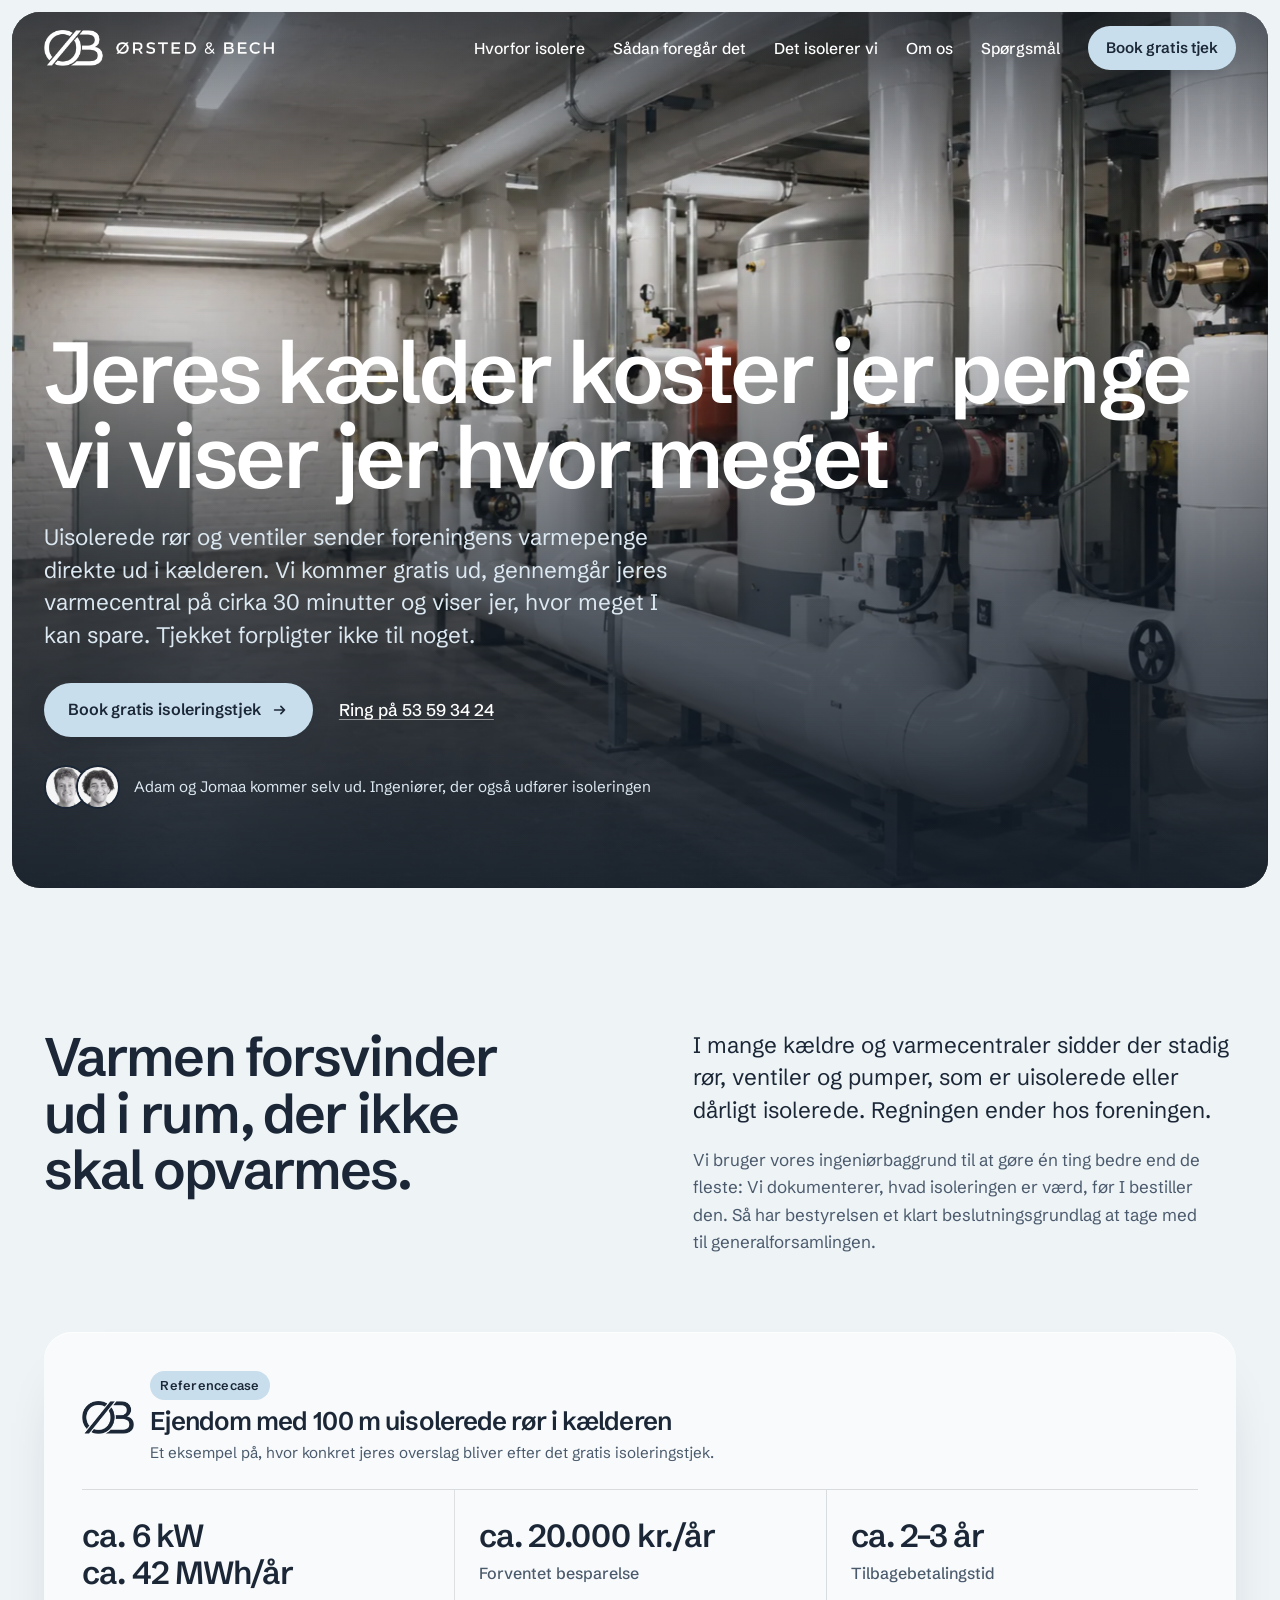
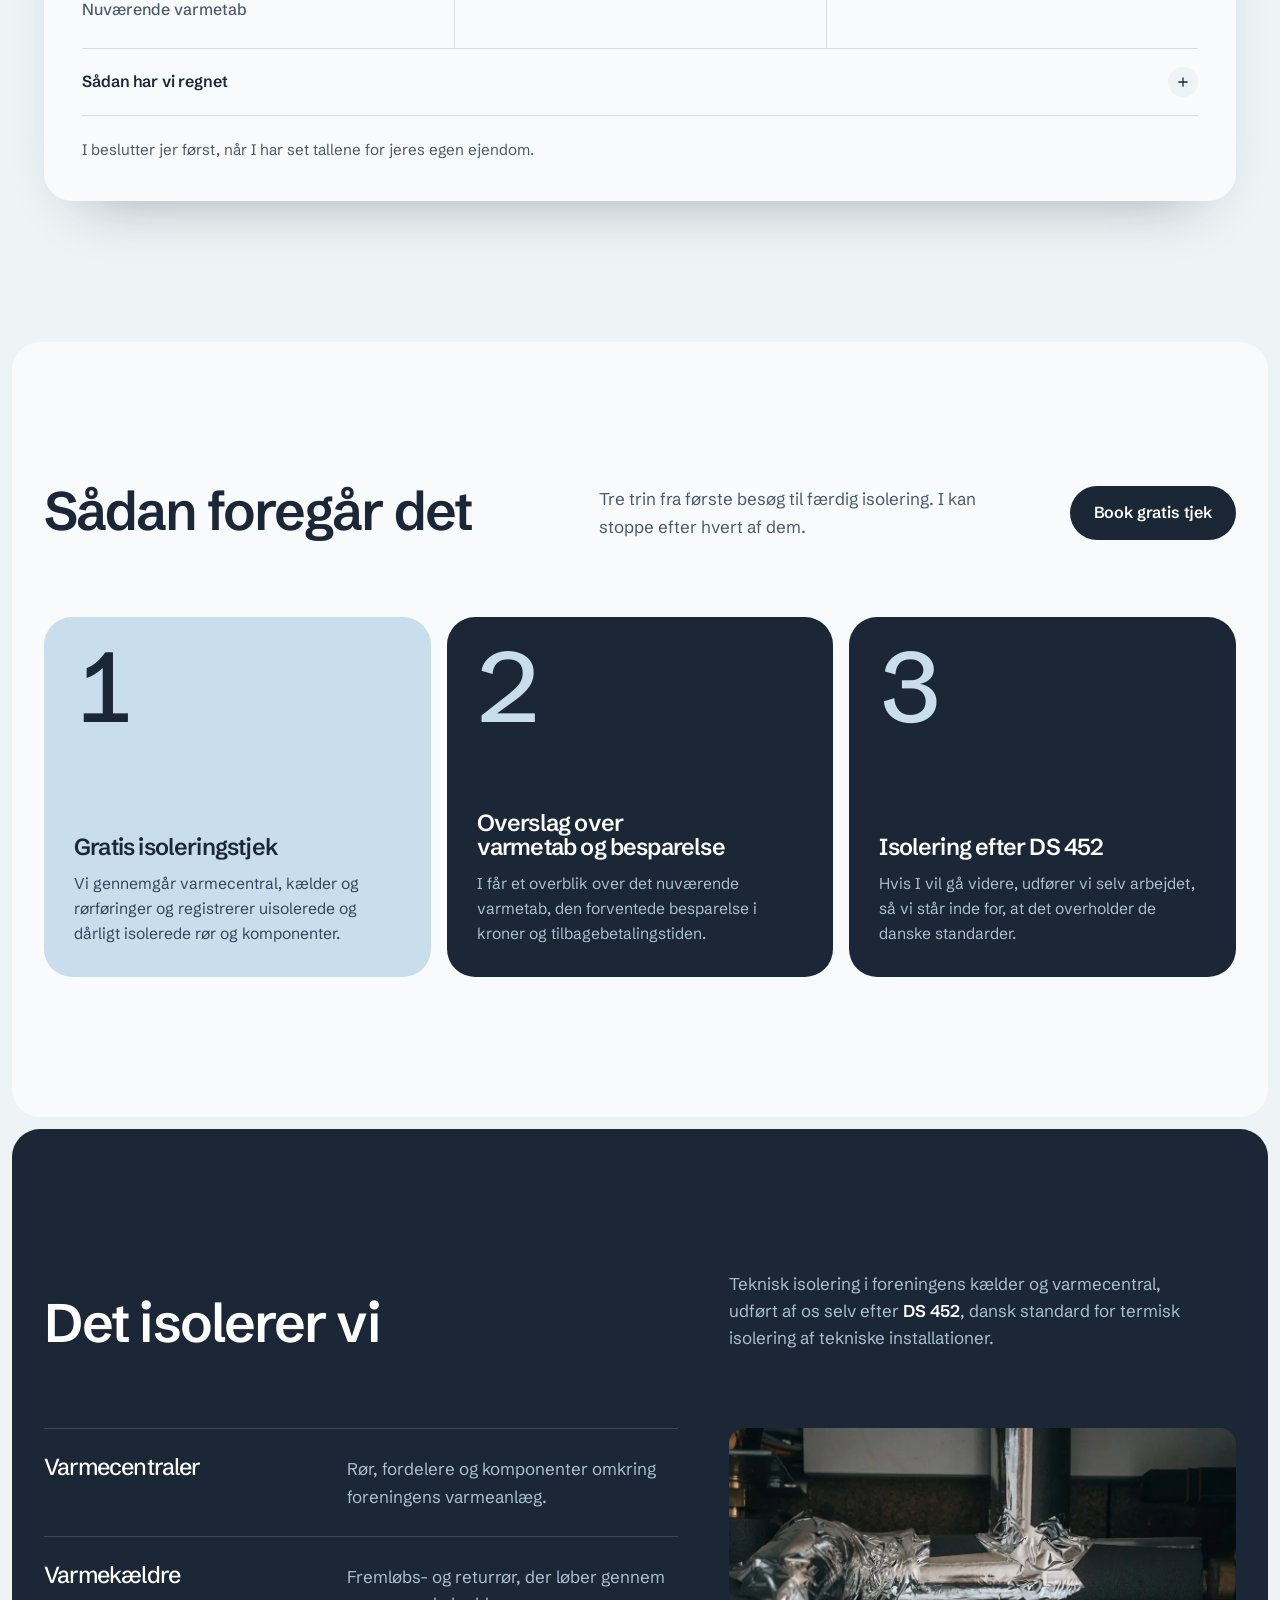
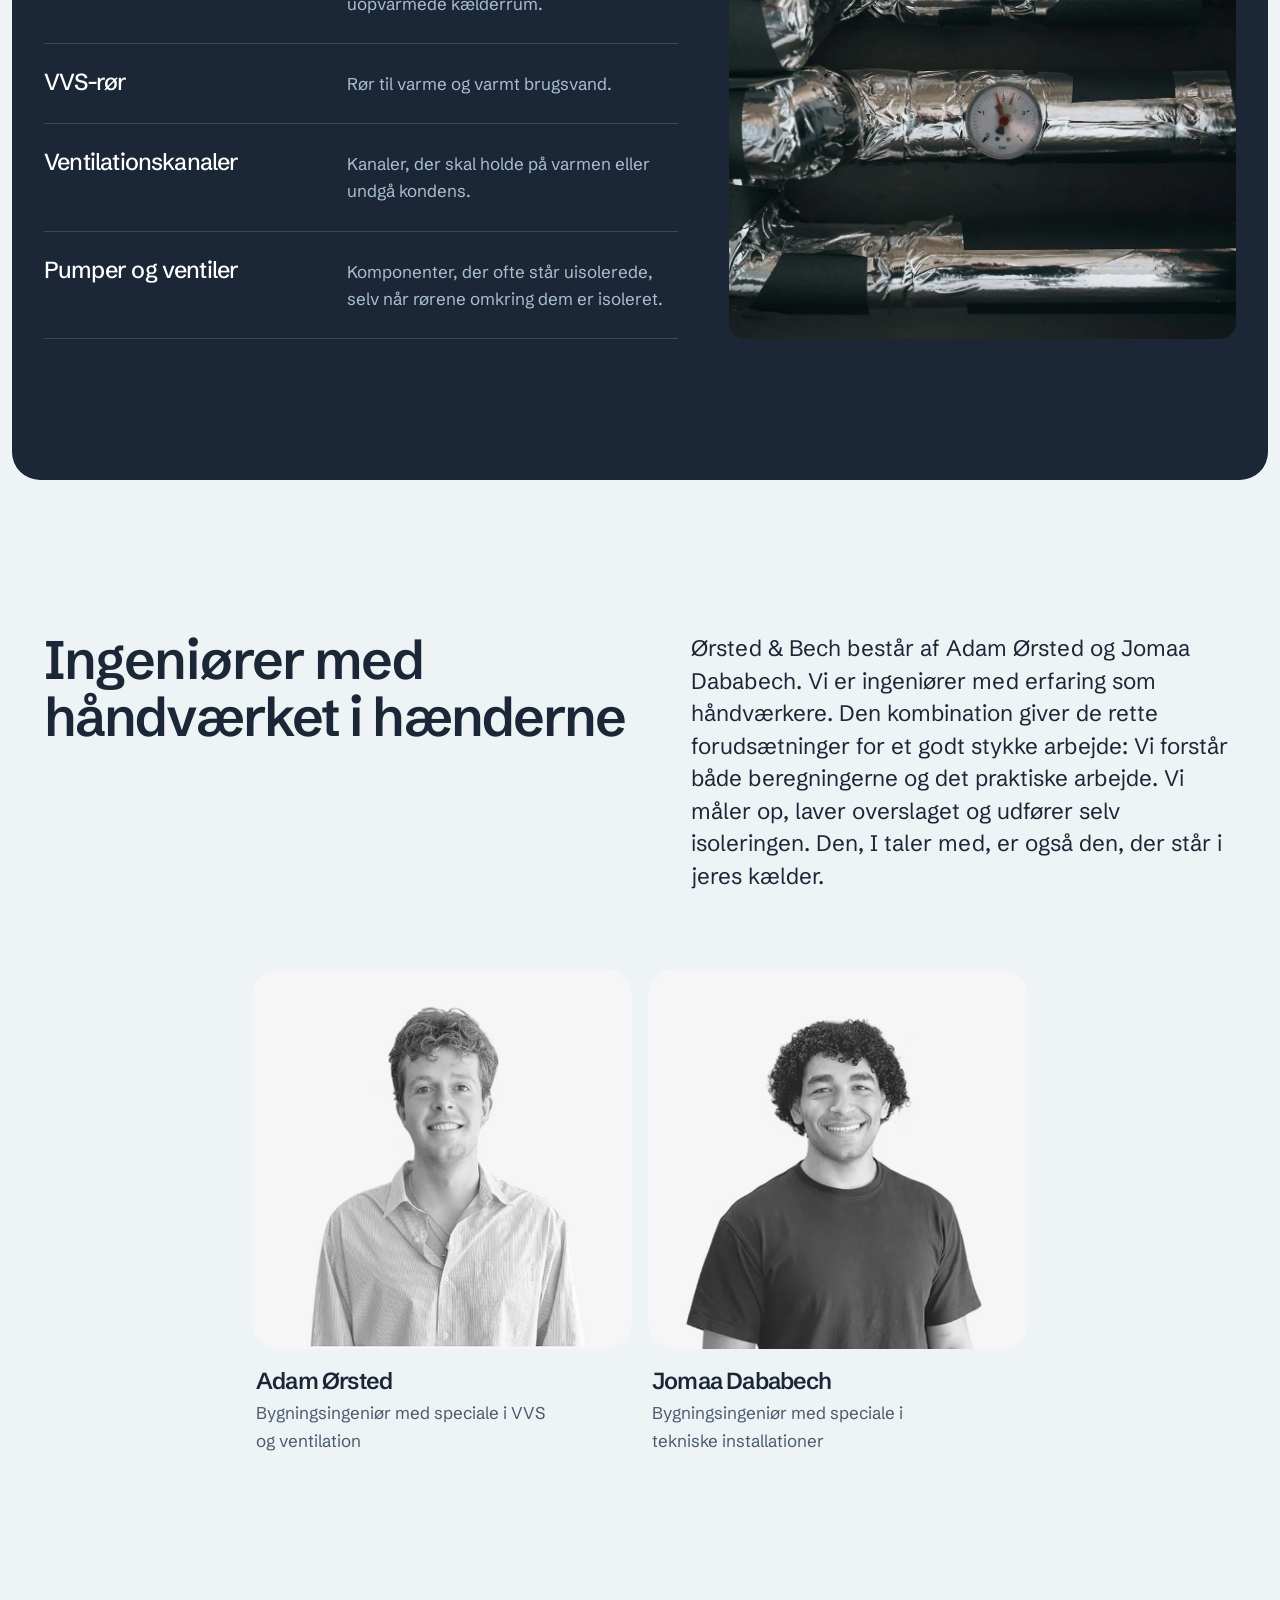
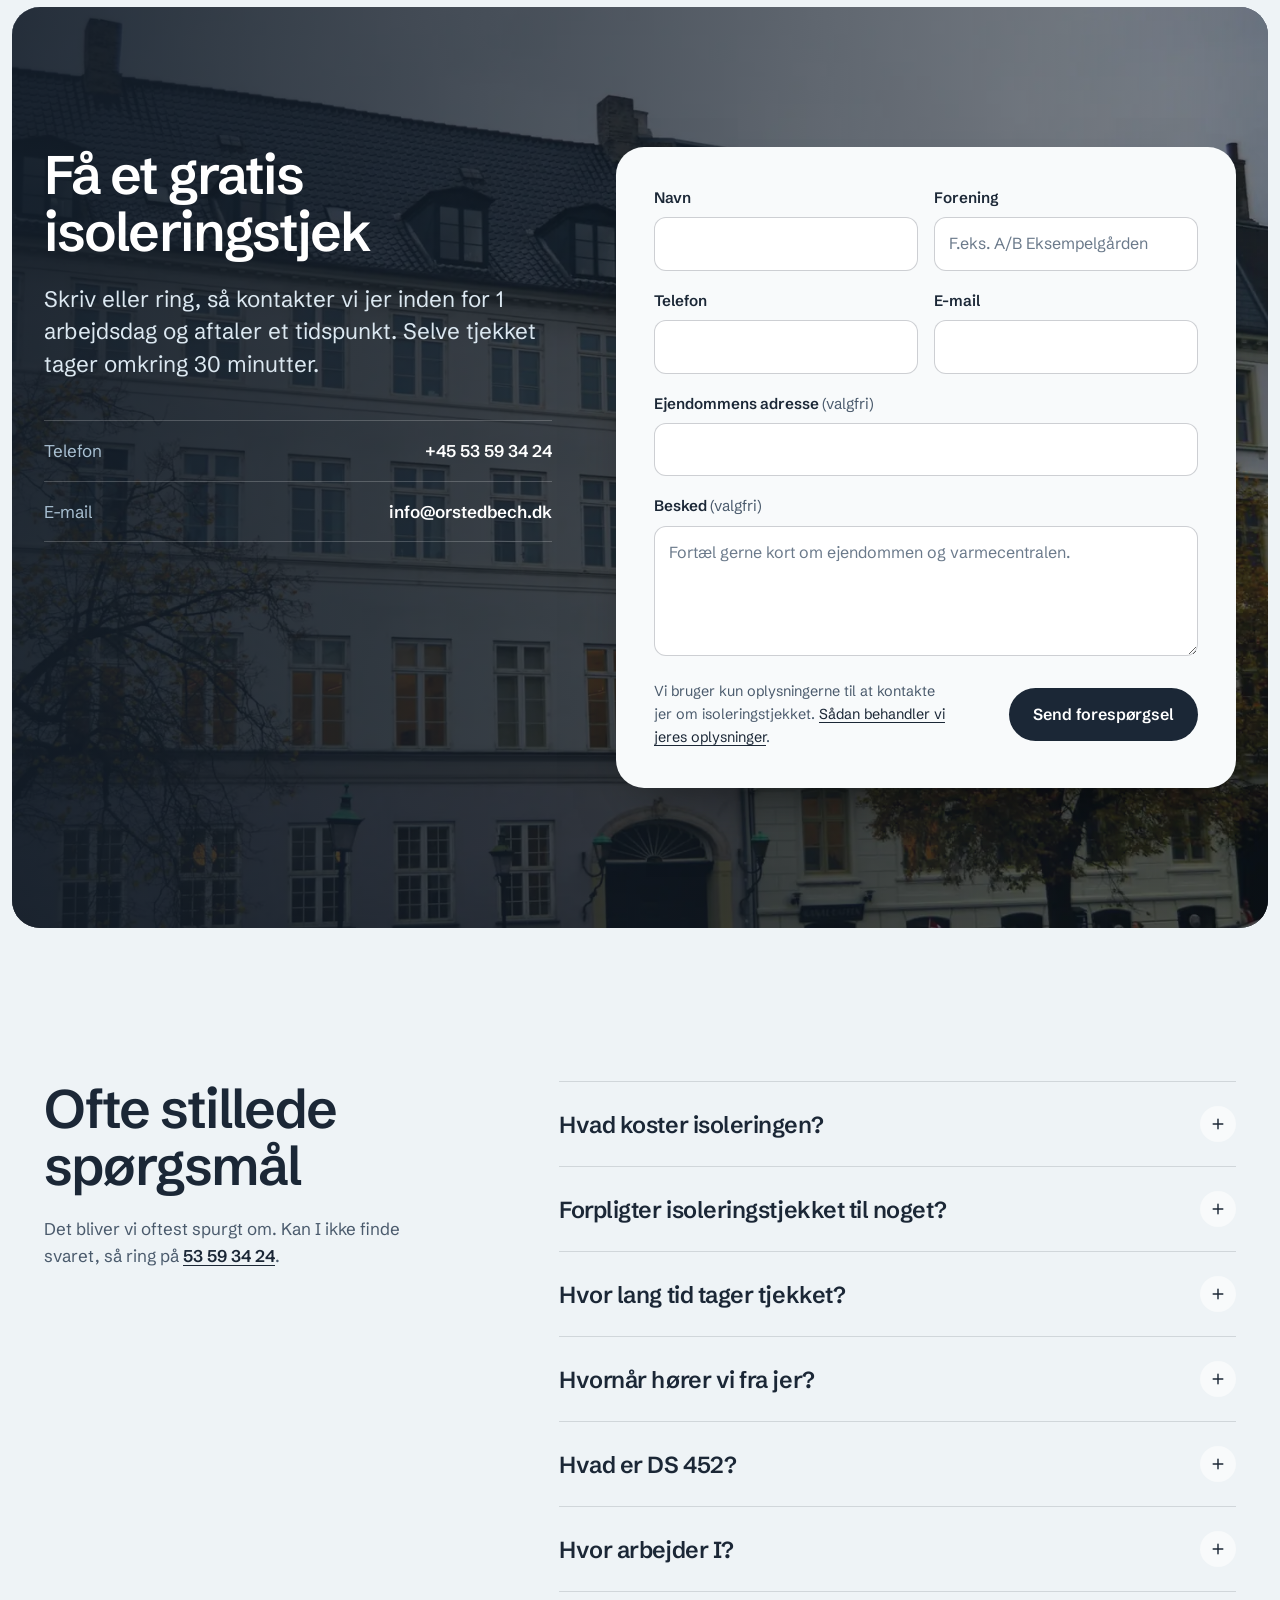
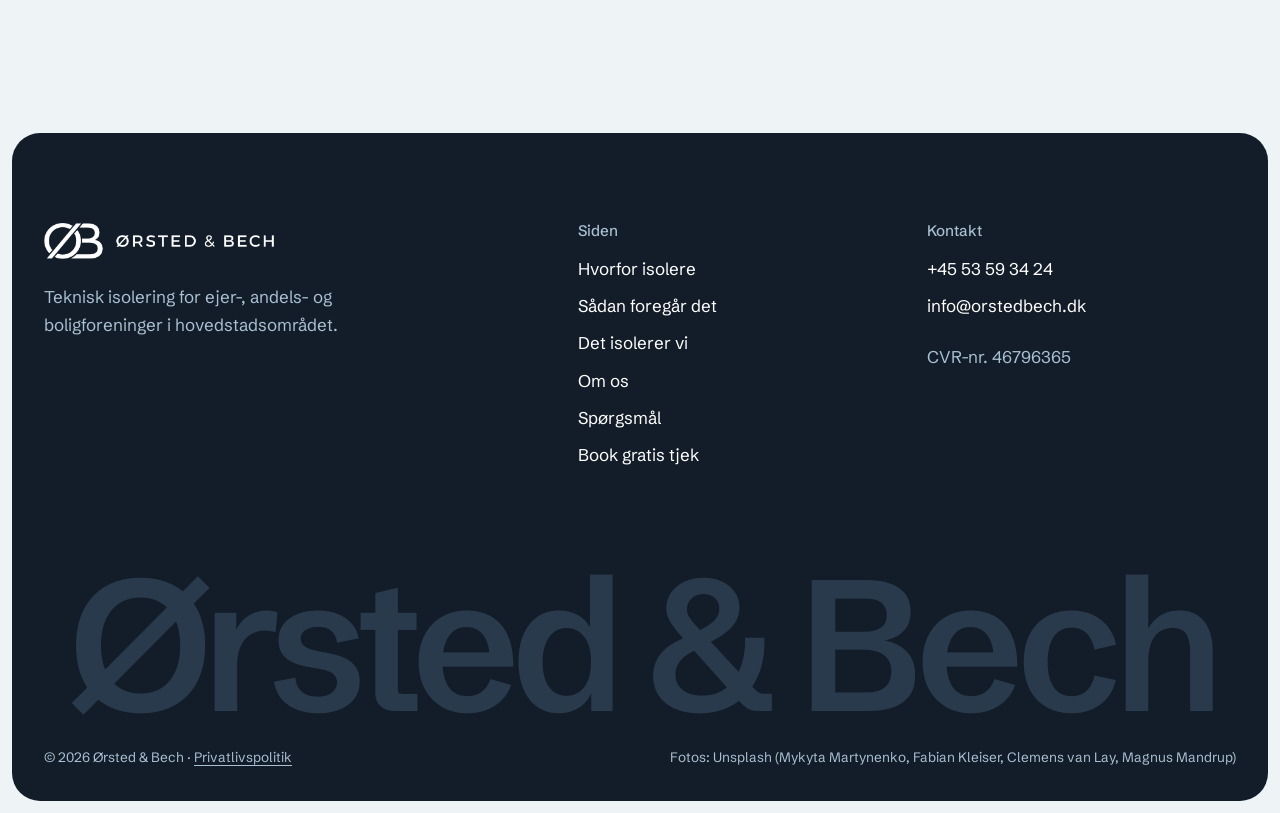
==== commit b0b9bfbc: "Overskrift uden komma og punktum; overskrifter og tekst ved siden af starter i samme højde Co-Author" ====
--- a/index.html
+++ b/index.html
@@ -17,7 +17,7 @@
   <link rel="canonical" href="https://orstedbech.dk/">
   <link rel="icon" type="image/png" href="assets/img/favicon.png">
   <link rel="preload" href="assets/fonts/schibsted-grotesk-latin.woff2" as="font" type="font/woff2" crossorigin>
-  <link rel="stylesheet" href="assets/css/styles.css?v=20260925i">
+  <link rel="stylesheet" href="assets/css/styles.css?v=20260925j">
   <script type="application/ld+json">
   {
     "@context": "https://schema.org",
@@ -63,7 +63,7 @@
         <img class="hero__img" src="assets/img/varmecentral.webp" alt="Varmecentral i en kælder med hvidt isolerede rør, pumper og ventiler" width="1672" height="941" fetchpriority="high">
         <div class="hero__scrim" aria-hidden="true"></div>
         <div class="hero__content">
-          <h1 class="hero__title">Jeres kælder koster jer&nbsp;penge,<br> vi viser jer hvor&nbsp;meget.</h1>
+          <h1 class="hero__title">Jeres kælder koster jer&nbsp;penge<br> vi viser jer hvor&nbsp;meget</h1>
           <p class="hero__lead">Uisolerede rør og ventiler sender foreningens varmepenge direkte ud i kælderen. Vi kommer gratis ud, gennemgår jeres varmecentral på cirka 30 minutter og viser jer, hvor meget I kan spare. Tjekket forpligter ikke til noget.</p>
           <div class="hero__actions">
             <a class="btn btn--ice" href="#book">Book gratis isoleringstjek
@@ -379,6 +379,6 @@
     <a class="action-bar__book" href="#book">Book gratis tjek</a>
   </div>
 
-  <script src="assets/js/main.js?v=20260925i" defer></script>
+  <script src="assets/js/main.js?v=20260925j" defer></script>
 </body>
 </html>
--- a/assets/css/styles.css
+++ b/assets/css/styles.css
@@ -202,7 +202,7 @@
 
 /* Problem + estimate */
 .problem__grid { display: grid; gap: clamp(48px, 6vw, 80px); }
-.problem__text { display: grid; grid-template-columns: minmax(0, 1.1fr) minmax(0, 1fr); gap: 20px clamp(28px, 4vw, 64px); align-items: end; }
+.problem__text { display: grid; grid-template-columns: minmax(0, 1.1fr) minmax(0, 1fr); gap: 20px clamp(28px, 4vw, 64px); align-items: start; }
 .problem__text .h2 { grid-row: span 2; max-width: 16ch; }
 .problem__text .lede { max-width: 40ch; }
 .problem__text p:not(.lede) { max-width: 52ch; color: var(--ink-2); }
@@ -282,7 +282,9 @@
 .steps { background: var(--paper); border-radius: var(--radius); margin-inline: var(--inset); }
 .section-head { display: grid; grid-template-columns: minmax(0, 1.2fr) minmax(0, 1fr) auto; gap: 24px 48px; align-items: end; }
 .section-head p { color: var(--ink-2); max-width: 44ch; }
-.section-head--split { grid-template-columns: minmax(0, 1.1fr) minmax(0, 1fr); }
+.section-head--split { grid-template-columns: minmax(0, 1.1fr) minmax(0, 1fr); align-items: start; }
+/* Side-by-side heading and text: trim line spacing so the first lines' letters start at the same height */
+.problem__text .h2, .problem__text .lede, .section-head--split .h2, .section-head--split p { text-box: trim-start cap alphabetic; }
 .steps__list {
   list-style: none; margin: clamp(48px, 6vw, 80px) 0 0; padding: 0;
   display: grid; grid-template-columns: repeat(3, minmax(0, 1fr)); gap: 16px;
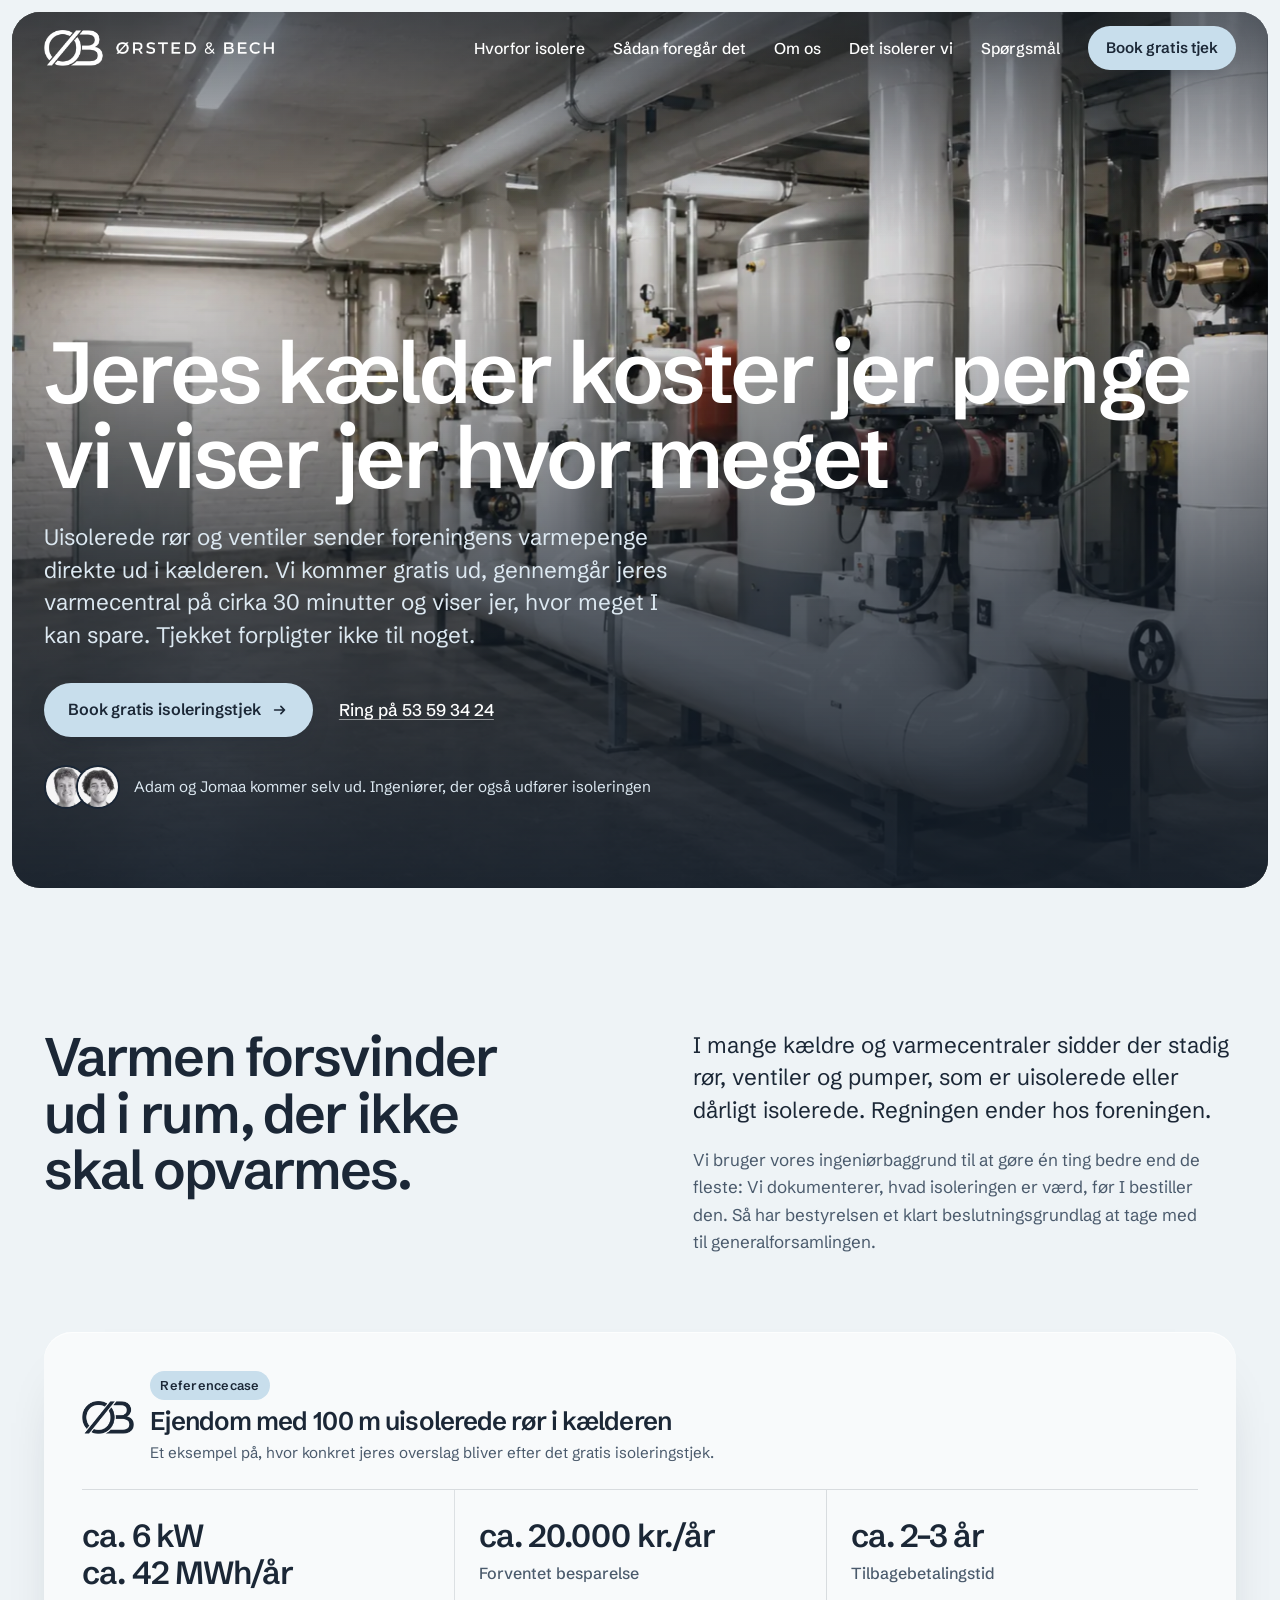
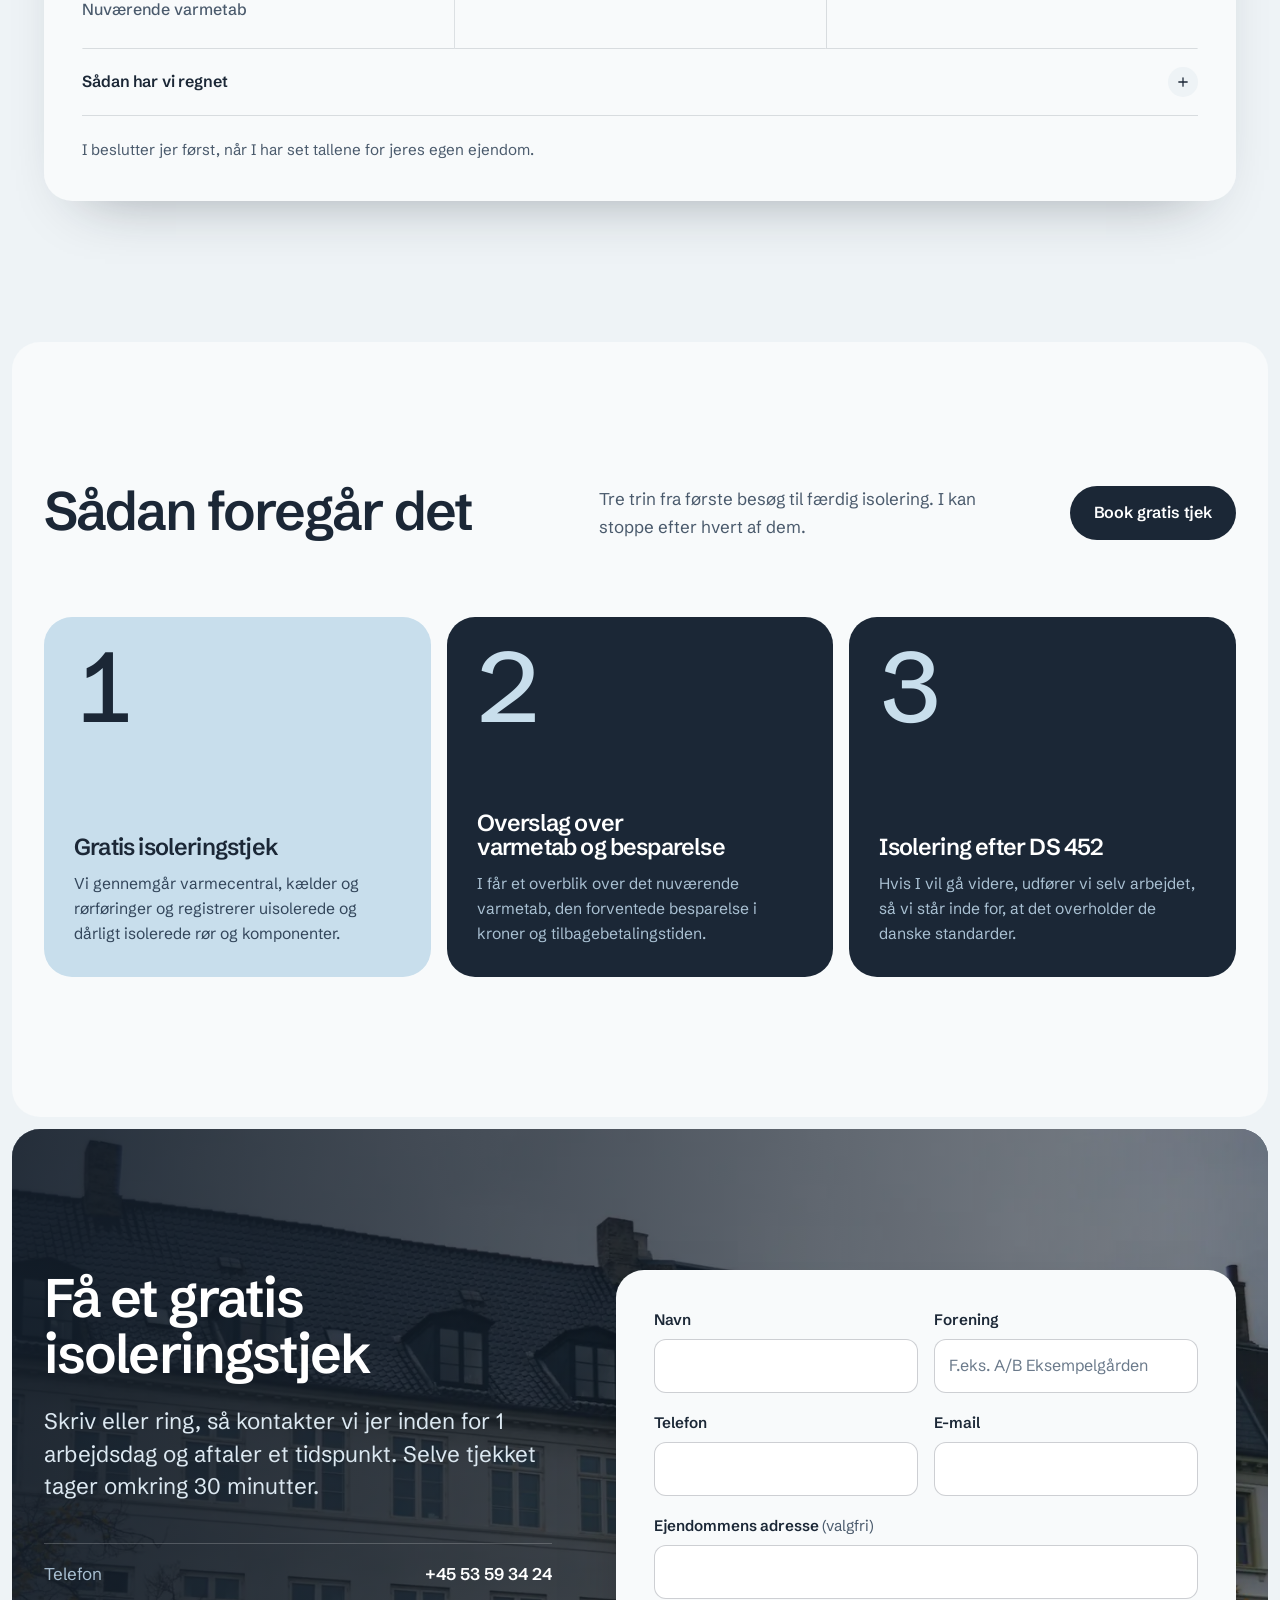
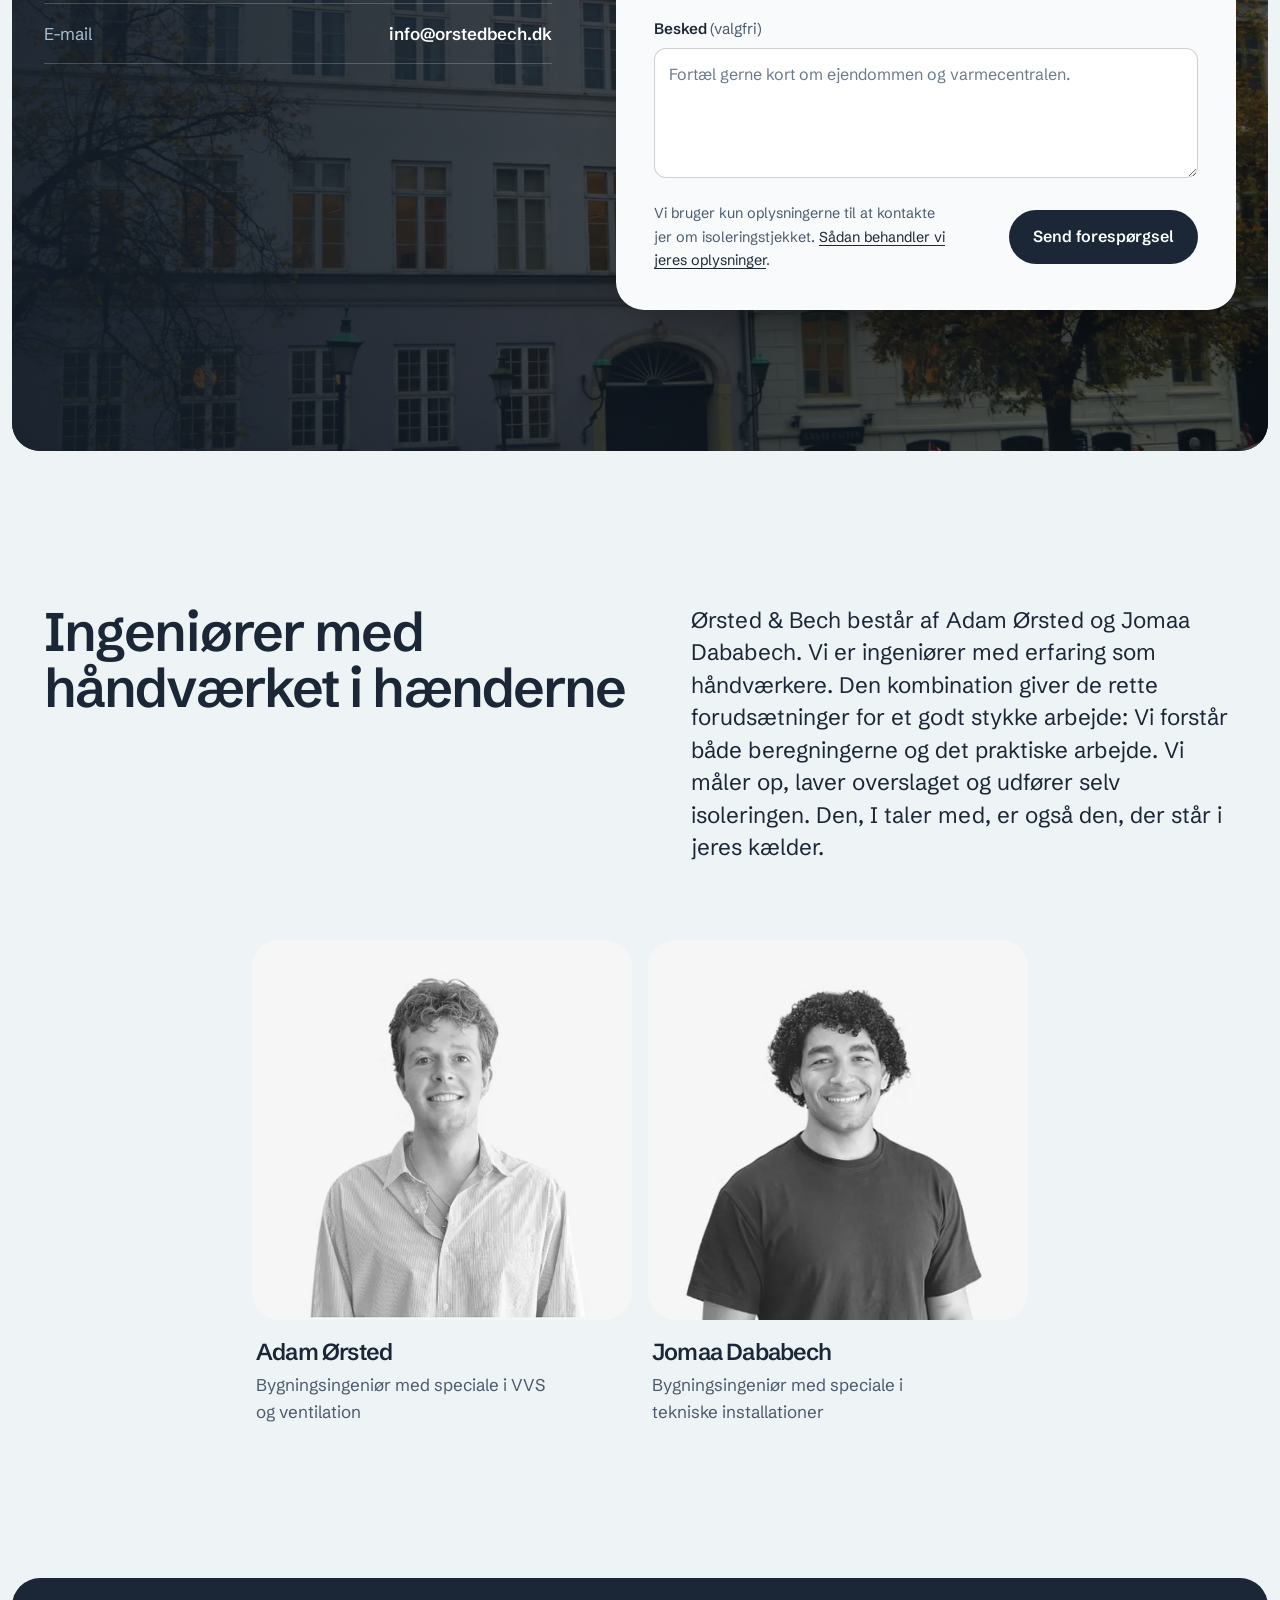
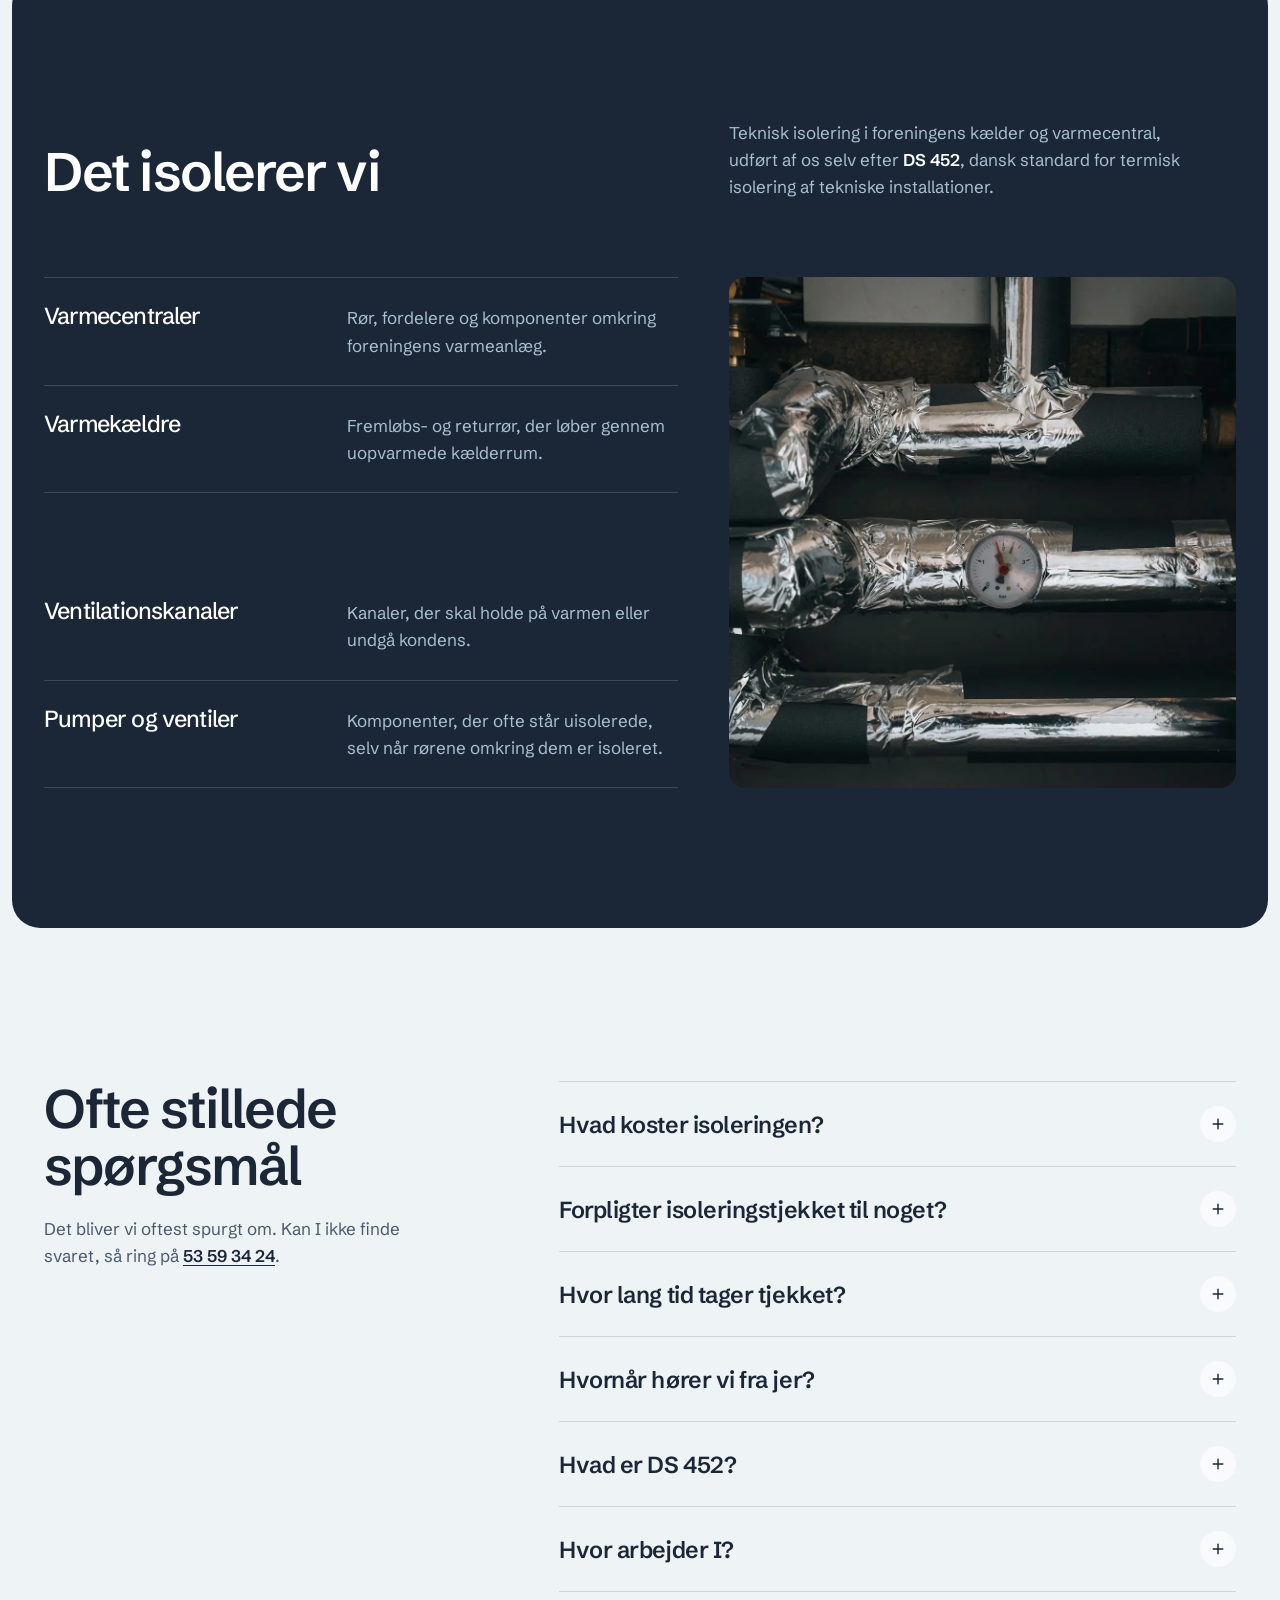
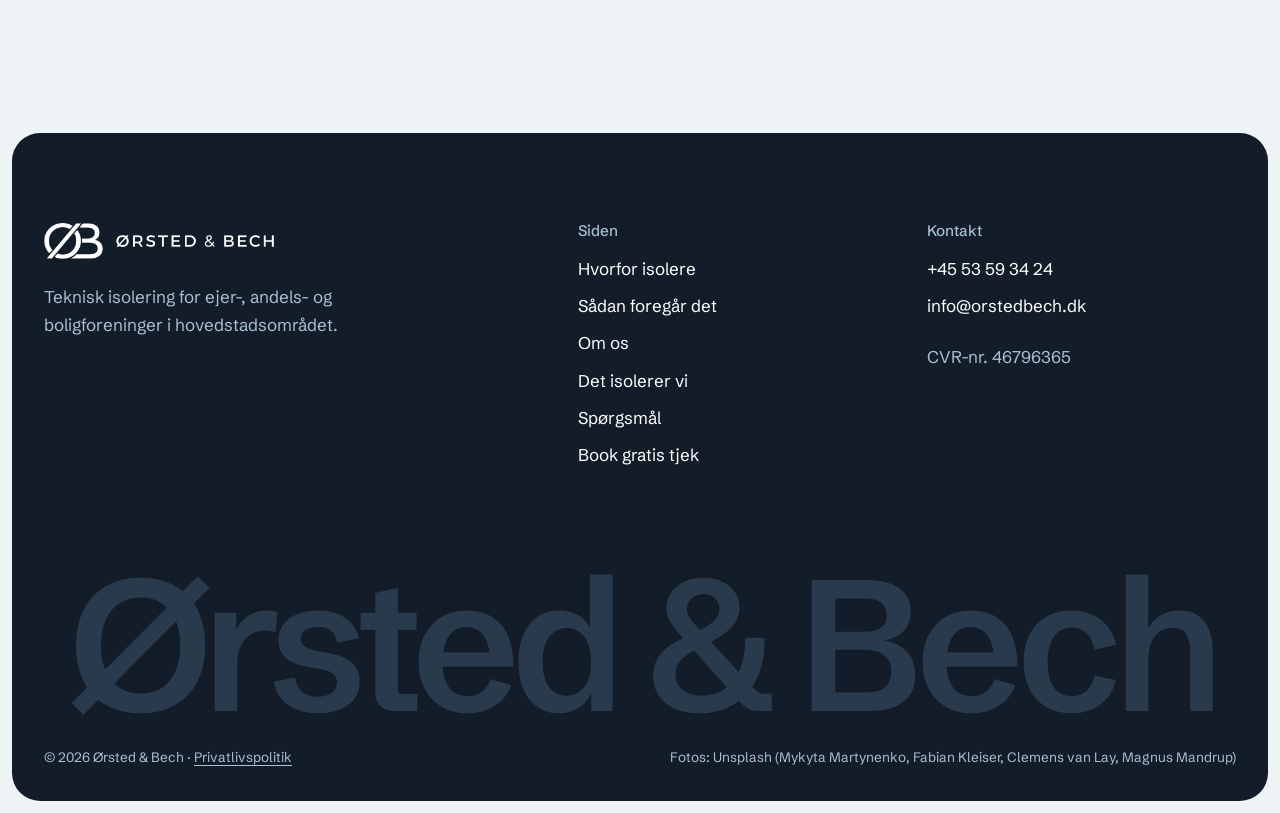
==== commit ff68c6a9: "Flyt booking-sektionen op før Om os og Det isolerer vi Co-Authored-By: Claude Opus 5.5 <noreply@anth" ====
--- a/index.html
+++ b/index.html
@@ -48,8 +48,8 @@
       <nav class="nav" id="hovedmenu" aria-label="Hovedmenu" data-menu>
         <a href="#hvorfor">Hvorfor isolere</a>
         <a href="#saadan">Sådan foregår det</a>
+        <a href="#om-os">Om os</a>
         <a href="#ydelser">Det isolerer vi</a>
-        <a href="#om-os">Om os</a>
         <a href="#spoergsmaal">Spørgsmål</a>
         <a class="btn btn--ice btn--sm" href="#book">Book gratis tjek</a>
       </nav>
@@ -195,25 +195,60 @@
       </div>
     </section>
 
-    <!-- Ydelser -->
-    <section class="section services" id="ydelser">
-      <div class="container">
-        <div class="services__top">
-          <h2 class="h2">Det isolerer vi</h2>
-          <p>Teknisk isolering i foreningens kælder og varmecentral, udført af os selv efter <strong>DS&nbsp;452</strong>, dansk standard for termisk isolering af tekniske installationer.</p>
-        </div>
-
-        <div class="services__grid">
-          <ul class="services__list">
-            <li><h3>Varmecentraler</h3><p>Rør, fordelere og komponenter omkring foreningens varmeanlæg.</p></li>
-            <li><h3>Varmekældre</h3><p>Fremløbs- og returrør, der løber gennem uopvarmede kælderrum.</p></li>
-            <li><h3>VVS-rør</h3><p>Rør til varme og varmt brugsvand.</p></li>
-            <li><h3>Ventilationskanaler</h3><p>Kanaler, der skal holde på varmen eller undgå kondens.</p></li>
-            <li><h3>Pumper og ventiler</h3><p>Komponenter, der ofte står uisolerede, selv når rørene omkring dem er isoleret.</p></li>
-          </ul>
-          <figure class="services__photo">
-            <img src="assets/img/roer-isolering.webp" alt="Isolerede rør med manometer i et teknikrum" width="1600" height="1067" loading="lazy">
-          </figure>
+    <!-- Book -->
+    <section class="book" id="book">
+      <div class="book__frame">
+        <img class="book__img" src="assets/img/boligforening.webp" alt="Klassisk københavnsk etageejendom" width="1600" height="1064" loading="lazy">
+        <div class="book__scrim" aria-hidden="true"></div>
+        <div class="book__inner">
+          <div class="book__intro">
+            <h2 class="h2">Få et gratis isoleringstjek</h2>
+            <p>Skriv eller ring, så kontakter vi jer inden for 1 arbejdsdag og aftaler et tidspunkt. Selve tjekket tager omkring 30 minutter.</p>
+            <ul class="book__direct">
+              <li><span>Telefon</span><a href="tel:+4553593424">+45 53 59 34 24</a></li>
+              <li><span>E-mail</span><a href="mailto:info@orstedbech.dk">info@orstedbech.dk</a></li>
+            </ul>
+          </div>
+
+          <form class="form" action="https://formspree.io/f/xrpbkryl" method="POST" novalidate data-form>
+            <div class="form__grid">
+              <div class="field">
+                <label for="f-navn">Navn</label>
+                <input id="f-navn" name="navn" type="text" autocomplete="name" required>
+                <p class="field__error" id="f-navn-fejl" hidden>Skriv dit navn.</p>
+              </div>
+              <div class="field">
+                <label for="f-forening">Forening</label>
+                <input id="f-forening" name="forening" type="text" autocomplete="organization" required placeholder="F.eks. A/B Eksempelgården">
+                <p class="field__error" id="f-forening-fejl" hidden>Skriv foreningens navn.</p>
+              </div>
+              <div class="field">
+                <label for="f-telefon">Telefon</label>
+                <input id="f-telefon" name="telefon" type="tel" autocomplete="tel" inputmode="tel" required>
+                <p class="field__error" id="f-telefon-fejl" hidden>Skriv et telefonnummer, vi kan ringe til.</p>
+              </div>
+              <div class="field">
+                <label for="f-email">E-mail</label>
+                <input id="f-email" name="email" type="email" autocomplete="email" required>
+                <p class="field__error" id="f-email-fejl" hidden>Skriv en gyldig e-mailadresse.</p>
+              </div>
+              <div class="field field--wide">
+                <label for="f-adresse">Ejendommens adresse <span class="optional">(valgfri)</span></label>
+                <input id="f-adresse" name="adresse" type="text" autocomplete="street-address">
+              </div>
+              <div class="field field--wide">
+                <label for="f-besked">Besked <span class="optional">(valgfri)</span></label>
+                <textarea id="f-besked" name="besked" rows="4" placeholder="Fortæl gerne kort om ejendommen og varmecentralen."></textarea>
+              </div>
+            </div>
+            <input type="text" name="_gotcha" class="hp" tabindex="-1" autocomplete="off" aria-hidden="true">
+            <input type="hidden" name="_subject" value="Ny forespørgsel om gratis isoleringstjek">
+            <div class="form__foot">
+              <p class="form__note">Vi bruger kun oplysningerne til at kontakte jer om isoleringstjekket. <a href="privatliv.html">Sådan behandler vi jeres oplysninger</a>.</p>
+              <button class="btn btn--ice" type="submit" data-submit>Send forespørgsel</button>
+            </div>
+            <p class="form__status" role="status" aria-live="polite" data-status></p>
+          </form>
         </div>
       </div>
     </section>
@@ -245,60 +280,25 @@
       </div>
     </section>
 
-    <!-- Book -->
-    <section class="book" id="book">
-      <div class="book__frame">
-        <img class="book__img" src="assets/img/boligforening.webp" alt="Klassisk københavnsk etageejendom" width="1600" height="1064" loading="lazy">
-        <div class="book__scrim" aria-hidden="true"></div>
-        <div class="book__inner">
-          <div class="book__intro">
-            <h2 class="h2">Få et gratis isoleringstjek</h2>
-            <p>Skriv eller ring, så kontakter vi jer inden for 1 arbejdsdag og aftaler et tidspunkt. Selve tjekket tager omkring 30 minutter.</p>
-            <ul class="book__direct">
-              <li><span>Telefon</span><a href="tel:+4553593424">+45 53 59 34 24</a></li>
-              <li><span>E-mail</span><a href="mailto:info@orstedbech.dk">info@orstedbech.dk</a></li>
-            </ul>
-          </div>
-
-          <form class="form" action="https://formspree.io/f/xrpbkryl" method="POST" novalidate data-form>
-            <div class="form__grid">
-              <div class="field">
-                <label for="f-navn">Navn</label>
-                <input id="f-navn" name="navn" type="text" autocomplete="name" required>
-                <p class="field__error" id="f-navn-fejl" hidden>Skriv dit navn.</p>
-              </div>
-              <div class="field">
-                <label for="f-forening">Forening</label>
-                <input id="f-forening" name="forening" type="text" autocomplete="organization" required placeholder="F.eks. A/B Eksempelgården">
-                <p class="field__error" id="f-forening-fejl" hidden>Skriv foreningens navn.</p>
-              </div>
-              <div class="field">
-                <label for="f-telefon">Telefon</label>
-                <input id="f-telefon" name="telefon" type="tel" autocomplete="tel" inputmode="tel" required>
-                <p class="field__error" id="f-telefon-fejl" hidden>Skriv et telefonnummer, vi kan ringe til.</p>
-              </div>
-              <div class="field">
-                <label for="f-email">E-mail</label>
-                <input id="f-email" name="email" type="email" autocomplete="email" required>
-                <p class="field__error" id="f-email-fejl" hidden>Skriv en gyldig e-mailadresse.</p>
-              </div>
-              <div class="field field--wide">
-                <label for="f-adresse">Ejendommens adresse <span class="optional">(valgfri)</span></label>
-                <input id="f-adresse" name="adresse" type="text" autocomplete="street-address">
-              </div>
-              <div class="field field--wide">
-                <label for="f-besked">Besked <span class="optional">(valgfri)</span></label>
-                <textarea id="f-besked" name="besked" rows="4" placeholder="Fortæl gerne kort om ejendommen og varmecentralen."></textarea>
-              </div>
-            </div>
-            <input type="text" name="_gotcha" class="hp" tabindex="-1" autocomplete="off" aria-hidden="true">
-            <input type="hidden" name="_subject" value="Ny forespørgsel om gratis isoleringstjek">
-            <div class="form__foot">
-              <p class="form__note">Vi bruger kun oplysningerne til at kontakte jer om isoleringstjekket. <a href="privatliv.html">Sådan behandler vi jeres oplysninger</a>.</p>
-              <button class="btn btn--ice" type="submit" data-submit>Send forespørgsel</button>
-            </div>
-            <p class="form__status" role="status" aria-live="polite" data-status></p>
-          </form>
+    <!-- Ydelser -->
+    <section class="section services" id="ydelser">
+      <div class="container">
+        <div class="services__top">
+          <h2 class="h2">Det isolerer vi</h2>
+          <p>Teknisk isolering i foreningens kælder og varmecentral, udført af os selv efter <strong>DS&nbsp;452</strong>, dansk standard for termisk isolering af tekniske installationer.</p>
+        </div>
+
+        <div class="services__grid">
+          <ul class="services__list">
+            <li><h3>Varmecentraler</h3><p>Rør, fordelere og komponenter omkring foreningens varmeanlæg.</p></li>
+            <li><h3>Varmekældre</h3><p>Fremløbs- og returrør, der løber gennem uopvarmede kælderrum.</p></li>
+            <li><h3>VVS-rør</h3><p>Rør til varme og varmt brugsvand.</p></li>
+            <li><h3>Ventilationskanaler</h3><p>Kanaler, der skal holde på varmen eller undgå kondens.</p></li>
+            <li><h3>Pumper og ventiler</h3><p>Komponenter, der ofte står uisolerede, selv når rørene omkring dem er isoleret.</p></li>
+          </ul>
+          <figure class="services__photo">
+            <img src="assets/img/roer-isolering.webp" alt="Isolerede rør med manometer i et teknikrum" width="1600" height="1067" loading="lazy">
+          </figure>
         </div>
       </div>
     </section>
@@ -351,8 +351,8 @@
           <h2>Siden</h2>
           <a href="#hvorfor">Hvorfor isolere</a>
           <a href="#saadan">Sådan foregår det</a>
+          <a href="#om-os">Om os</a>
           <a href="#ydelser">Det isolerer vi</a>
-          <a href="#om-os">Om os</a>
           <a href="#spoergsmaal">Spørgsmål</a>
           <a href="#book">Book gratis tjek</a>
         </nav>
